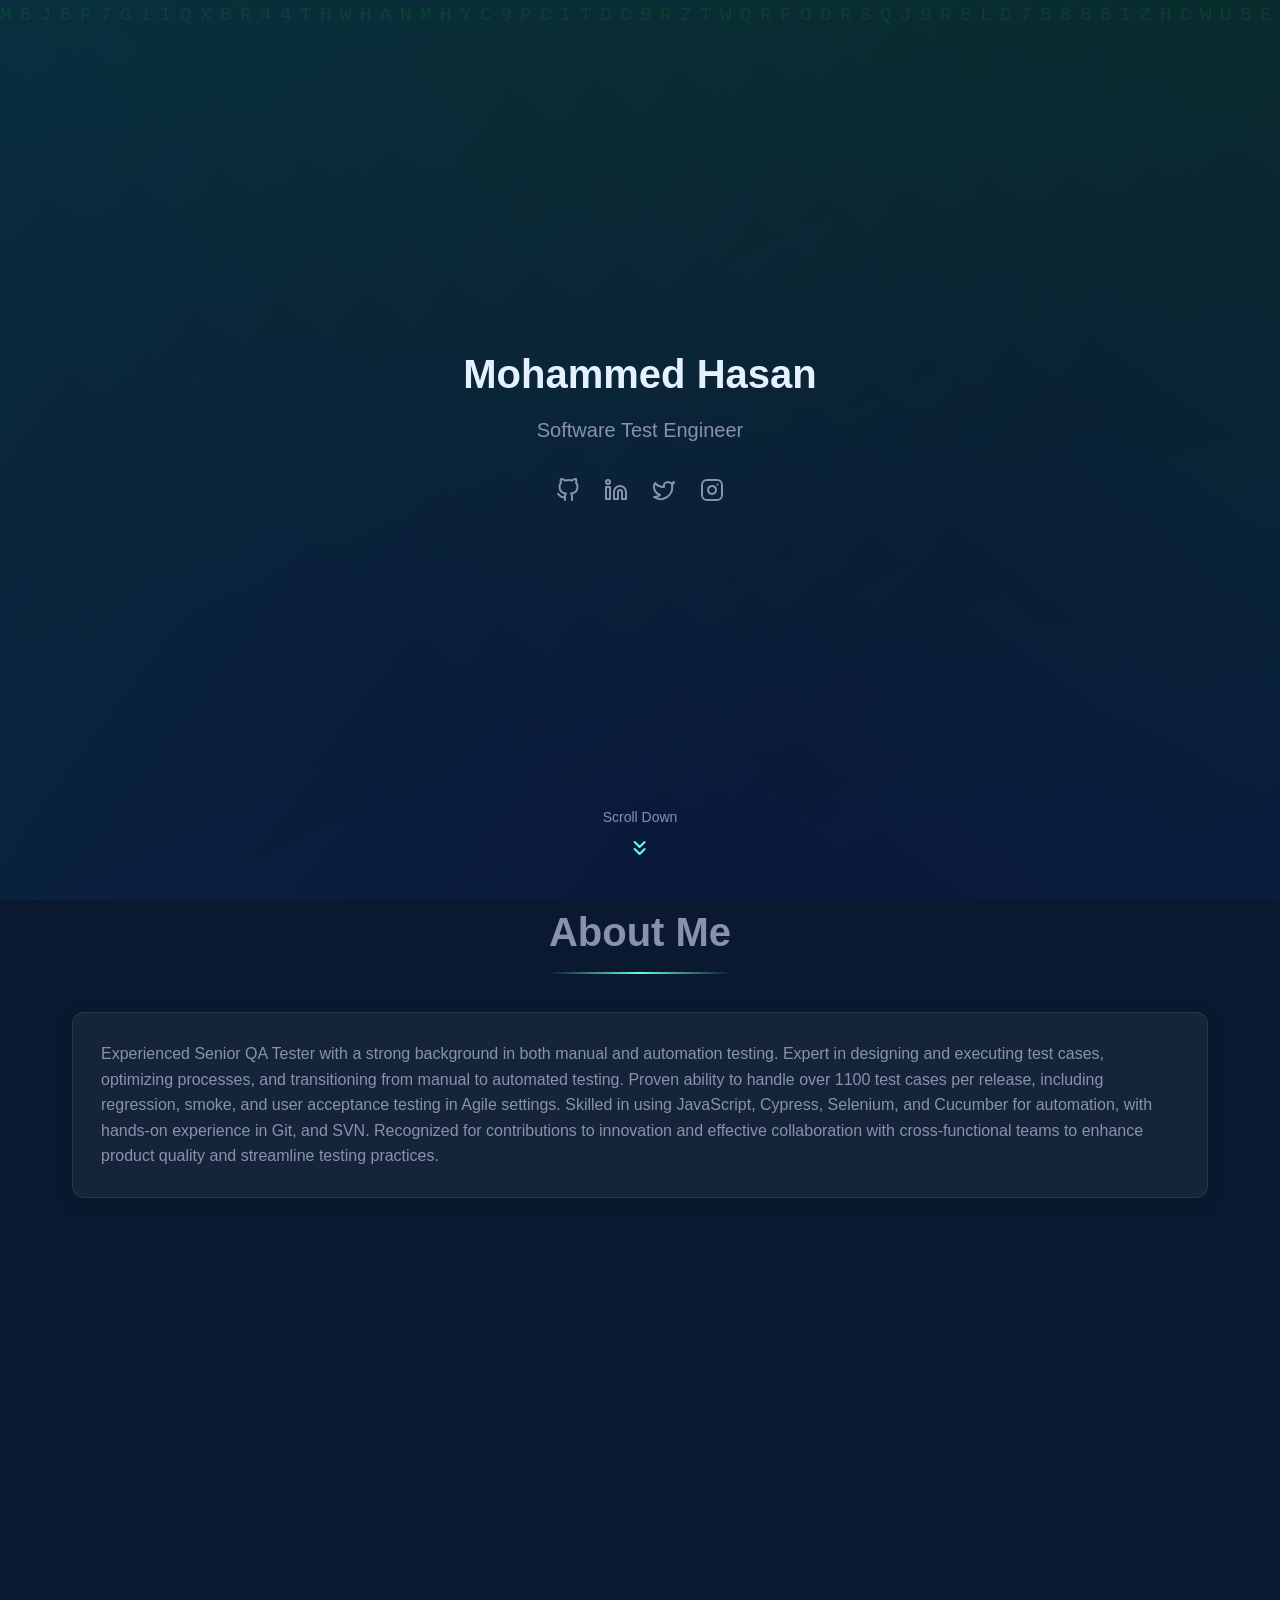
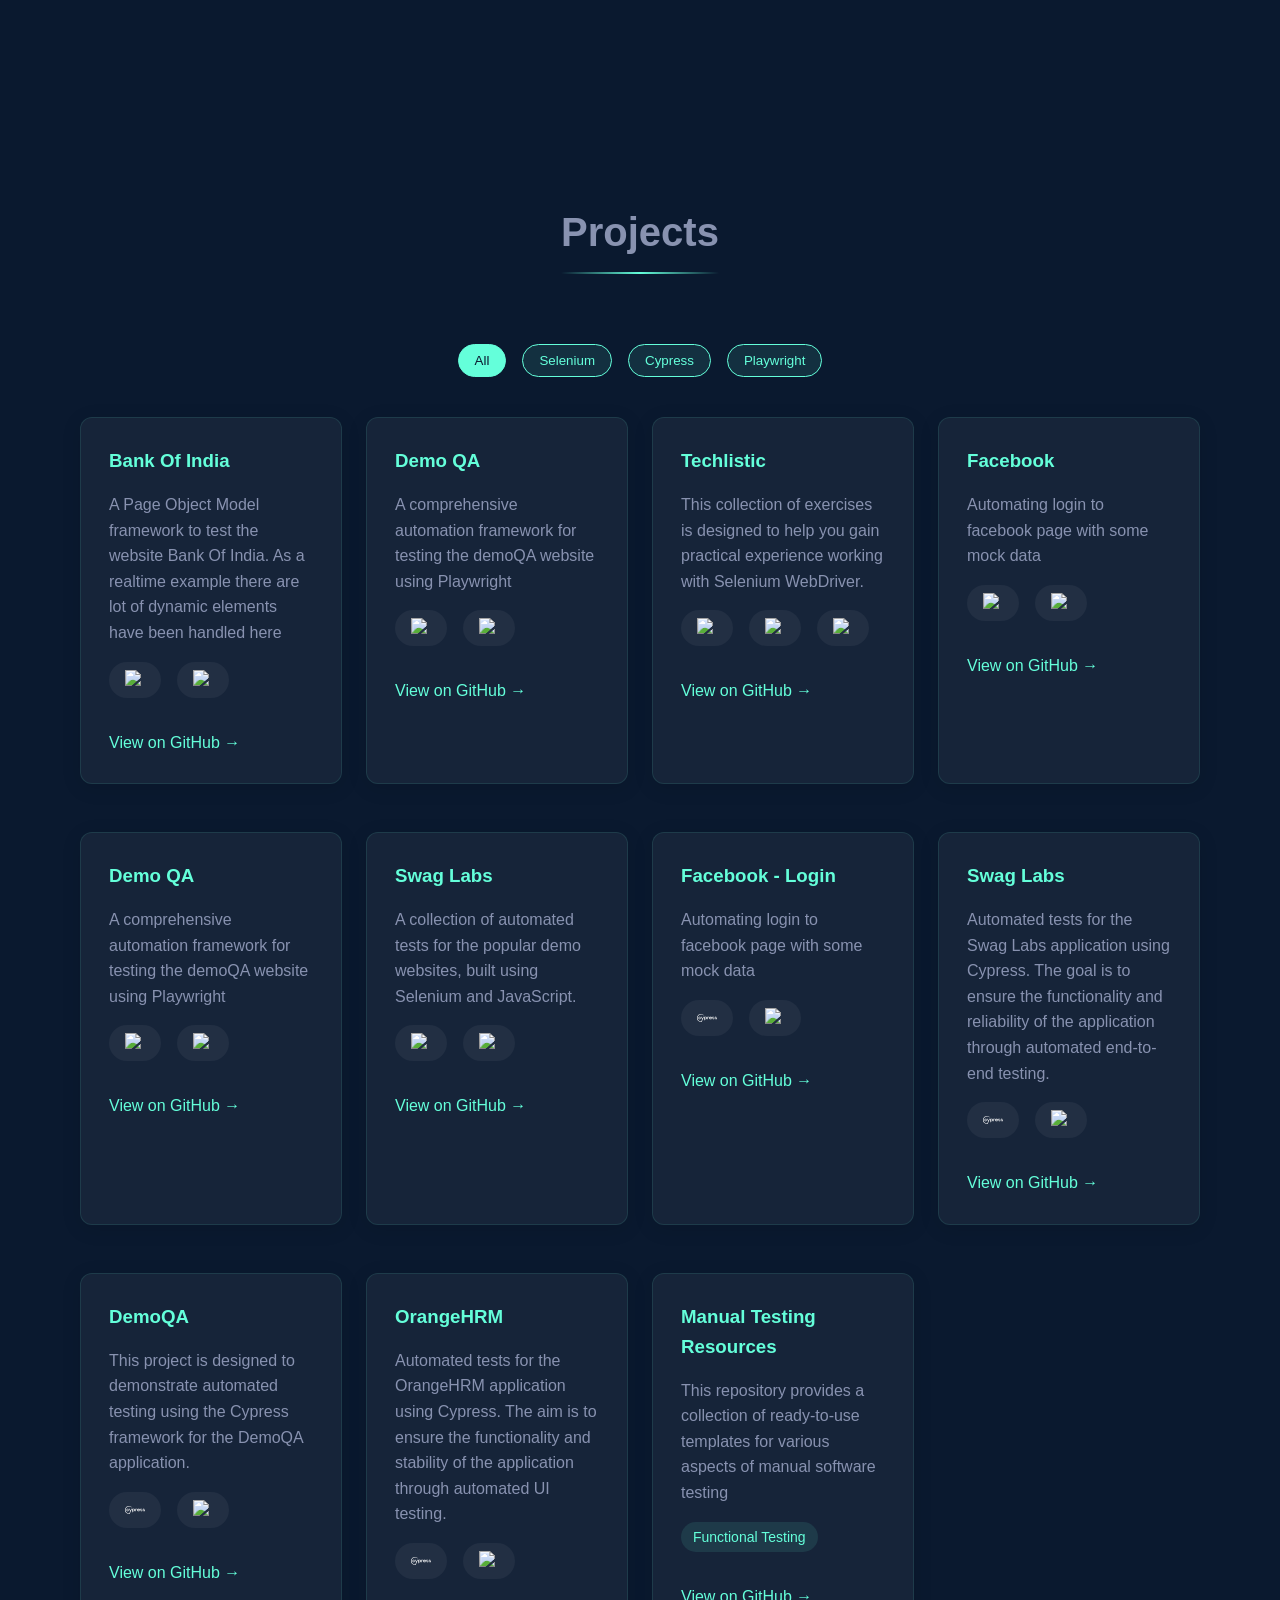
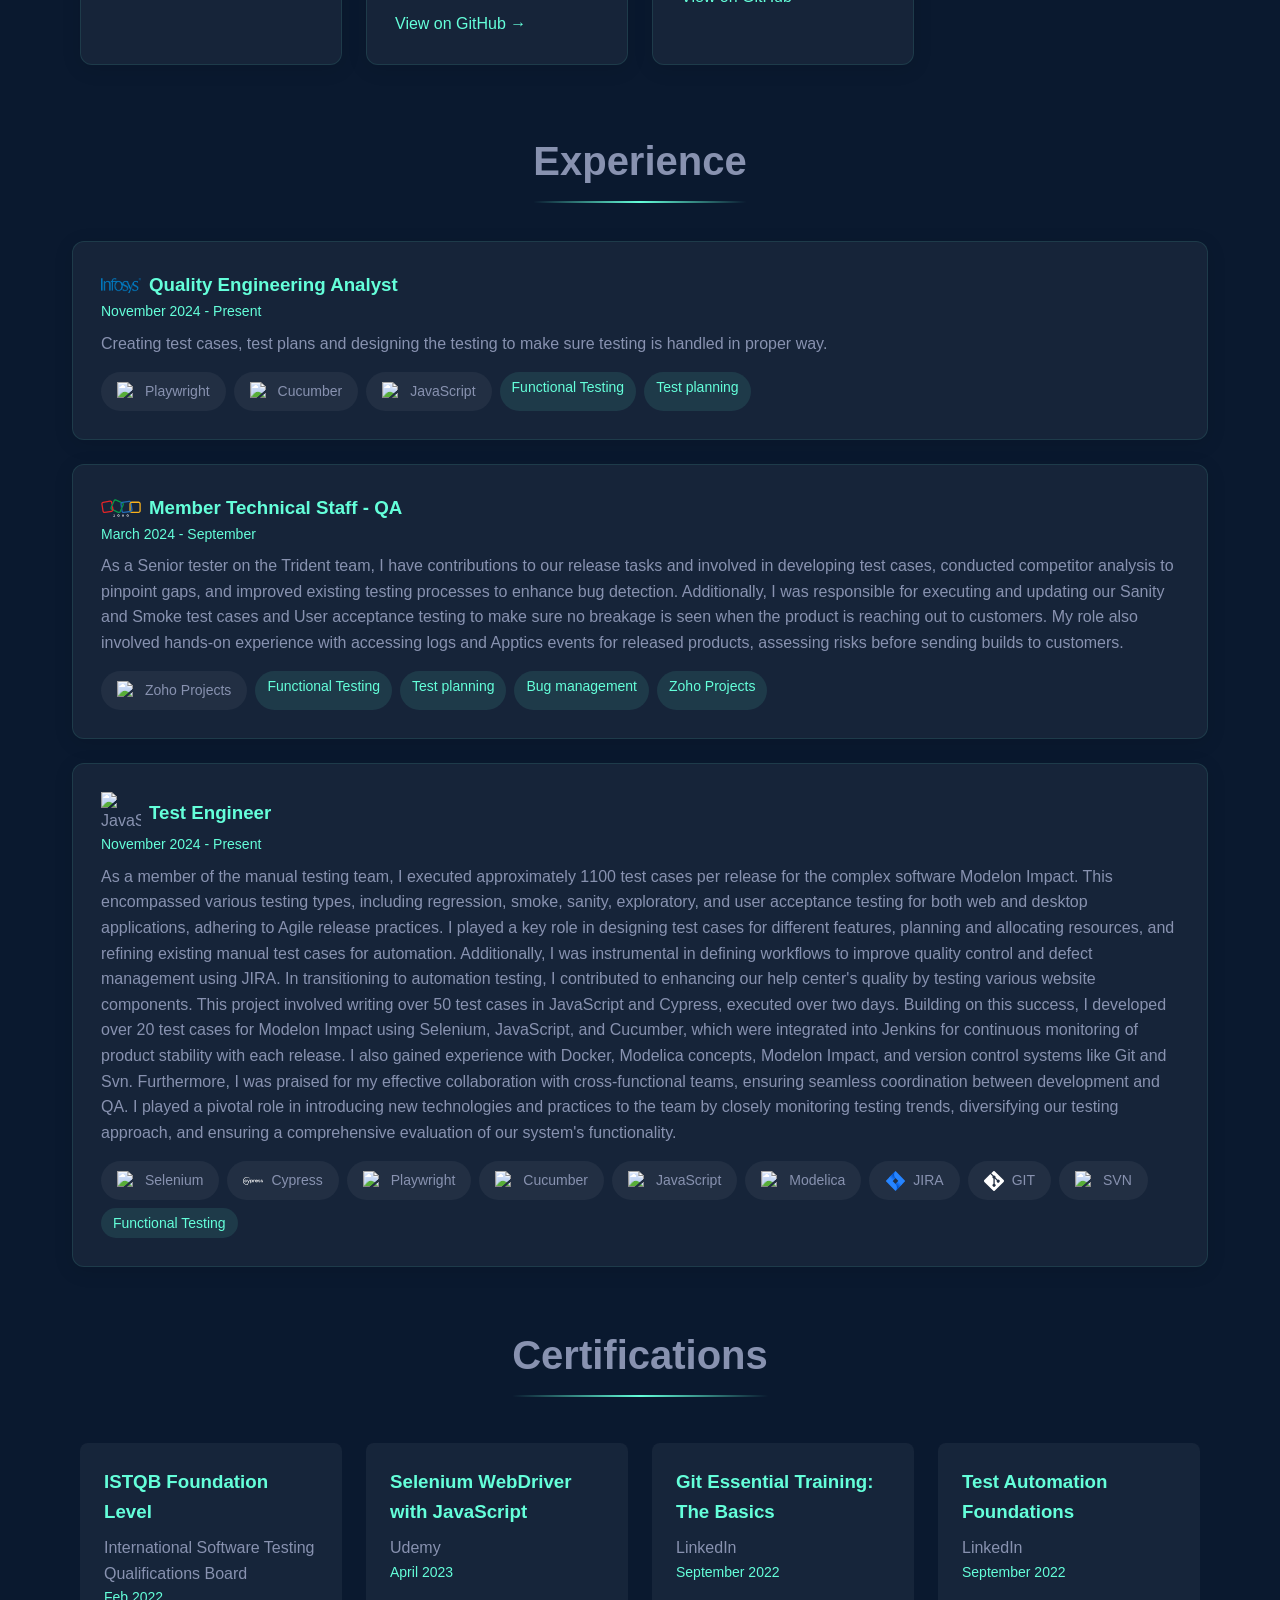
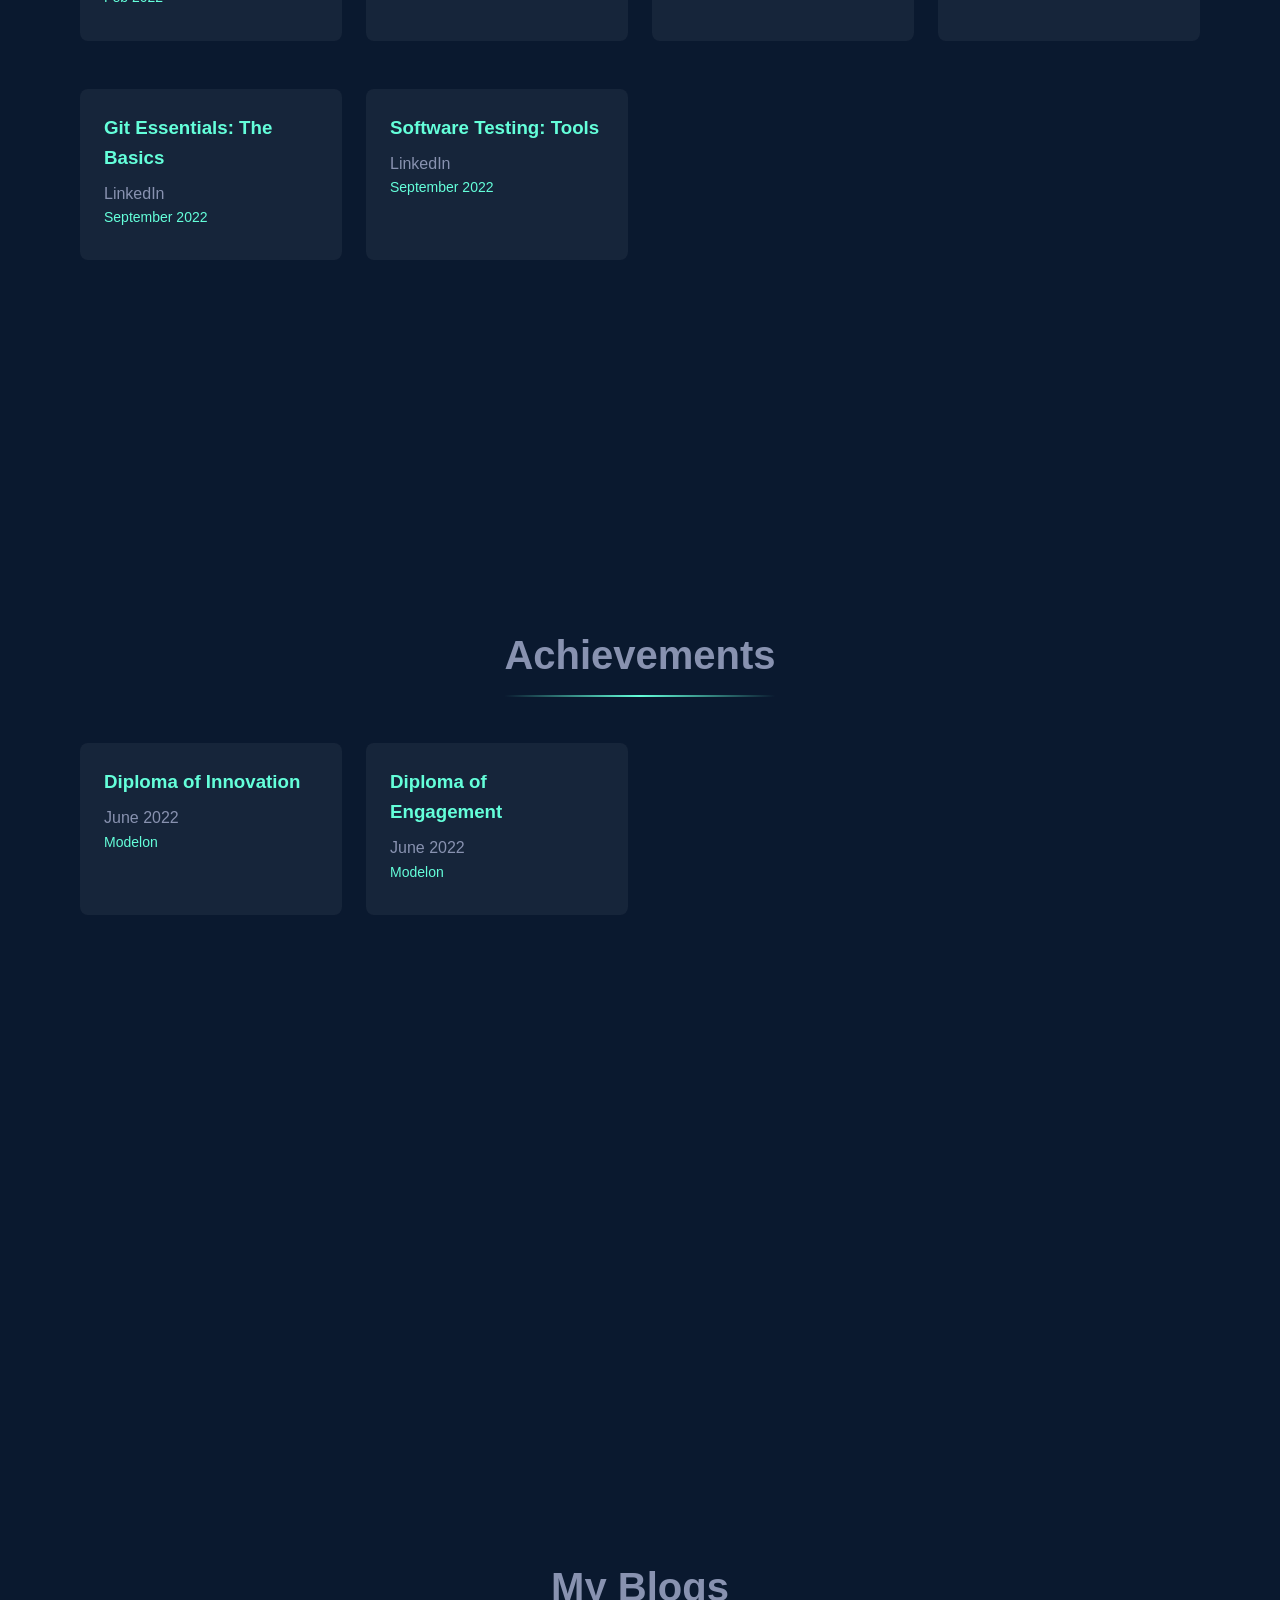
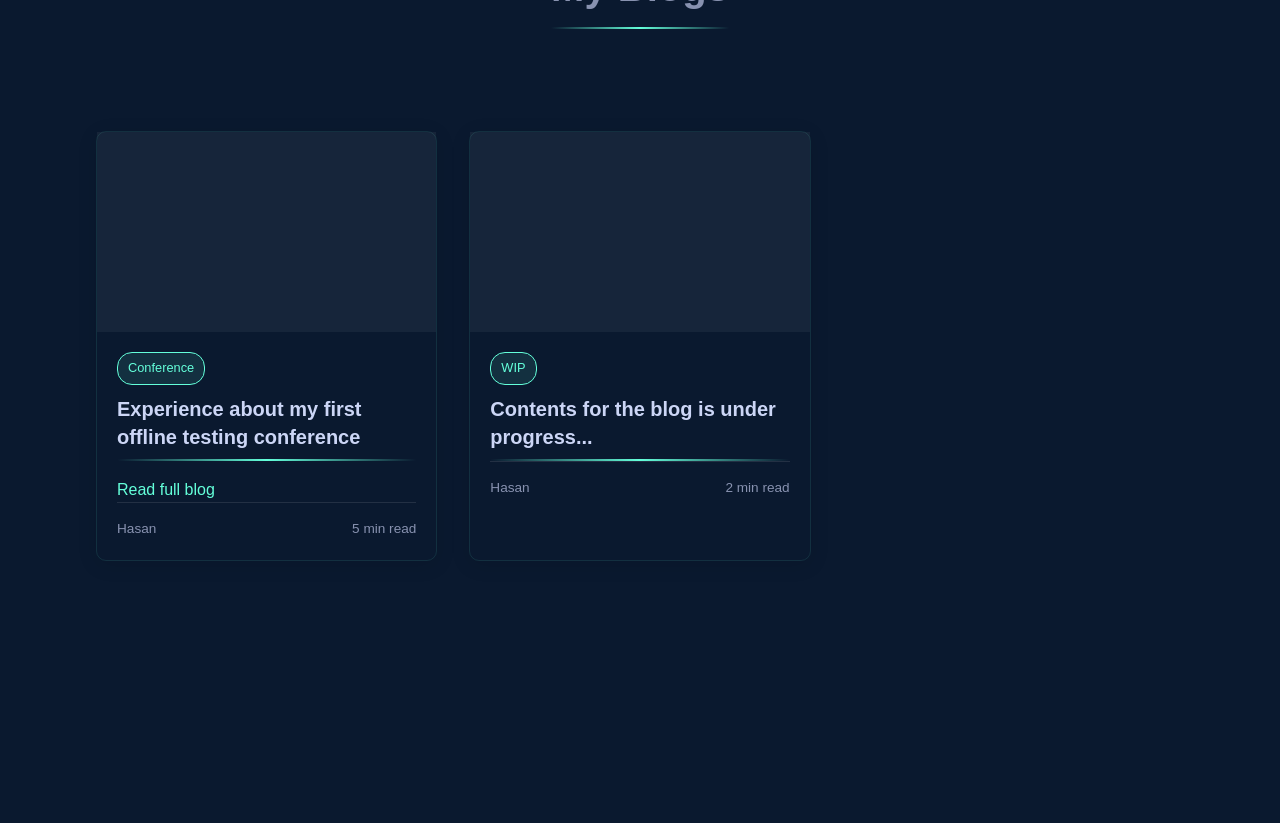
==== index.html @ fe073be9 "fix: reverted index name" ====
<!DOCTYPE html>
<html lang="en">

<head>
    <meta charset="UTF-8">
    <meta name="viewport" content="width=device-width, initial-scale=1.0">
    <title>Hasan</title>
    <link rel="icon" href="img\zoho-logo-darkbg.svg" type="image/x-icon">
    <style>
        * {
            margin: 0;
            padding: 0;
            box-sizing: border-box;
            scroll-behavior: smooth;
            transition: all 0.3s ease;
        }

        body {
            font-family: -apple-system, BlinkMacSystemFont, 'Segoe UI', Roboto, Oxygen, Ubuntu, Cantarell, sans-serif;
            background-color: #0a192f;
            color: #8892b0;
            line-height: 1.6;
        }

        section {
            min-height: 100vh;
            padding: 2rem 2rem;
            max-width: 1200px;
            margin: 0 auto;
        }

        section + section {
            padding-top: 0;
        }

        .hero {
            height: 100vh;
            display: flex;
            flex-direction: column;
            align-items: center;
            justify-content: center;
            position: relative;
            overflow: hidden;
            margin: 0;
            max-width: none;
            padding: 0;
        }

        .hero::before {
            content: '';
            position: absolute;
            top: 0;
            left: 0;
            right: 0;
            bottom: 0;
            background: linear-gradient(217deg, rgba(0, 255, 0, .08), rgba(0, 255, 0, 0) 70.71%), linear-gradient(127deg, rgba(0, 255, 255, .08), rgba(0, 255, 255, 0) 70.71%), linear-gradient(336deg, rgba(0, 0, 255, .08), rgba(0, 0, 255, 0) 70.71%);
            z-index: 0;
        }

        .matrix-bg {
            position: absolute;
            top: 0;
            left: 0;
            right: 0;
            bottom: 0;
            overflow: hidden;
            z-index: 1;
        }

        .matrix-character {
            position: absolute;
            color: rgba(0, 255, 0, 0.1);
            font-family: monospace;
            font-size: 1.2rem;
            animation: fall 8s linear infinite;
        }

        @keyframes fall {
            0% {
                transform: translateY(-100%);
                opacity: 0;
            }

            30% {
                opacity: 0.5;
            }

            70% {
                opacity: 0.2;
            }

            100% {
                transform: translateY(100vh);
                opacity: 0;
            }
        }

        .container {
            text-align: center;
            max-width: 42rem;
            margin: 0 auto;
            position: relative;
            z-index: 2;
            padding: 0 1rem;
        }

        h1 {
            font-size: 2.5rem;
            color: #e6f1ff;
            margin-bottom: 0.5rem;
            font-weight: bold;
            text-align: center;
        }

        h2 {
            font-size: 2.5rem;
            font-weight: 700;
            margin-bottom: 3rem;
            position: relative;
            display: inline-block;
            left: 50%;
            transform: translateX(-50%);
        }

        h2::after {
            content: '';
            position: absolute;
            bottom: -10px;
            left: 0;
            width: 100%;
            height: 2px;
            background: linear-gradient(to right, transparent, #64ffda, transparent);
        }

        .title {
            font-size: 1.25rem;
            color: #8892b0;
            margin-bottom: 2rem;
            text-align: center;
        }

        .social-links {
            display: flex;
            justify-content: center;
            gap: 1.5rem;
            margin-bottom: 3rem;
        }

        .social-links a {
            color: #8892b0;
            transition: color 0.2s ease;
        }

        .social-links a:hover {
            color: #64ffda;
        }

        .scroll-indicator {
            position: absolute;
            bottom: 2rem;
            left: 50%;
            transform: translateX(-50%);
            color: #64ffda;
            text-align: center;
            animation: bounce 2s infinite;
            cursor: pointer;
            z-index: 2;
        }

        .scroll-text {
            font-size: 0.875rem;
            margin-bottom: 0.5rem;
            color: #8892b0;
        }

        @keyframes bounce {

            0%,
            20%,
            50%,
            80%,
            100% {
                transform: translateY(0);
            }

            40% {
                transform: translateY(-10px);
            }

            60% {
                transform: translateY(-5px);
            }
        }

        /* Projects Grid Layout */
        .projects-container, .blog-grid {
            display: grid;
            grid-template-columns: repeat(4, 1fr);
            gap: 1.5rem;
            padding: 0.5rem;
            width: 100%;
        }

        .card {
            background: rgba(255, 255, 255, 0.05);
            padding: 1.75rem;
            border-radius: 12px;
            margin-bottom: 1.5rem;
            transition: all 0.3s ease;
            border: 1px solid rgba(100, 255, 218, 0.1);
            box-shadow: 0 4px 20px rgba(0, 0, 0, 0.1);
        }

        .card:hover {
            transform: translateY(-5px);
            border-color: #64ffda;
            box-shadow: 0 8px 30px rgba(100, 255, 218, 0.1);
        }

        .card h3 {
            color: #64ffda;
            margin-bottom: 1rem;
        }

        .company-header {
            display: flex;
            align-items: center;
            gap: 1rem;
            margin-bottom: 1rem;
        }

        .company-logo {
            width: 40px;
            height: 40px;
            object-fit: contain;
            background: white;
            padding: 4px;
            border-radius: 4px;
        }

        .tech-stack {
            display: flex;
            flex-wrap: wrap;
            gap: 1rem;
            margin: 1rem 0;
        }

        .tech-item {
            display: flex;
            align-items: center;
            gap: 0.5rem;
            background: rgba(255, 255, 255, 0.05);
            padding: 0.5rem 1rem;
            border-radius: 999px;
            font-size: 0.875rem;
        }

        .tech-icon {
            width: 20px;
            height: 20px;
            object-fit: contain;
        }

        .timeline {
            color: #64ffda;
            font-size: 0.875rem;
            margin-bottom: 0.5rem;
        }

        .skills-list {
            display: flex;
            flex-wrap: wrap;
            gap: 0.5rem;
            margin-top: 1rem;
        }

        .skill-tag {
            background: rgba(100, 255, 218, 0.1);
            color: #64ffda;
            padding: 0.25rem 0.75rem;
            border-radius: 999px;
            font-size: 0.875rem;
        }

        .github-link {
            display: inline-block;
            color: #64ffda;
            text-decoration: none;
            margin-top: 1rem;
            transition: color 0.2s ease;
        }

        .github-link:hover {
            color: #fff;
        }

        .achievement-card {
            background: rgba(255, 255, 255, 0.05);
            padding: 1.5rem;
            border-radius: 8px;
            margin-bottom: 1.5rem;
            transition: transform 0.3s ease;
            /* border-left: 4px solid #64ffda; */
        }

        .achievement-card h3 {
            color: #64ffda;
            margin-bottom: 0.5rem;
        }

        .achievement-card:hover {
            transform: translateY(-5px);
            border-color: #64ffda;
            box-shadow: 0 8px 30px rgba(100, 255, 218, 0.1);
        }

        @media (max-width: 768px) {
            .container {
                padding: 10px;
            }

            .blog-grid {
                grid-template-columns: 1fr;
            }
        }

        @media (max-width: 1024px) {
            .projects-container {
                grid-template-columns: repeat(2, 1fr);
            }
        }

        @media (max-width: 768px) {
            section {
                padding: 1.5rem 1rem;
            }

            h1 {
                font-size: 2rem;
            }

            h2 {
                font-size: 2rem;
                margin-bottom: 2rem;
            }

            .projects-container {
                grid-template-columns: 1fr;
            }

            .social-links {
                gap: 1rem;
            }

            .tech-stack {
                gap: 0.5rem;
            }

            .tech-item {
                padding: 0.25rem 0.75rem;
            }
        }

        .subtitle {
            color: #8892b0;
            font-size: 1.2rem;
            margin-bottom: 30px;
        }

        .search-container {
            max-width: 600px;
            margin: 0 auto;
            position: relative;
        }

        .search-input {
            width: 100%;
            padding: 12px 20px;
            padding-left: 45px;
            border: 2px solid rgba(255, 255, 255, 0.05);
            border-radius: 25px;
            font-size: 1rem;
            background: rgba(255, 255, 255, 0.05);
            color: #ccd6f6;
            transition: all 0.3s;
        }

        .search-input:focus {
            outline: none;
            border-color: #64ffda;
            background: rgba(255, 255, 255, 0.1);
        }

        .search-input::placeholder {
            color: #8892b0;
        }

        .search-icon {
            position: absolute;
            left: 15px;
            top: 50%;
            transform: translateY(-50%);
            color: #64ffda;
        }

        .blog-grid {
            display: grid;
            grid-template-columns: repeat(auto-fill, minmax(300px, 1fr));
            gap: 30px;
            margin-top: 40px;
            padding: 1.5rem;
            border-radius: 8px;
            margin-bottom: 1.5rem;
            transition: transform 0.3s ease;
            height: 100%;
        }

        .blog-card {
            border: 1px solid rgba(100, 255, 218, 0.1);
            box-shadow: 0 4px 20px rgba(0, 0, 0, 0.1);
            border-radius: 10px;
        }

        .blog-card:hover {
            transform: translateY(-5px);
            border-color: #64ffda;
            box-shadow: 0 8px 30px rgba(100, 255, 218, 0.1);
        }

        .blog-image {
            width: 100%;
            height: 200px;
            background-color: rgba(255, 255, 255, 0.05);
            background-size: cover;
            background-position: center;
        }

        .blog-content {
            padding: 20px;
        }

        .blog-category {
            background-color: rgba(100, 255, 218, 0.1);
            padding: 5px 10px;
            border-radius: 15px;
            font-size: 0.8rem;
            color: #64ffda;
            display: inline-block;
            margin-bottom: 10px;
            border: 1px solid #64ffda;
        }

        .blog-title {
            text-align: left;
            font-size: 1.25rem;
            color: #ccd6f6;
            margin-bottom: 10px;
            line-height: 1.4;
        }

        .blog-excerpt {
            color: #8892b0;
            margin-bottom: 15px;
            font-size: 0.95rem;
        }

        .blog-meta {
            display: flex;
            justify-content: space-between;
            color: #8892b0;
            font-size: 0.85rem;
            border-top: 1px solid rgba(255, 255, 255, 0.1);
            padding-top: 15px;
        }

        .tag-filter {
            display: flex;
            gap: 1rem;
            margin: 2rem 0;
            justify-content: center;
        }

        .tag-btn {
            background: rgba(100, 255, 218, 0.1);
            color: #64ffda;
            border: 1px solid #64ffda;
            padding: 0.5rem 1rem;
            border-radius: 999px;
            cursor: pointer;
            transition: all 0.3s ease;
        }

        .tag-btn.active {
            background: #64ffda;
            color: #0a192f;
        }

        .tag-btn:hover {
            background: rgba(100, 255, 218, 0.2);
        }

        /* Update blog grid to match projects grid */
        .blog-grid {
            display: grid;
            grid-template-columns: repeat(3, 1fr);
            gap: 2rem;
            margin-top: 40px;
        }

        @media (max-width: 1024px) {
            .blog-grid {
                grid-template-columns: repeat(2, 1fr);
            }
        }

        @media (max-width: 768px) {
            .blog-grid {
                grid-template-columns: 1fr;
            }
        }
    </style>
</head>

<body>
    <section class="hero">
        <div class="matrix-bg" id="matrixBg"></div>
        <div class="container">
            <h1>Mohammed Hasan</h1>
            <p class="title">Software Test Engineer</p>
            <div class="social-links"> <a href="https://github.com/hasanazeerkhan" target="_blank"
                    rel="noopener noreferrer"> <svg xmlns="http://www.w3.org/2000/svg" width="24" height="24"
                        viewBox="0 0 24 24" fill="none" stroke="currentColor" stroke-width="2" stroke-linecap="round"
                        stroke-linejoin="round">
                        <path
                            d="M9 19c-5 1.5-5-2.5-7-3m14 6v-3.87a3.37 3.37 0 0 0-.94-2.61c3.14-.35 6.44-1.54 6.44-7A5.44 5.44 0 0 0 20 4.77 5.07 5.07 0 0 0 19.91 1S18.73.65 16 2.48a13.38 13.38 0 0 0-7 0C6.27.65 5.09 1 5.09 1A5.07 5.07 0 0 0 5 4.77a5.44 5.44 0 0 0-1.5 3.78c0 5.42 3.3 6.61 6.44 7A3.37 3.37 0 0 0 9 18.13V22">
                        </path>
                    </svg> </a> <a href="https://linkedin.com/in/hasanazeerkhan" target="_blank"
                    rel="noopener noreferrer"> <svg xmlns="http://www.w3.org/2000/svg" width="24" height="24"
                        viewBox="0 0 24 24" fill="none" stroke="currentColor" stroke-width="2" stroke-linecap="round"
                        stroke-linejoin="round">
                        <path d="M16 8a6 6 0 0 1 6 6v7h-4v-7a2 2 0 0 0-2-2 2 2 0 0 0-2 2v7h-4v-7a6 6 0 0 1 6-6z"></path>
                        <rect x="2" y="9" width="4" height="12"></rect>
                        <circle cx="4" cy="4" r="2"></circle>
                    </svg> </a> <a href="https://twitter.com/imnot_hasan" target="_blank" rel="noopener noreferrer">
                    <svg xmlns="http://www.w3.org/2000/svg" width="24" height="24" viewBox="0 0 24 24" fill="none"
                        stroke="currentColor" stroke-width="2" stroke-linecap="round" stroke-linejoin="round">
                        <path
                            d="M22 4s-.7 2.1-2 3.4c1.6 10-9.4 17.3-18 11.6 2.2.1 4.4-.6 6-2C3 15.5.5 9.6 3 5c2.2 2.6 5.6 4.1 9 4-.9-4.2 4-6.6 7-3.8 1.1 0 3-1.2 3-1.2z">
                        </path>
                    </svg> </a> <a href="https://instagram.com/imnot_hasan" target="_blank" rel="noopener noreferrer">
                    <svg xmlns="http://www.w3.org/2000/svg" width="24" height="24" viewBox="0 0 24 24" fill="none"
                        stroke="currentColor" stroke-width="2" stroke-linecap="round" stroke-linejoin="round">
                        <rect x="2" y="2" width="20" height="20" rx="5" ry="5"></rect>
                        <path d="M16 11.37A4 4 0 1 1 12.63 8 4 4 0 0 1 16 11.37z"></path>
                        <line x1="17.5" y1="6.5" x2="17.51" y2="6.5"></line>
                    </svg> </a> </div>
        </div>
        <div class="scroll-indicator">
            <div class="scroll-text">Scroll Down</div> <svg xmlns="http://www.w3.org/2000/svg" width="24" height="24"
                viewBox="0 0 24 24" fill="none" stroke="currentColor" stroke-width="2" stroke-linecap="round"
                stroke-linejoin="round">
                <path d="M7 13l5 5 5-5M7 6l5 5 5-5" />
            </svg>
        </div>
    </section>
    <section id="about">
        <h2>About Me</h2>
        <div class="card">
            <p>Experienced Senior QA Tester with a strong background in both manual and automation testing. Expert in
                designing and executing test cases, optimizing processes, and transitioning from manual to automated
                testing. Proven ability to handle over 1100 test cases per release, including regression, smoke, and
                user acceptance testing in Agile settings. Skilled in using JavaScript, Cypress, Selenium, and Cucumber
                for automation, with hands-on experience in Git, and SVN. Recognized for contributions to innovation and
                effective collaboration with cross-functional teams to enhance product quality and streamline testing
                practices.</p>
        </div>
    </section>
    <section id="projects">
        <h2>Projects</h2>
        <div class="tag-filter">
            <button class="tag-btn active" data-tag="all">All</button>
            <button class="tag-btn" data-tag="Selenium">Selenium</button>
            <button class="tag-btn" data-tag="Cypress">Cypress</button>
            <button class="tag-btn" data-tag="Playwright">Playwright</button>
        </div>
        <div class="projects-container">
            <div class="card">
                <h3>Bank Of India</h3>
                <p>A Page Object Model framework to test the website Bank Of India. As a realtime example there are lot
                    of dynamic elements have been handled here</p>
                <div class="tech-stack">
                    <div class="tech-item" data-visible="true"> <img
                            src="https://playwright.dev/img/playwright-logo.svg" alt="Playwright" class="tech-icon" />
                    </div>
                    <div class="tech-item" data-visible="true"> <img
                            src="https://upload.wikimedia.org/wikipedia/commons/6/6a/JavaScript-logo.png"
                            alt="JavaScript" class="tech-icon" /> </div>
                </div> <a href="https://github.com/hasanazeerkhan/playwright-bankOfIndia" class="github-link"
                    target="_blank">View on GitHub →</a>
            </div>
            <div class="card">
                <h3>Demo QA</h3>
                <p>A comprehensive automation framework for testing the demoQA website using Playwright</p>
                <div class="tech-stack">
                    <div class="tech-item" data-visible="true"> <img
                            src="https://playwright.dev/img/playwright-logo.svg" alt="Playwright" class="tech-icon" />
                    </div>
                    <div class="tech-item" data-visible="true"> <img
                            src="https://upload.wikimedia.org/wikipedia/commons/6/6a/JavaScript-logo.png"
                            alt="JavaScript" class="tech-icon" /> </div>
                </div> <a href="https://github.com/hasanazeerkhan/demoQA-automation-playwright" class="github-link"
                    target="_blank">View on GitHub →</a>
            </div>
            <div class="card">
                <h3>Techlistic</h3>
                <p>This collection of exercises is designed to help you gain practical experience working with Selenium
                    WebDriver.</p>
                <div class="tech-stack">
                    <div class="tech-item" data-visible="true"> <img
                            src="https://www.selenium.dev/images/selenium_logo_square_green.png" alt="Selenium"
                            class="tech-icon" /> </div>
                    <div class="tech-item" data-visible="true"> <img
                            src="https://upload.wikimedia.org/wikipedia/commons/6/6a/JavaScript-logo.png"
                            alt="JavaScript" class="tech-icon" /> </div>
                    <div class="tech-item" data-visible="true"> <img src="https://cucumber.io/img/logo.svg"
                            alt="Cucumber" class="tech-icon" /> </div>
                </div> <a href="https://github.com/hasanazeerkhan/selenium-javascript-cucumber" class="github-link"
                    target="_blank">View on GitHub →</a>
            </div>
            <div class="card">
                <h3>Facebook</h3>
                <p>Automating login to facebook page with some mock data</p>
                <div class="tech-stack">
                    <div class="tech-item" data-visible="true"> <img
                            src="https://www.selenium.dev/images/selenium_logo_square_green.png" alt="Selenium"
                            class="tech-icon" /> </div>
                    <div class="tech-item" data-visible="true"> <img
                            src="https://upload.wikimedia.org/wikipedia/commons/6/6a/JavaScript-logo.png"
                            alt="JavaScript" class="tech-icon" /> </div>
                </div> <a href="https://github.com/hasanazeerkhan/facebook-automation-selenium-js" class="github-link"
                    target="_blank">View on GitHub →</a>
            </div>
            <div class="card">
                <h3>Demo QA</h3>
                <p>A comprehensive automation framework for testing the demoQA website using Playwright</p>
                <div class="tech-stack">
                    <div class="tech-item" data-visible="true"> <img
                            src="https://www.selenium.dev/images/selenium_logo_square_green.png" alt="Selenium"
                            class="tech-icon" /> </div>
                    <div class="tech-item" data-visible="true"> <img
                            src="https://upload.wikimedia.org/wikipedia/commons/6/6a/JavaScript-logo.png"
                            alt="JavaScript" class="tech-icon" /> </div>
                </div> <a href="https://github.com/hasanazeerkhan/demoqa-automation-selenium-js" class="github-link"
                    target="_blank">View on GitHub →</a>
            </div>
            <div class="card">
                <h3>Swag Labs</h3>
                <p>A collection of automated tests for the popular demo websites, built using Selenium and JavaScript.
                </p>
                <div class="tech-stack">
                    <div class="tech-item" data-visible="true"> <img
                            src="https://www.selenium.dev/images/selenium_logo_square_green.png" alt="Selenium"
                            class="tech-icon" /> </div>
                    <div class="tech-item" data-visible="true"> <img
                            src="https://upload.wikimedia.org/wikipedia/commons/6/6a/JavaScript-logo.png"
                            alt="JavaScript" class="tech-icon" /> </div>
                </div> <a href="https://github.com/hasanazeerkhan/orangehrm-automation-cypress" class="github-link"
                    target="_blank">View on GitHub →</a>
            </div>
            <div class="card">
                <h3>Facebook - Login</h3>
                <p>Automating login to facebook page with some mock data</p>
                <div class="tech-stack">
                    <div class="tech-item" data-visible="true"> <img src="img\Cypress_Logotype_White.svg" alt="Cypress"
                            class="tech-icon" /> </div>
                    <div class="tech-item" data-visible="true"> <img
                            src="https://upload.wikimedia.org/wikipedia/commons/6/6a/JavaScript-logo.png"
                            alt="JavaScript" class="tech-icon" /> </div>
                </div> <a href="https://github.com/hasanazeerkhan/facebook-automation-cypress" class="github-link"
                    target="_blank">View on GitHub →</a>
            </div>
            <div class="card">
                <h3>Swag Labs</h3>
                <p>Automated tests for the Swag Labs application using Cypress. The goal is to ensure the functionality
                    and reliability of the application through automated end-to-end testing.</p>
                <div class="tech-stack">
                    <div class="tech-item" data-visible="true"> <img src="img\Cypress_Logotype_White.svg" alt="Cypress"
                            class="tech-icon" /> </div>
                    <div class="tech-item" data-visible="true"> <img
                            src="https://upload.wikimedia.org/wikipedia/commons/6/6a/JavaScript-logo.png"
                            alt="JavaScript" class="tech-icon" /> </div>
                </div> <a href="https://github.com/hasanazeerkhan/swaglabs-automation-cypress" class="github-link"
                    target="_blank">View on GitHub →</a>
            </div>
            <div class="card">
                <h3>DemoQA</h3>
                <p>This project is designed to demonstrate automated testing using the Cypress framework for the DemoQA
                    application.</p>
                <div class="tech-stack">
                    <div class="tech-item" data-visible="true"> <img src="img\Cypress_Logotype_White.svg" alt="Cypress"
                            class="tech-icon" /> </div>
                    <div class="tech-item" data-visible="true"> <img
                            src="https://upload.wikimedia.org/wikipedia/commons/6/6a/JavaScript-logo.png"
                            alt="JavaScript" class="tech-icon" /> </div>
                </div> <a href="https://github.com/hasanazeerkhan/demoqa-automation-cypress" class="github-link"
                    target="_blank">View on GitHub →</a>
            </div>
            <div class="card">
                <h3>OrangeHRM</h3>
                <p>Automated tests for the OrangeHRM application using Cypress. The aim is to ensure the functionality
                    and stability of the application through automated UI testing.</p>
                <div class="tech-stack">
                    <div class="tech-item" data-visible="true"> <img src="img\Cypress_Logotype_White.svg" alt="Cypress"
                            class="tech-icon" /> </div>
                    <div class="tech-item" data-visible="true"> <img
                            src="https://upload.wikimedia.org/wikipedia/commons/6/6a/JavaScript-logo.png"
                            alt="JavaScript" class="tech-icon" /> </div>
                </div> <a href="https://github.com/hasanazeerkhan/orangehrm-automation-cypress" class="github-link"
                    target="_blank">View on GitHub →</a>
            </div>
            <div class="card">
                <h3>Manual Testing Resources</h3>
                <p>This repository provides a collection of ready-to-use templates for various aspects of manual
                    software testing</p>
                <div class="tech-stack"> <span class="skill-tag">Functional Testing</span> </div> <a
                    href="https://github.com/hasanazeerkhan/manual-testing" class="github-link" target="_blank">View on
                    GitHub →</a>
            </div>
        </div>
    </section>
    <section id="experience">
        <h2>Experience</h2>
        <div class="card">
            <div style="display: flex; align-items: center;"> <img src="img\infosys-nyn-tagline-reverse-png.png"
                    alt="JavaScript" style="width: 40px; height: auto; margin-right: 0.5rem;">
                <h3 style="margin: 0;">Quality Engineering Analyst</h3>
            </div>
            <p class="timeline">November 2024 - Present</p>
            <p>Creating test cases, test plans and designing the testing to make sure testing is handled in proper way.
            </p>
            <div class="skills-list">
                <div class="tech-item" data-visible="true"> <img src="https://playwright.dev/img/playwright-logo.svg"
                        alt="Playwright" class="tech-icon" /> Playwright </div>
                <div class="tech-item" data-visible="true"> <img src="https://cucumber.io/img/logo.svg" alt="Cucumber"
                        class="tech-icon" /> Cucumber </div>
                <div class="tech-item" data-visible="true"> <img
                        src="https://upload.wikimedia.org/wikipedia/commons/6/6a/JavaScript-logo.png" alt="JavaScript"
                        class="tech-icon" /> JavaScript </div> <span class="skill-tag">Functional Testing</span> <span
                    class="skill-tag">Test planning</span>
            </div>
        </div>
        <div class="card">
            <div style="display: flex; align-items: center;"> <img src="img\zoho-logo-darkbg.svg" alt="JavaScript"
                    style="width: 40px; height: auto; margin-right: 0.5rem;">
                <h3 style="margin: 0;">Member Technical Staff - QA</h3>
            </div>
            <p class="timeline">March 2024 - September</p>
            <p>As a Senior tester on the Trident team, I have contributions to our release tasks and involved in
                developing test cases, conducted competitor analysis to pinpoint gaps, and improved existing testing
                processes to enhance bug detection. Additionally, I was responsible for executing and updating our
                Sanity and Smoke test cases and User acceptance testing to make sure no breakage is seen when the
                product is reaching out to customers. My role also involved hands-on experience with accessing logs and
                Apptics events for released products, assessing risks before sending builds to customers.</p>
            <div class="skills-list">
                <div class="tech-item" data-visible="true"> <img
                        src="https://www.zohowebstatic.com/sites/zweb/images/productlogos/projects.svg" alt="JavaScript"
                        class="tech-icon" /> Zoho Projects </div> <span class="skill-tag">Functional Testing</span>
                <span class="skill-tag">Test planning</span> <span class="skill-tag">Bug management</span> <span
                    class="skill-tag">Zoho Projects</span>
            </div>
        </div>
        <div class="card">
            <div style="display: flex; align-items: center;"> <img
                    src="https://modelon.com/wp-content/uploads/2022/06/modelon-logo.svg" alt="JavaScript"
                    style="width: 40px; height: auto; margin-right: 0.5rem;">
                <h3 style="margin: 0;">Test Engineer</h3>
            </div>
            <p class="timeline">November 2024 - Present</p>
            <p>As a member of the manual testing team, I executed approximately 1100 test cases per release for the
                complex software Modelon Impact. This encompassed various testing types, including regression, smoke,
                sanity, exploratory, and user acceptance testing for both web and desktop applications, adhering to
                Agile release practices. I played a key role in designing test cases for different features, planning
                and allocating resources, and refining existing manual test cases for automation. Additionally, I was
                instrumental in defining workflows to improve quality control and defect management using JIRA. In
                transitioning to automation testing, I contributed to enhancing our help center's quality by testing
                various website components. This project involved writing over 50 test cases in JavaScript and Cypress,
                executed over two days. Building on this success, I developed over 20 test cases for Modelon Impact
                using Selenium, JavaScript, and Cucumber, which were integrated into Jenkins for continuous monitoring
                of product stability with each release. I also gained experience with Docker, Modelica concepts, Modelon
                Impact, and version control systems like Git and Svn. Furthermore, I was praised for my effective
                collaboration with cross-functional teams, ensuring seamless coordination between development and QA. I
                played a pivotal role in introducing new technologies and practices to the team by closely monitoring
                testing trends, diversifying our testing approach, and ensuring a comprehensive evaluation of our
                system's functionality.</p>
            <div class="skills-list">
                <div class="tech-item" data-visible="true"> <img
                        src="https://www.selenium.dev/images/selenium_logo_square_green.png" alt="Selenium"
                        class="tech-icon" /> Selenium </div>
                <div class="tech-item" data-visible="true"> <img src="img\Cypress_Logotype_White.svg" alt="Cypress"
                        class="tech-icon" /> Cypress </div>
                <div class="tech-item" data-visible="true"> <img src="https://playwright.dev/img/playwright-logo.svg"
                        alt="Playwright" class="tech-icon" /> Playwright </div>
                <div class="tech-item" data-visible="true"> <img src="https://cucumber.io/img/logo.svg" alt="Cucumber"
                        class="tech-icon" /> Cucumber </div>
                <div class="tech-item" data-visible="true"> <img
                        src="https://upload.wikimedia.org/wikipedia/commons/6/6a/JavaScript-logo.png" alt="JavaScript"
                        class="tech-icon" /> JavaScript </div>
                <div class="tech-item" data-visible="true"> <img
                        src="https://modelica.org/images/ma-logos/dark/m-ball.svg" alt="JavaScript" class="tech-icon" />
                    Modelica </div>
                <div class="tech-item" data-visible="true"> <img src="img\Jira Software-icon-blue.svg" alt="JIRA"
                        class="tech-icon" /> JIRA </div>
                <div class="tech-item" data-visible="true"> <img src="img\Git-Icon-White.svg" alt="GIT"
                        class="tech-icon" /> GIT </div>
                <div class="tech-item" data-visible="true"> <img
                        src="https://upload.wikimedia.org/wikipedia/commons/thumb/2/22/Apache_Subversion_logo.svg/330px-Apache_Subversion_logo.svg.png"
                        alt="SVN" class="tech-icon" /> SVN </div> <span class="skill-tag">Functional Testing</span>
            </div>
        </div>
    </section>
    <section id="certifications">
        <h2>Certifications</h2>
        <div class="projects-container">
            <div class="achievement-card">
                <h3>ISTQB Foundation Level</h3>
                <p>International Software Testing Qualifications Board</p>
                <p class="timeline">Feb 2022</p>
            </div>
            <div class="achievement-card">
                <h3>Selenium WebDriver with JavaScript</h3>
                <p>Udemy</p>
                <p class="timeline">April 2023</p>
            </div>
            <div class="achievement-card">
                <h3>Git Essential Training: The Basics</h3>
                <p>LinkedIn</p>
                <p class="timeline">September 2022</p>
            </div>
            <div class="achievement-card">
                <h3>Test Automation Foundations</h3>
                <p>LinkedIn</p>
                <p class="timeline">September 2022</p>
            </div>
            <div class="achievement-card">
                <h3>Git Essentials: The Basics</h3>
                <p>LinkedIn</p>
                <p class="timeline">September 2022</p>
            </div>
            <div class="achievement-card">
                <h3>Software Testing: Tools</h3>
                <p>LinkedIn</p>
                <p class="timeline">September 2022</p>
            </div>
        </div>
    </section>
    <section id="achievements">
        <h2>Achievements</h2>
        <div class="projects-container">
            <div class="achievement-card">
                <h3>Diploma of Innovation</h3>
                <p>June 2022</p>
                <p class="timeline">Modelon</p>
            </div>
            <div class="achievement-card">
                <h3>Diploma of Engagement</h3>
                <p>June 2022</p>
                <p class="timeline">Modelon</p>
            </div>
        </div>
    </section>
    </section>
    <script>         function createMatrixBackground() { const matrixBg = document.getElementById('matrixBg'); const characters = '0123456789QCABCDEFGHIJKLMNOPQRSTUVWXYZ'; const columns = Math.floor(window.innerWidth / 20); for (let i = 0; i < columns; i++) { const character = document.createElement('div'); character.className = 'matrix-character'; character.style.left = `${i * 20}px`; character.style.animationDelay = `${Math.random() * 8}s`; character.textContent = characters[Math.floor(Math.random() * characters.length)]; matrixBg.appendChild(character); } } createMatrixBackground(); document.querySelector('.scroll-indicator').addEventListener('click', () => { document.getElementById('about').scrollIntoView({ behavior: 'smooth' }); });          // Initialize tech stack visibility         document.addEventListener('DOMContentLoaded', () => {             const techItems = document.querySelectorAll('.tech-item');             techItems.forEach(item => {                 const isVisible = item.getAttribute('data-visible') === 'true';                 item.style.display = isVisible ? 'flex' : 'none';             });         });     </script>
</body>
<section id="blogs">
    <h2>My Blogs</h2>
    <div class="blog-grid">
        <!-- Blog cards remain the same -->
        <article class="blog-card">
            <div class="blog-image" style="background-image: url('/api/placeholder/400/200')"></div>
            <div class="blog-content">
                <span class="blog-category">Conference</span>
                <h2 class="blog-title">Experience about my first offline testing conference</h2>
                <a href="/blogs/tribeconf.html" class="github-link"
                    target="_blank">Read full blog</a>                
                <div class="blog-meta">
                    <span>Hasan</span>
                    <span>5 min read</span>
                </div>
            </div>
        </article>

        <article class="blog-card">
            <div class="blog-image" style="background-image: url('/api/placeholder/400/200')"></div>
            <div class="blog-content">
                <span class="blog-category">WIP</span>
                <h2 class="blog-title">Contents for the blog is under progress...</h2>
                <!-- <a href="/blog.html" class="github-link"
                    target="_blank">Read full blog</a>                 -->
                <div class="blog-meta">
                    <span>Hasan</span>
                    <span>2 min read</span>
                </div>
            </div>
        </article>
    </div>
</section>
<script>     
// Project filtering
const tagButtons = document.querySelectorAll('.tag-btn');
        const projectCards = document.querySelectorAll('.projects-container .card');

        tagButtons.forEach(button => {
            button.addEventListener('click', () => {
                // Remove active class from all buttons
                tagButtons.forEach(btn => btn.classList.remove('active'));
                // Add active class to clicked button
                button.classList.add('active');

                const selectedTag = button.getAttribute('data-tag');
                
                projectCards.forEach(card => {
                    if (selectedTag === 'all') {
                        card.style.display = 'block';
                    } else {
                        const techStack = card.querySelector('.tech-stack');
                        const hasTag = techStack.innerHTML.includes(selectedTag);
                        card.style.display = hasTag ? 'block' : 'none';
                    }
                });
            });
        });
</script>
    
</html>
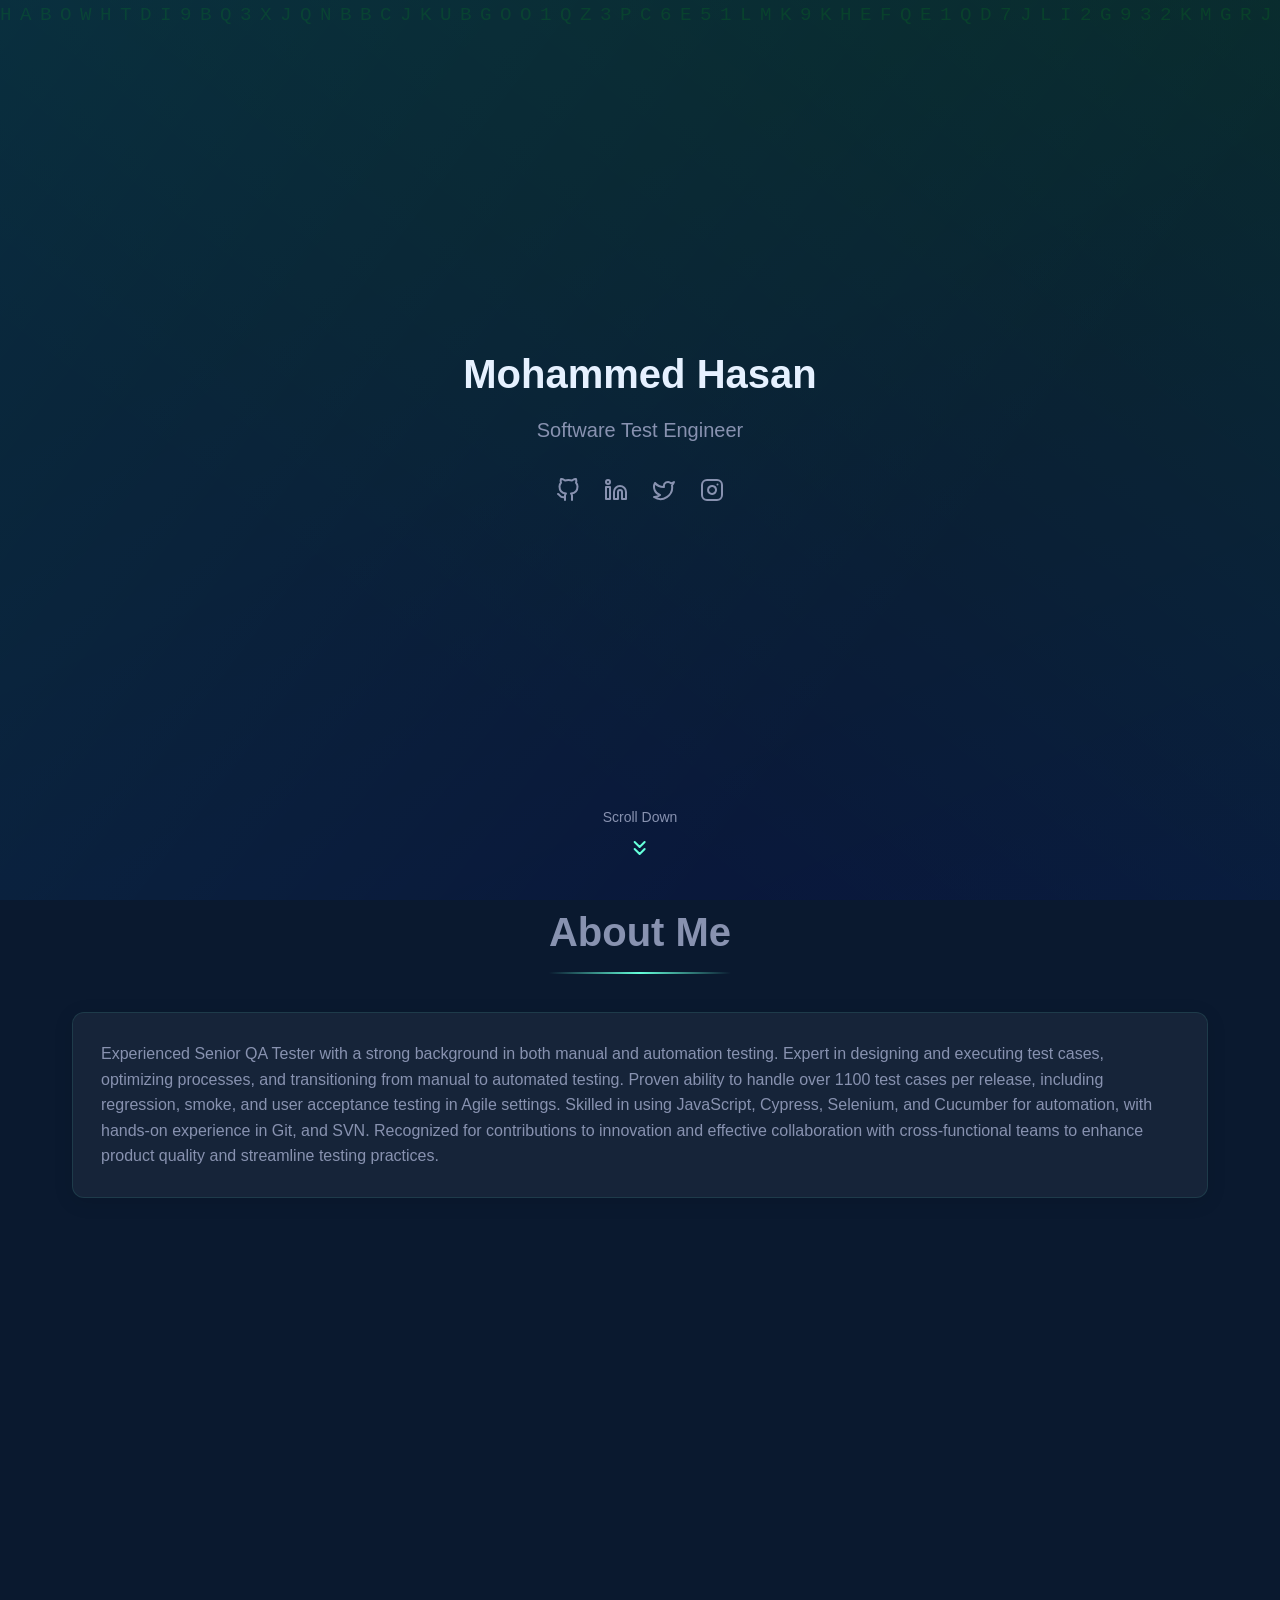
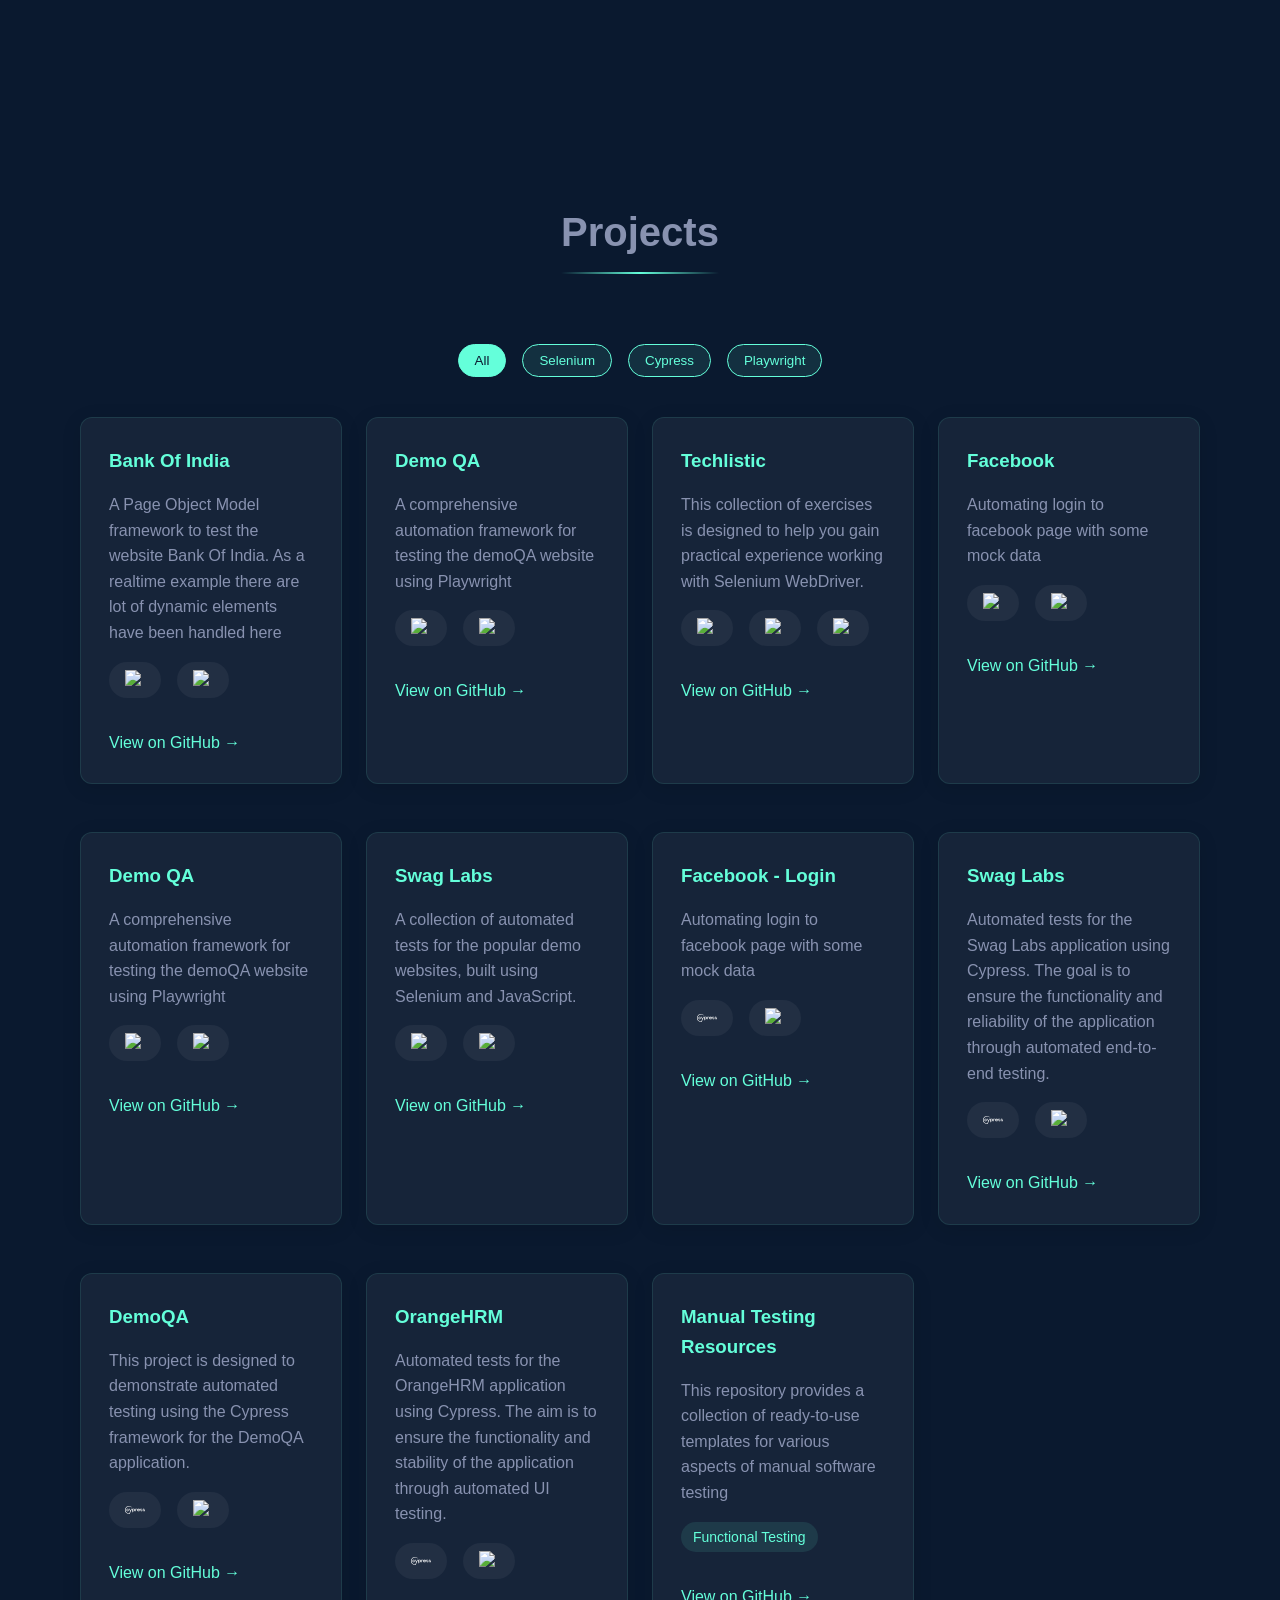
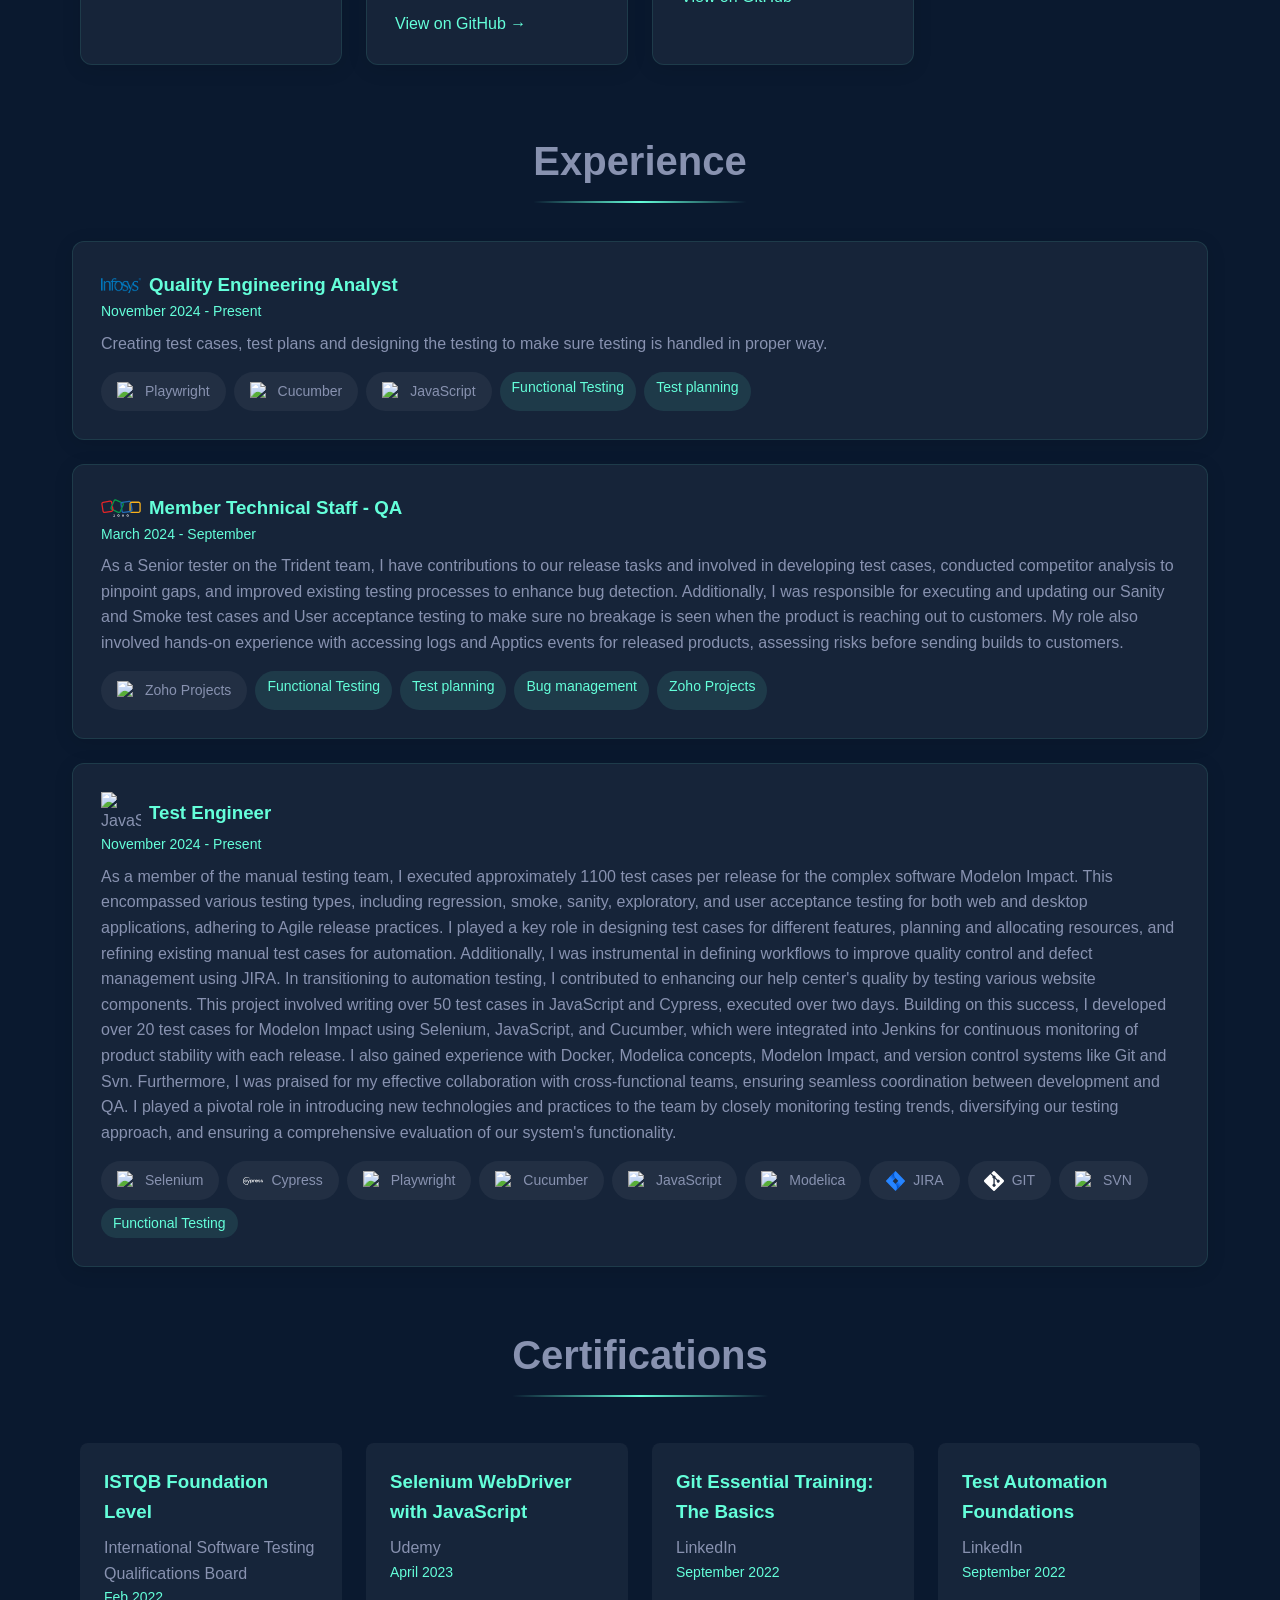
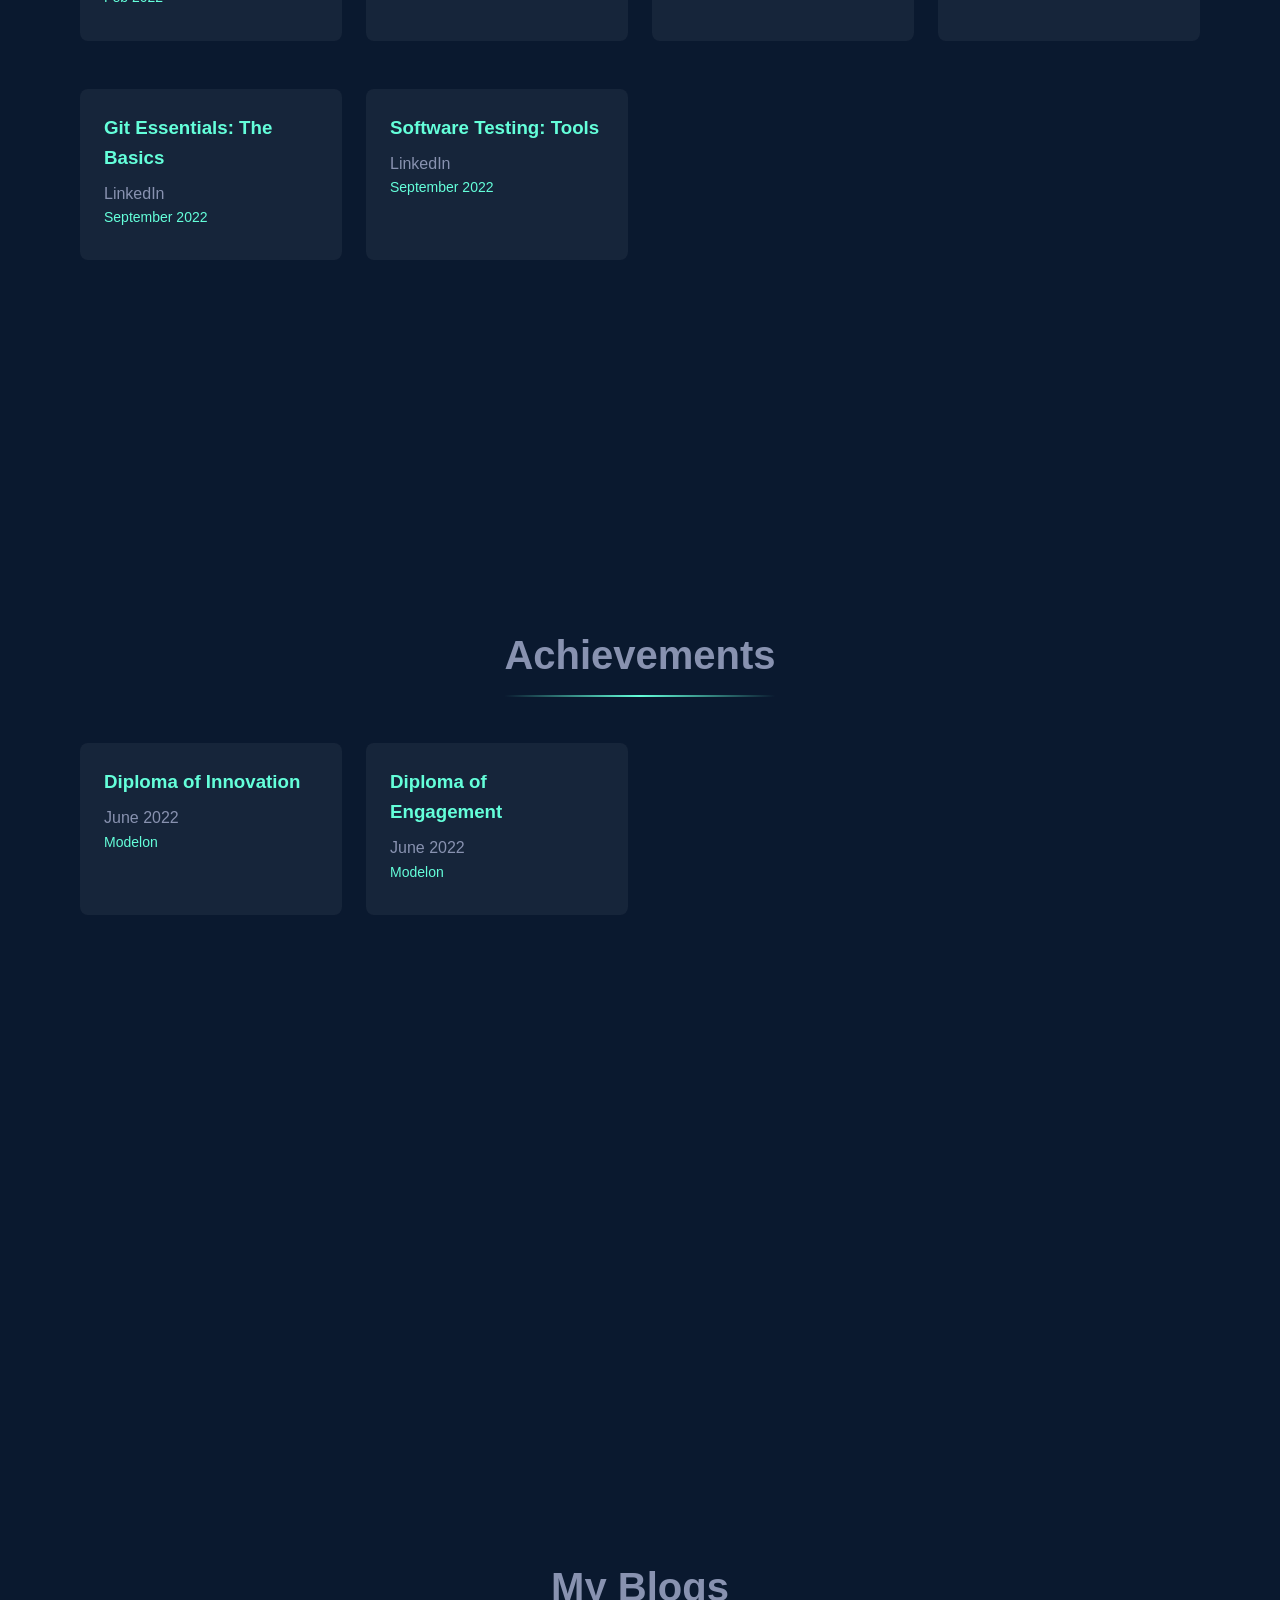
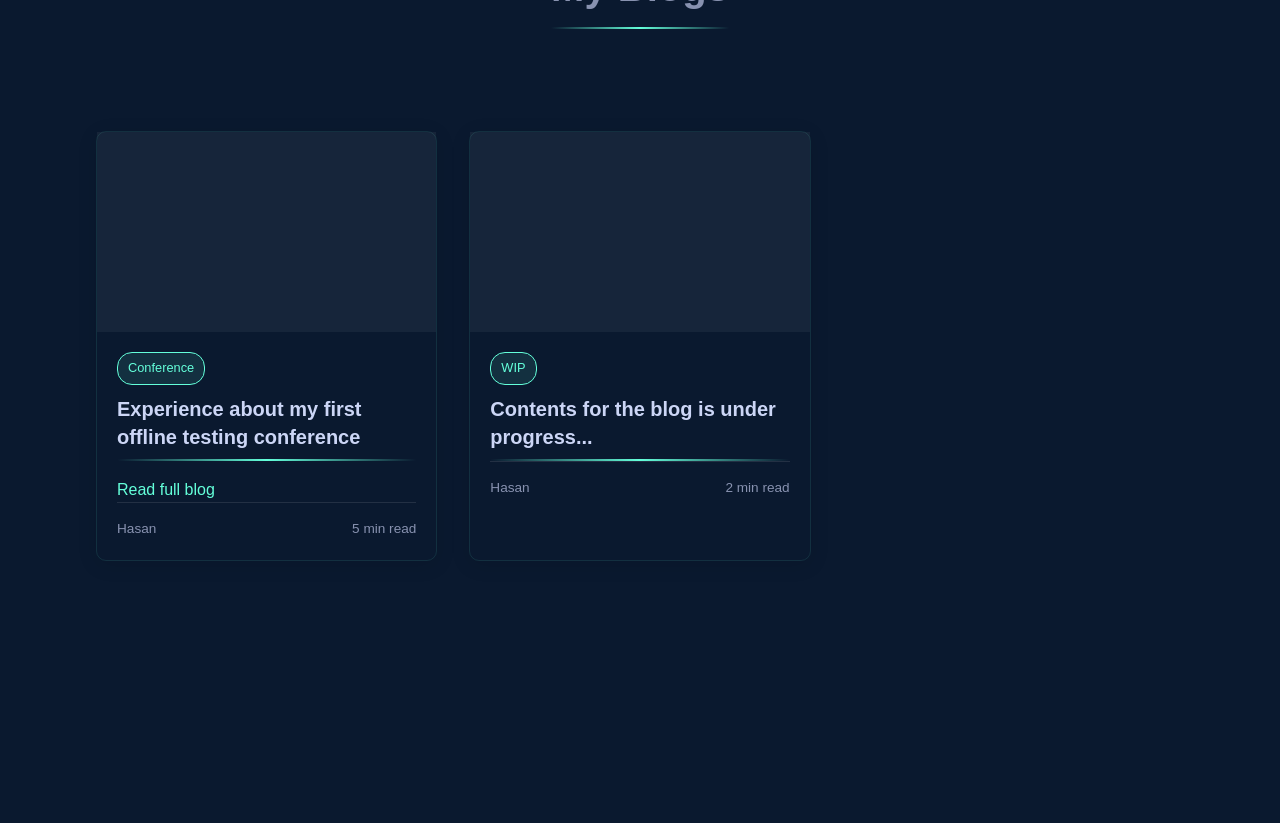
==== commit 4cb850d8: "feat: updated logos" ====
--- a/index.html
+++ b/index.html
@@ -5,7 +5,7 @@
     <meta charset="UTF-8">
     <meta name="viewport" content="width=device-width, initial-scale=1.0">
     <title>Hasan</title>
-    <link rel="icon" href="img\zoho-logo-darkbg.svg" type="image/x-icon">
+    <link rel="icon" href="\img\logo.png" type="image/x-icon">
     <style>
         * {
             margin: 0;
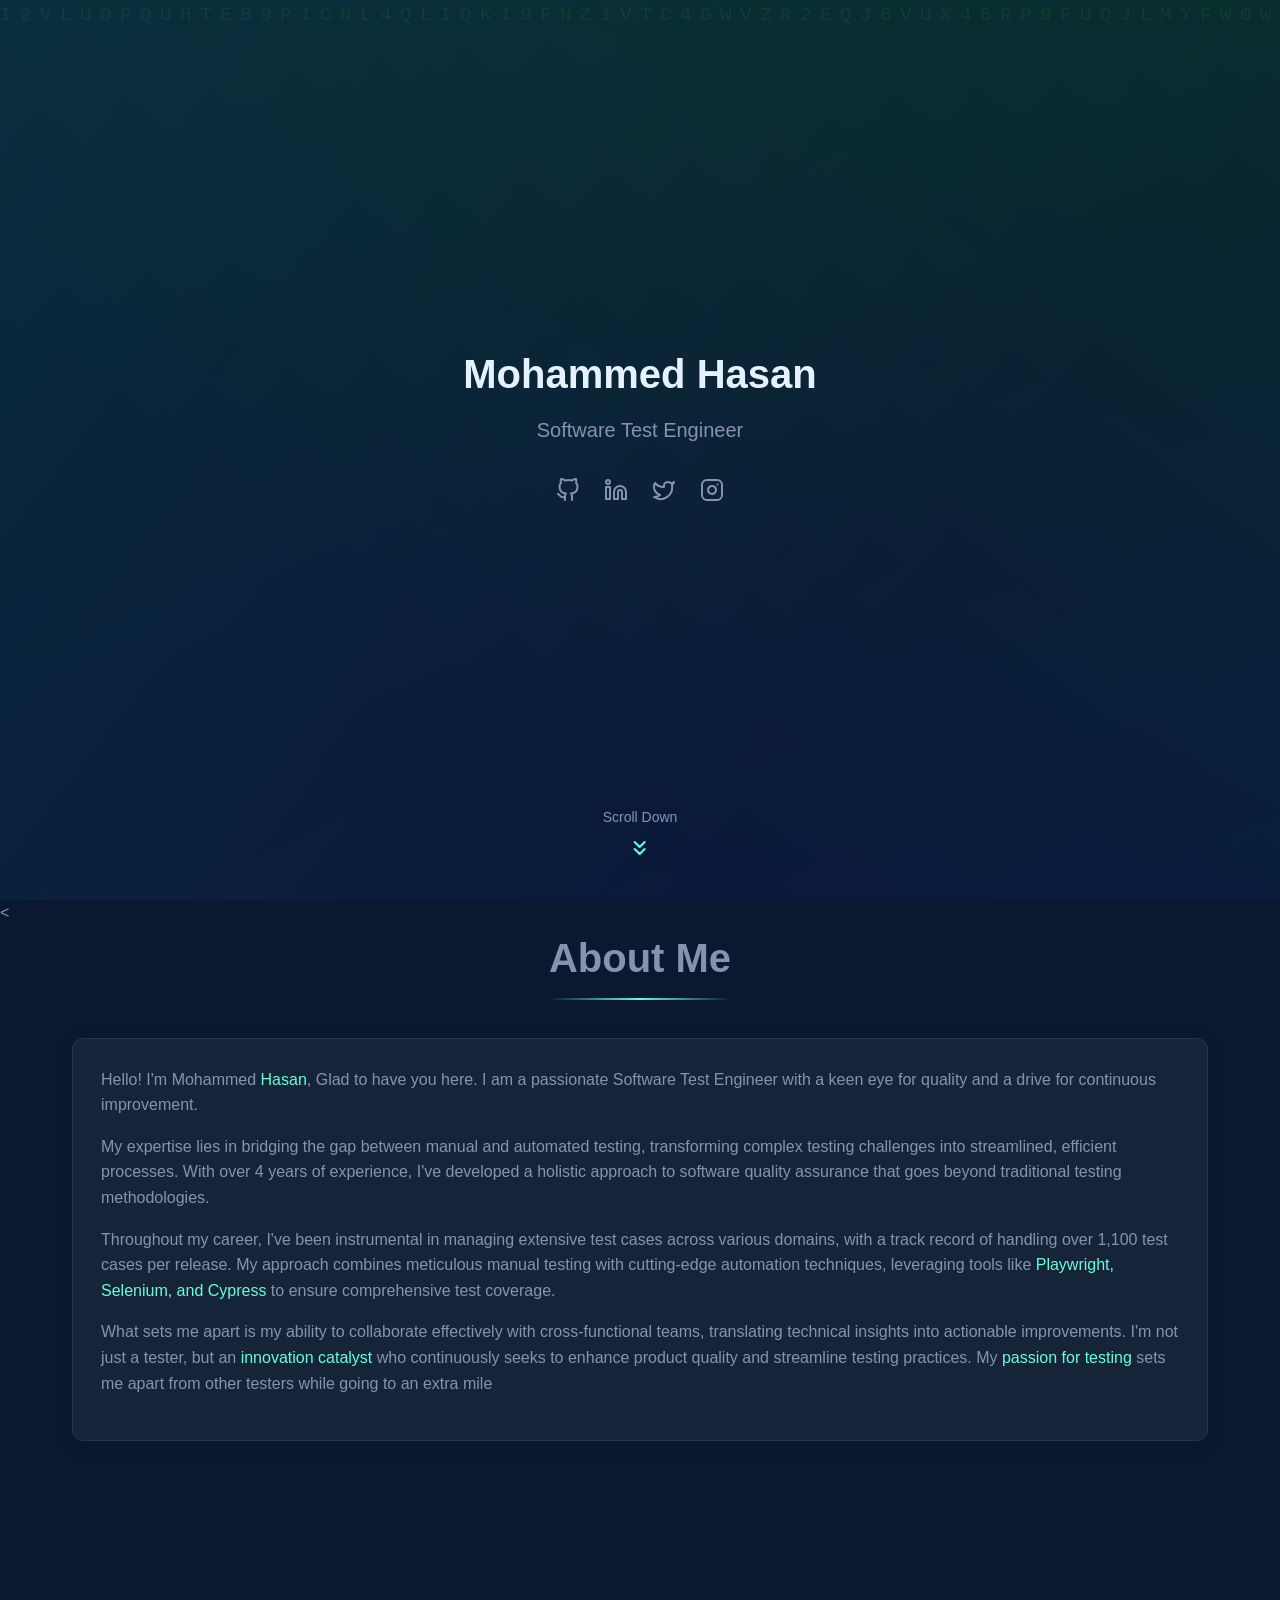
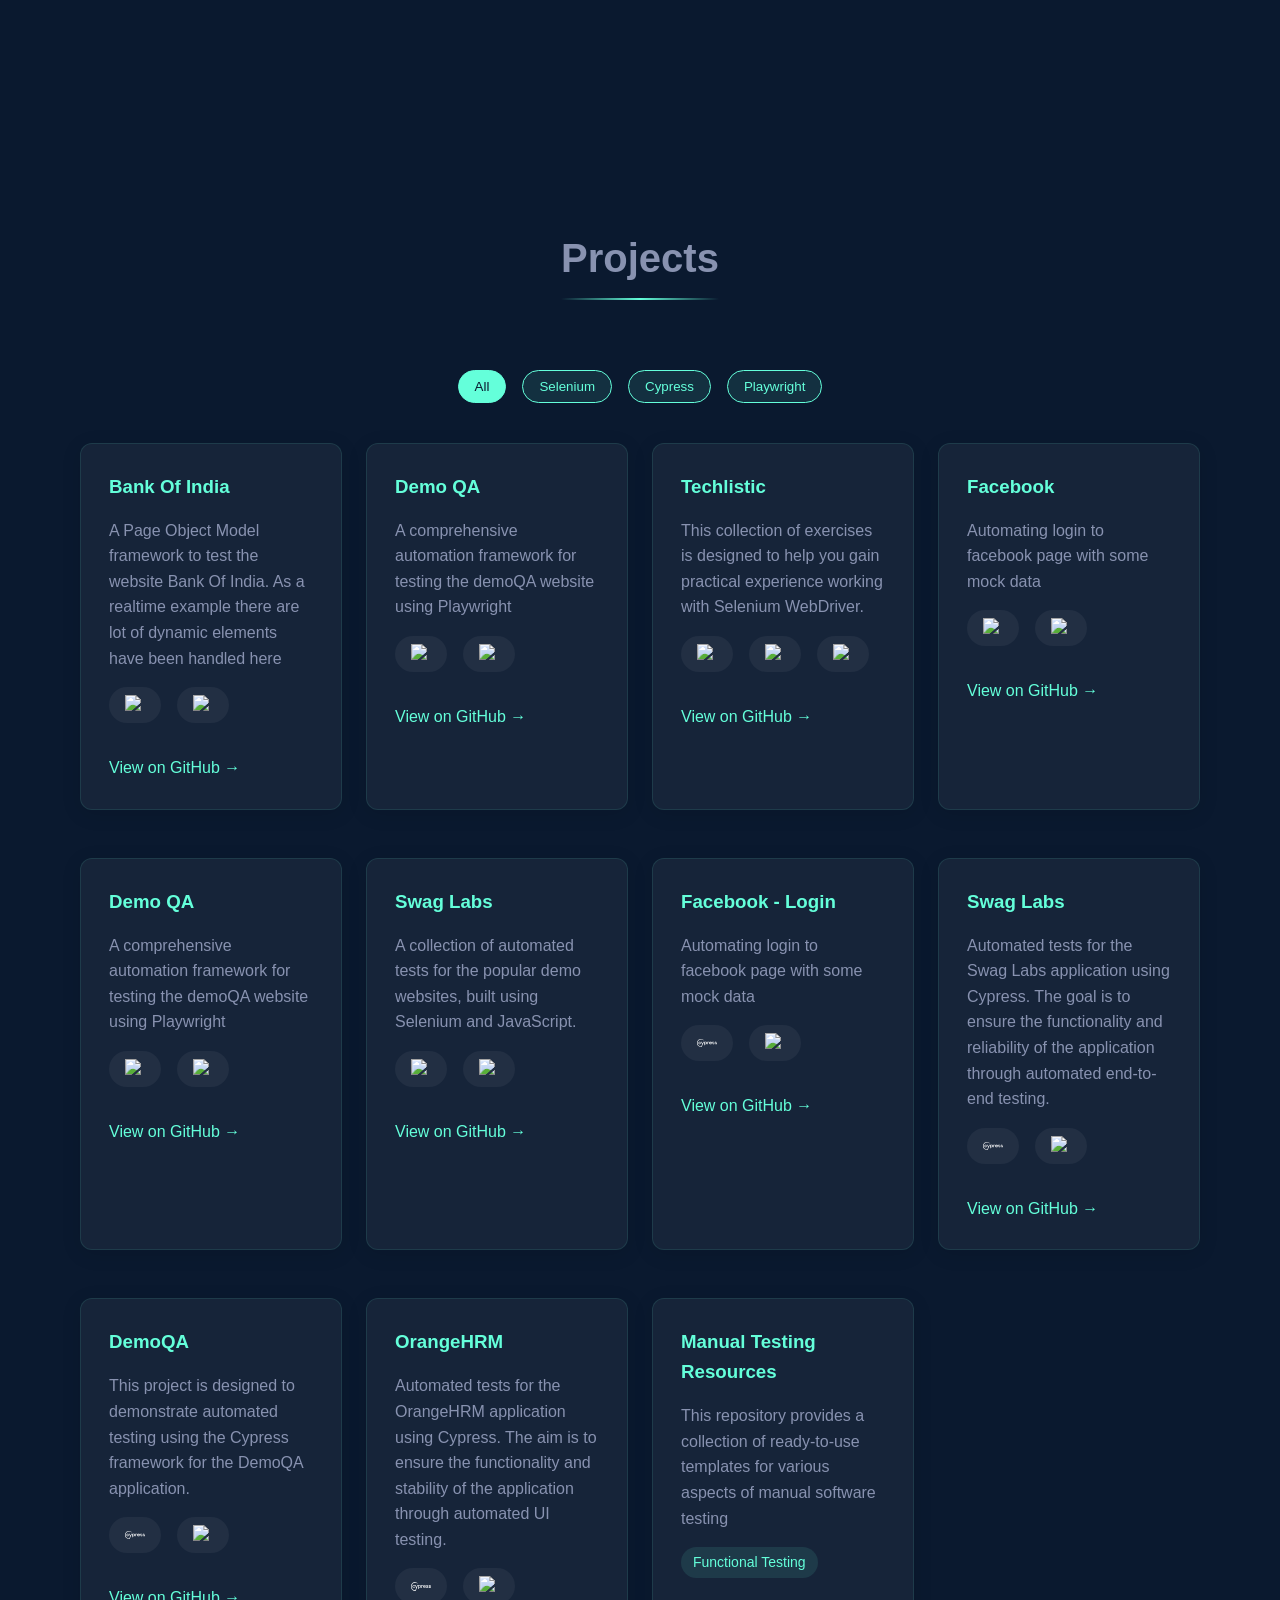
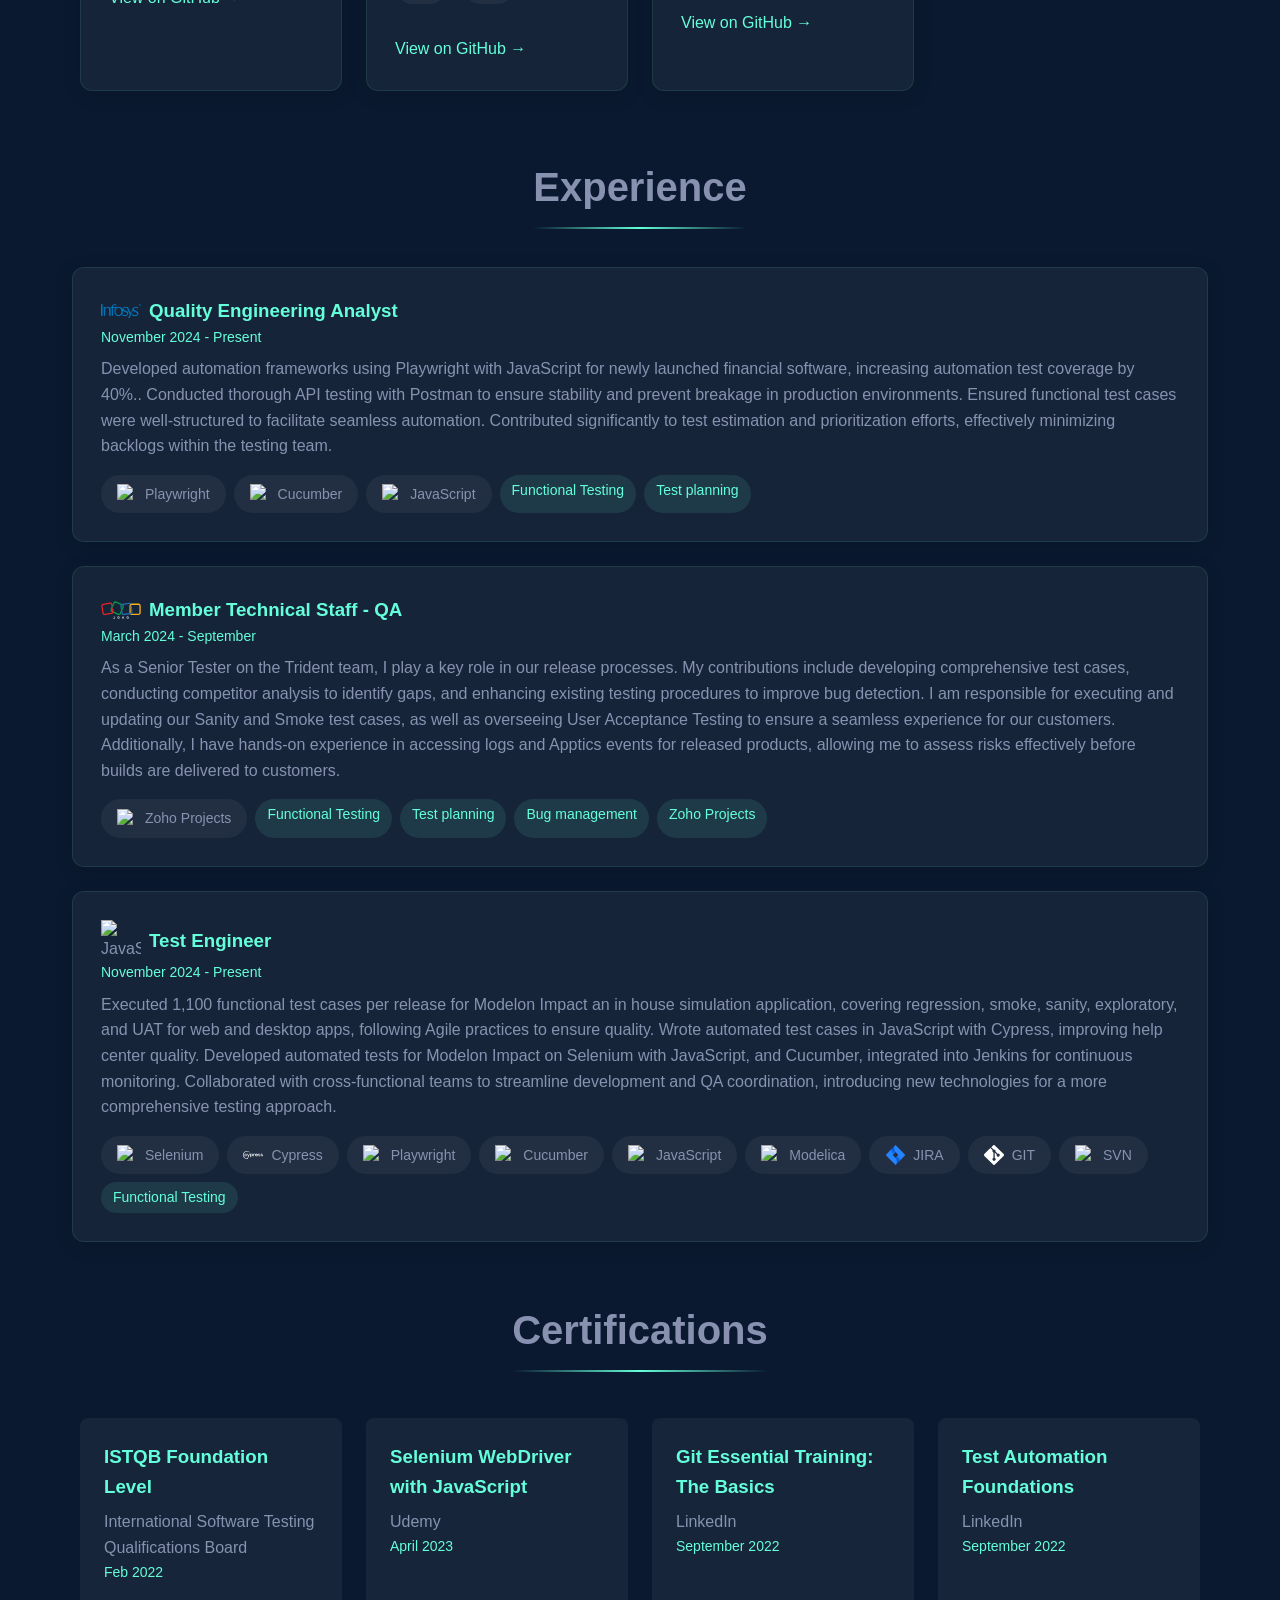
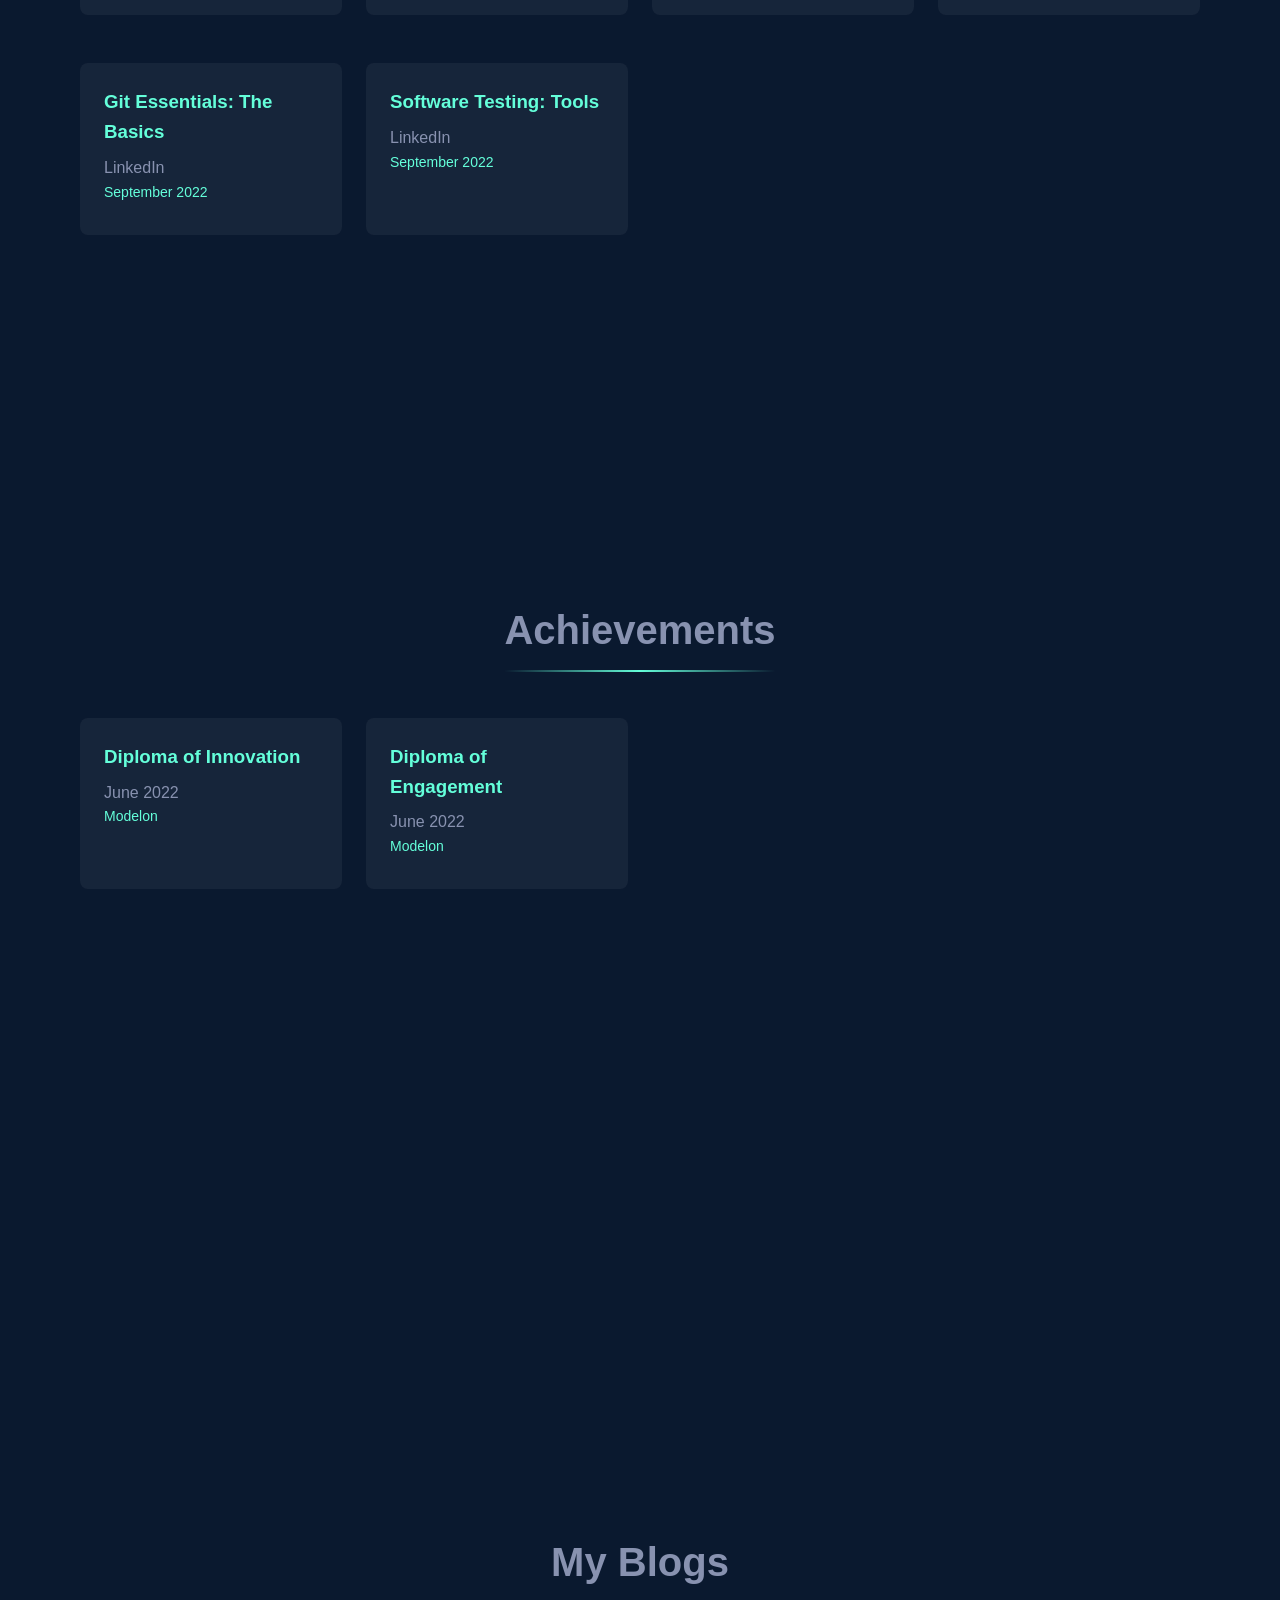
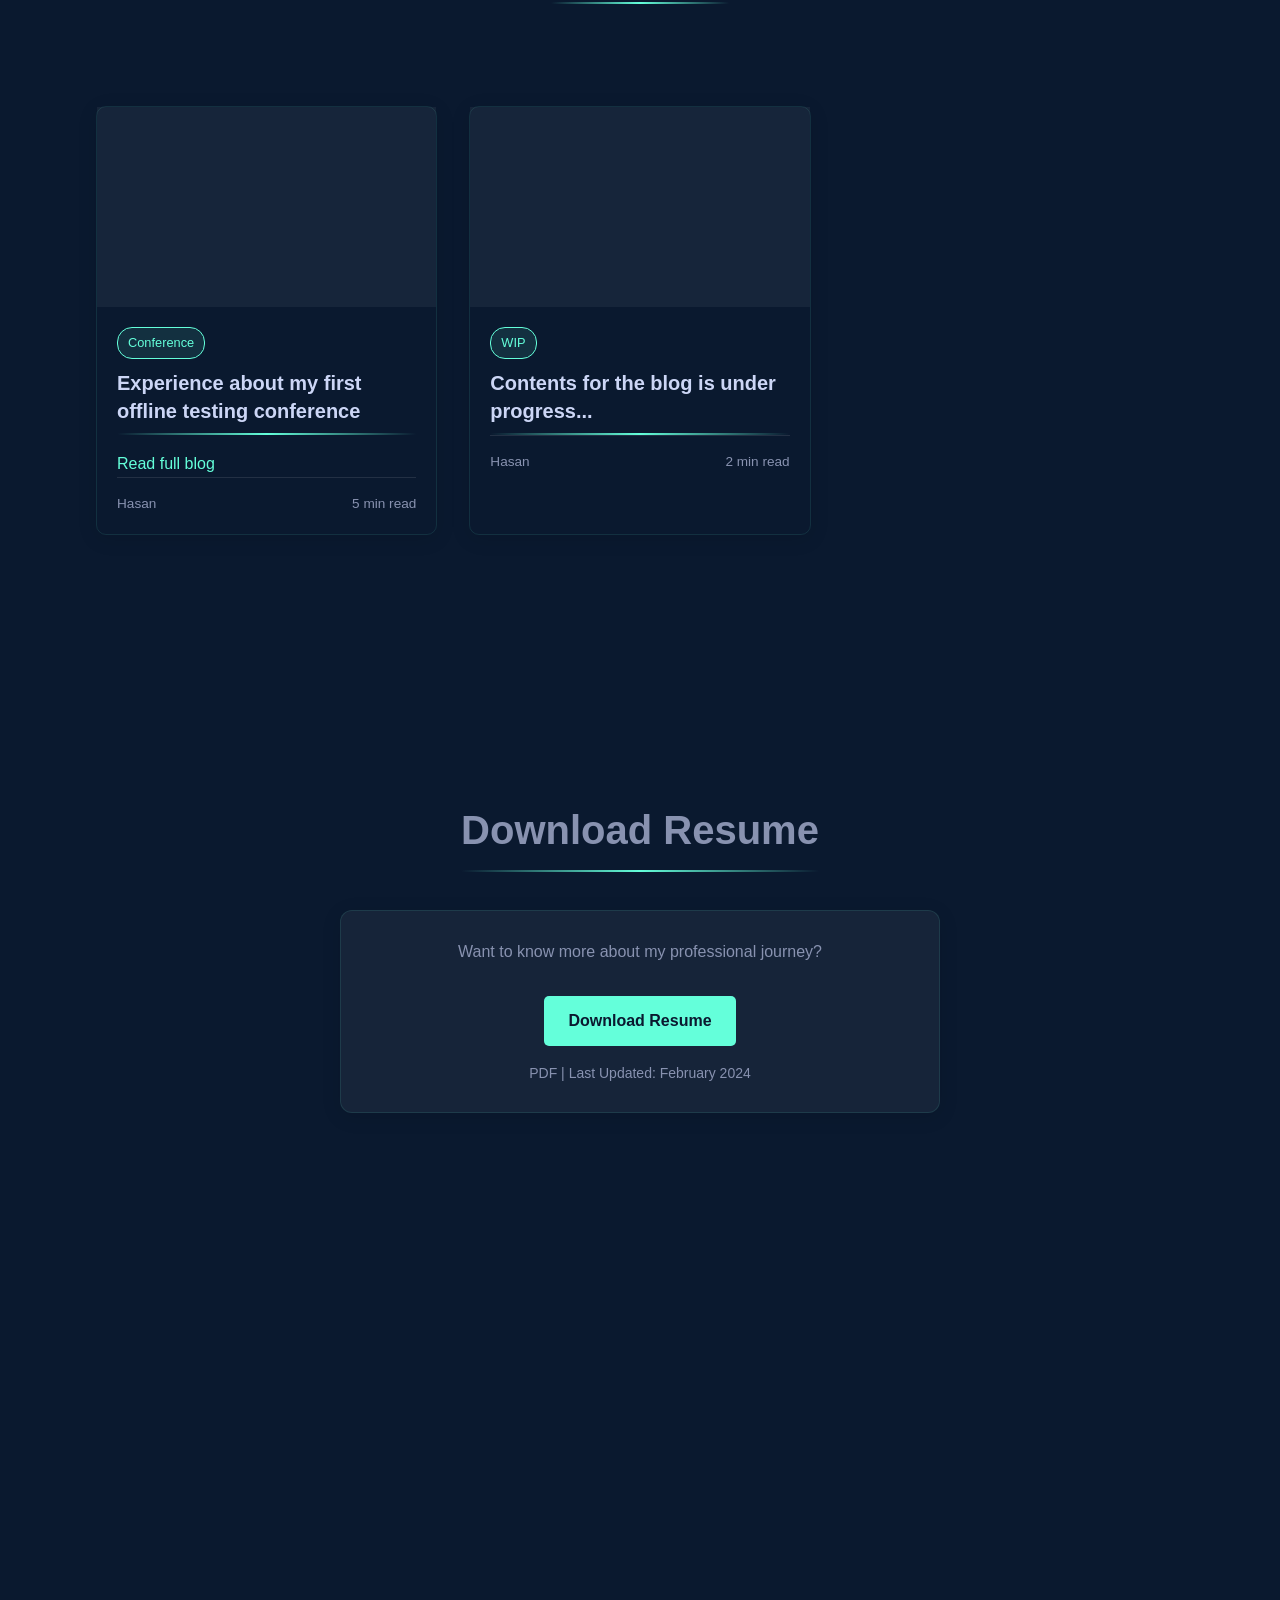
==== commit c2af7a4a: "refinement: updated code for latest changes" ====
--- a/index.html
+++ b/index.html
@@ -29,7 +29,7 @@
             margin: 0 auto;
         }
 
-        section + section {
+        section+section {
             padding-top: 0;
         }
 
@@ -193,7 +193,8 @@
         }
 
         /* Projects Grid Layout */
-        .projects-container, .blog-grid {
+        .projects-container,
+        .blog-grid {
             display: grid;
             grid-template-columns: repeat(4, 1fr);
             gap: 1.5rem;
@@ -516,6 +517,69 @@
         @media (max-width: 768px) {
             .blog-grid {
                 grid-template-columns: 1fr;
+            }
+        }
+
+        .about-content {
+            display: flex;
+            align-items: flex-start;
+            gap: 2rem;
+        }
+
+        .about-images {
+            display: flex;
+            flex-direction: column;
+            gap: 1rem;
+            min-width: 150px;
+        }
+
+        .about-image {
+            width: 150px;
+            height: 150px;
+            object-fit: cover;
+            border-radius: 12px;
+            border: 2px solid #64ffda;
+            transition: all 0.3s ease;
+            opacity: 0.7;
+        }
+
+        .about-image:hover {
+            transform: scale(1.05);
+            opacity: 1;
+        }
+
+        .about-text {
+            flex: 1;
+        }
+
+        .about-paragraph {
+            color: #8892b0;
+            margin-bottom: 1rem;
+            line-height: 1.6;
+            font-size: 1rem;
+        }
+
+        .highlight {
+            color: #64ffda;
+            font-weight: 500;
+        }
+
+        @media (max-width: 768px) {
+            .about-content {
+                flex-direction: column;
+                align-items: center;
+            }
+
+            .about-images {
+                flex-direction: row;
+                max-width: 100%;
+                justify-content: center;
+                margin-bottom: 1rem;
+            }
+
+            .about-image {
+                width: 100px;
+                height: 100px;
             }
         }
     </style>
@@ -563,313 +627,350 @@
             </svg>
         </div>
     </section>
-    <section id="about">
+    <<section id="about">
         <h2>About Me</h2>
         <div class="card">
-            <p>Experienced Senior QA Tester with a strong background in both manual and automation testing. Expert in
-                designing and executing test cases, optimizing processes, and transitioning from manual to automated
-                testing. Proven ability to handle over 1100 test cases per release, including regression, smoke, and
-                user acceptance testing in Agile settings. Skilled in using JavaScript, Cypress, Selenium, and Cucumber
-                for automation, with hands-on experience in Git, and SVN. Recognized for contributions to innovation and
-                effective collaboration with cross-functional teams to enhance product quality and streamline testing
-                practices.</p>
+            <div class="about-content">
+                <!-- <div class="about-images">
+                    <img src="/img/imgOne.jpg" alt="Hasan at work" class="about-image">
+                    <img src="/api/placeholder/150/150" alt="Testing conference" class="about-image">
+                    <img src="/api/placeholder/150/150" alt="Team collaboration" class="about-image">
+                </div> -->
+                <div class="about-text">
+                    <p class="about-paragraph">Hello! I'm Mohammed <span class="highlight">Hasan</span>, Glad to have you here. I am a passionate Software Test Engineer with a
+                        keen eye for quality and a drive for continuous improvement.</p>
+
+                    <p class="about-paragraph">My expertise lies in bridging the gap between manual and automated
+                        testing, transforming complex testing challenges into streamlined, efficient processes. With
+                        over 4 years of experience, I've developed a holistic approach to software quality assurance
+                        that goes beyond traditional testing methodologies.</p>
+
+                    <p class="about-paragraph">Throughout my career, I've been instrumental in managing extensive test
+                        cases across various domains, with a track record of handling over 1,100 test cases per release.
+                        My approach combines meticulous manual testing with cutting-edge automation techniques,
+                        leveraging tools like <span class="highlight">Playwright, Selenium, and Cypress</span> to ensure
+                        comprehensive test coverage.</p>
+
+                    <p class="about-paragraph">What sets me apart is my ability to collaborate effectively with
+                        cross-functional teams, translating technical insights into actionable improvements. I'm not
+                        just a tester, but an <span class="highlight">innovation catalyst</span> who continuously seeks
+                        to enhance product quality and streamline testing practices. My <span class="highlight">passion for testing</span> sets me apart from other testers while going to an extra mile</p>
+                </div>
+            </div>
         </div>
-    </section>
-    <section id="projects">
-        <h2>Projects</h2>
-        <div class="tag-filter">
-            <button class="tag-btn active" data-tag="all">All</button>
-            <button class="tag-btn" data-tag="Selenium">Selenium</button>
-            <button class="tag-btn" data-tag="Cypress">Cypress</button>
-            <button class="tag-btn" data-tag="Playwright">Playwright</button>
-        </div>
-        <div class="projects-container">
+        </section>
+        <section id="projects">
+            <h2>Projects</h2>
+            <div class="tag-filter">
+                <button class="tag-btn active" data-tag="all">All</button>
+                <button class="tag-btn" data-tag="Selenium">Selenium</button>
+                <button class="tag-btn" data-tag="Cypress">Cypress</button>
+                <button class="tag-btn" data-tag="Playwright">Playwright</button>
+            </div>
+            <div class="projects-container">
+                <div class="card">
+                    <h3>Bank Of India</h3>
+                    <p>A Page Object Model framework to test the website Bank Of India. As a realtime example there are
+                        lot
+                        of dynamic elements have been handled here</p>
+                    <div class="tech-stack">
+                        <div class="tech-item" data-visible="true"> <img
+                                src="https://playwright.dev/img/playwright-logo.svg" alt="Playwright"
+                                class="tech-icon" />
+                        </div>
+                        <div class="tech-item" data-visible="true"> <img
+                                src="https://upload.wikimedia.org/wikipedia/commons/6/6a/JavaScript-logo.png"
+                                alt="JavaScript" class="tech-icon" /> </div>
+                    </div> <a href="https://github.com/hasanazeerkhan/playwright-bankOfIndia" class="github-link"
+                        target="_blank">View on GitHub →</a>
+                </div>
+                <div class="card">
+                    <h3>Demo QA</h3>
+                    <p>A comprehensive automation framework for testing the demoQA website using Playwright</p>
+                    <div class="tech-stack">
+                        <div class="tech-item" data-visible="true"> <img
+                                src="https://playwright.dev/img/playwright-logo.svg" alt="Playwright"
+                                class="tech-icon" />
+                        </div>
+                        <div class="tech-item" data-visible="true"> <img
+                                src="https://upload.wikimedia.org/wikipedia/commons/6/6a/JavaScript-logo.png"
+                                alt="JavaScript" class="tech-icon" /> </div>
+                    </div> <a href="https://github.com/hasanazeerkhan/demoQA-automation-playwright" class="github-link"
+                        target="_blank">View on GitHub →</a>
+                </div>
+                <div class="card">
+                    <h3>Techlistic</h3>
+                    <p>This collection of exercises is designed to help you gain practical experience working with
+                        Selenium
+                        WebDriver.</p>
+                    <div class="tech-stack">
+                        <div class="tech-item" data-visible="true"> <img
+                                src="https://www.selenium.dev/images/selenium_logo_square_green.png" alt="Selenium"
+                                class="tech-icon" /> </div>
+                        <div class="tech-item" data-visible="true"> <img
+                                src="https://upload.wikimedia.org/wikipedia/commons/6/6a/JavaScript-logo.png"
+                                alt="JavaScript" class="tech-icon" /> </div>
+                        <div class="tech-item" data-visible="true"> <img src="https://cucumber.io/img/logo.svg"
+                                alt="Cucumber" class="tech-icon" /> </div>
+                    </div> <a href="https://github.com/hasanazeerkhan/selenium-javascript-cucumber" class="github-link"
+                        target="_blank">View on GitHub →</a>
+                </div>
+                <div class="card">
+                    <h3>Facebook</h3>
+                    <p>Automating login to facebook page with some mock data</p>
+                    <div class="tech-stack">
+                        <div class="tech-item" data-visible="true"> <img
+                                src="https://www.selenium.dev/images/selenium_logo_square_green.png" alt="Selenium"
+                                class="tech-icon" /> </div>
+                        <div class="tech-item" data-visible="true"> <img
+                                src="https://upload.wikimedia.org/wikipedia/commons/6/6a/JavaScript-logo.png"
+                                alt="JavaScript" class="tech-icon" /> </div>
+                    </div> <a href="https://github.com/hasanazeerkhan/facebook-automation-selenium-js"
+                        class="github-link" target="_blank">View on GitHub →</a>
+                </div>
+                <div class="card">
+                    <h3>Demo QA</h3>
+                    <p>A comprehensive automation framework for testing the demoQA website using Playwright</p>
+                    <div class="tech-stack">
+                        <div class="tech-item" data-visible="true"> <img
+                                src="https://www.selenium.dev/images/selenium_logo_square_green.png" alt="Selenium"
+                                class="tech-icon" /> </div>
+                        <div class="tech-item" data-visible="true"> <img
+                                src="https://upload.wikimedia.org/wikipedia/commons/6/6a/JavaScript-logo.png"
+                                alt="JavaScript" class="tech-icon" /> </div>
+                    </div> <a href="https://github.com/hasanazeerkhan/demoqa-automation-selenium-js" class="github-link"
+                        target="_blank">View on GitHub →</a>
+                </div>
+                <div class="card">
+                    <h3>Swag Labs</h3>
+                    <p>A collection of automated tests for the popular demo websites, built using Selenium and
+                        JavaScript.
+                    </p>
+                    <div class="tech-stack">
+                        <div class="tech-item" data-visible="true"> <img
+                                src="https://www.selenium.dev/images/selenium_logo_square_green.png" alt="Selenium"
+                                class="tech-icon" /> </div>
+                        <div class="tech-item" data-visible="true"> <img
+                                src="https://upload.wikimedia.org/wikipedia/commons/6/6a/JavaScript-logo.png"
+                                alt="JavaScript" class="tech-icon" /> </div>
+                    </div> <a href="https://github.com/hasanazeerkhan/orangehrm-automation-cypress" class="github-link"
+                        target="_blank">View on GitHub →</a>
+                </div>
+                <div class="card">
+                    <h3>Facebook - Login</h3>
+                    <p>Automating login to facebook page with some mock data</p>
+                    <div class="tech-stack">
+                        <div class="tech-item" data-visible="true"> <img src="img\Cypress_Logotype_White.svg"
+                                alt="Cypress" class="tech-icon" /> </div>
+                        <div class="tech-item" data-visible="true"> <img
+                                src="https://upload.wikimedia.org/wikipedia/commons/6/6a/JavaScript-logo.png"
+                                alt="JavaScript" class="tech-icon" /> </div>
+                    </div> <a href="https://github.com/hasanazeerkhan/facebook-automation-cypress" class="github-link"
+                        target="_blank">View on GitHub →</a>
+                </div>
+                <div class="card">
+                    <h3>Swag Labs</h3>
+                    <p>Automated tests for the Swag Labs application using Cypress. The goal is to ensure the
+                        functionality
+                        and reliability of the application through automated end-to-end testing.</p>
+                    <div class="tech-stack">
+                        <div class="tech-item" data-visible="true"> <img src="img\Cypress_Logotype_White.svg"
+                                alt="Cypress" class="tech-icon" /> </div>
+                        <div class="tech-item" data-visible="true"> <img
+                                src="https://upload.wikimedia.org/wikipedia/commons/6/6a/JavaScript-logo.png"
+                                alt="JavaScript" class="tech-icon" /> </div>
+                    </div> <a href="https://github.com/hasanazeerkhan/swaglabs-automation-cypress" class="github-link"
+                        target="_blank">View on GitHub →</a>
+                </div>
+                <div class="card">
+                    <h3>DemoQA</h3>
+                    <p>This project is designed to demonstrate automated testing using the Cypress framework for the
+                        DemoQA
+                        application.</p>
+                    <div class="tech-stack">
+                        <div class="tech-item" data-visible="true"> <img src="img\Cypress_Logotype_White.svg"
+                                alt="Cypress" class="tech-icon" /> </div>
+                        <div class="tech-item" data-visible="true"> <img
+                                src="https://upload.wikimedia.org/wikipedia/commons/6/6a/JavaScript-logo.png"
+                                alt="JavaScript" class="tech-icon" /> </div>
+                    </div> <a href="https://github.com/hasanazeerkhan/demoqa-automation-cypress" class="github-link"
+                        target="_blank">View on GitHub →</a>
+                </div>
+                <div class="card">
+                    <h3>OrangeHRM</h3>
+                    <p>Automated tests for the OrangeHRM application using Cypress. The aim is to ensure the
+                        functionality
+                        and stability of the application through automated UI testing.</p>
+                    <div class="tech-stack">
+                        <div class="tech-item" data-visible="true"> <img src="img\Cypress_Logotype_White.svg"
+                                alt="Cypress" class="tech-icon" /> </div>
+                        <div class="tech-item" data-visible="true"> <img
+                                src="https://upload.wikimedia.org/wikipedia/commons/6/6a/JavaScript-logo.png"
+                                alt="JavaScript" class="tech-icon" /> </div>
+                    </div> <a href="https://github.com/hasanazeerkhan/orangehrm-automation-cypress" class="github-link"
+                        target="_blank">View on GitHub →</a>
+                </div>
+                <div class="card">
+                    <h3>Manual Testing Resources</h3>
+                    <p>This repository provides a collection of ready-to-use templates for various aspects of manual
+                        software testing</p>
+                    <div class="tech-stack"> <span class="skill-tag">Functional Testing</span> </div> <a
+                        href="https://github.com/hasanazeerkhan/manual-testing" class="github-link" target="_blank">View
+                        on
+                        GitHub →</a>
+                </div>
+            </div>
+        </section>
+        <section id="experience">
+            <h2>Experience</h2>
             <div class="card">
-                <h3>Bank Of India</h3>
-                <p>A Page Object Model framework to test the website Bank Of India. As a realtime example there are lot
-                    of dynamic elements have been handled here</p>
-                <div class="tech-stack">
+                <div style="display: flex; align-items: center;"> <img src="img\infosys-nyn-tagline-reverse-png.png"
+                        alt="JavaScript" style="width: 40px; height: auto; margin-right: 0.5rem;">
+                    <h3 style="margin: 0;">Quality Engineering Analyst</h3>
+                </div>
+                <p class="timeline">November 2024 - Present</p>
+                <p>Developed automation frameworks using Playwright with JavaScript for newly launched financial
+                    software,
+                    increasing automation test coverage by 40%.. Conducted thorough API testing with Postman to ensure
+                    stability and prevent breakage in production environments.
+                    Ensured functional test cases were well-structured to facilitate seamless automation. Contributed
+                    significantly to test estimation and prioritization efforts, effectively minimizing backlogs within
+                    the
+                    testing team.
+                </p>
+                <div class="skills-list">
                     <div class="tech-item" data-visible="true"> <img
                             src="https://playwright.dev/img/playwright-logo.svg" alt="Playwright" class="tech-icon" />
-                    </div>
+                        Playwright </div>
+                    <div class="tech-item" data-visible="true"> <img src="https://cucumber.io/img/logo.svg"
+                            alt="Cucumber" class="tech-icon" /> Cucumber </div>
                     <div class="tech-item" data-visible="true"> <img
                             src="https://upload.wikimedia.org/wikipedia/commons/6/6a/JavaScript-logo.png"
-                            alt="JavaScript" class="tech-icon" /> </div>
-                </div> <a href="https://github.com/hasanazeerkhan/playwright-bankOfIndia" class="github-link"
-                    target="_blank">View on GitHub →</a>
+                            alt="JavaScript" class="tech-icon" /> JavaScript </div> <span class="skill-tag">Functional
+                        Testing</span> <span class="skill-tag">Test planning</span>
+                </div>
             </div>
             <div class="card">
-                <h3>Demo QA</h3>
-                <p>A comprehensive automation framework for testing the demoQA website using Playwright</p>
-                <div class="tech-stack">
+                <div style="display: flex; align-items: center;"> <img src="img\zoho-logo-darkbg.svg" alt="JavaScript"
+                        style="width: 40px; height: auto; margin-right: 0.5rem;">
+                    <h3 style="margin: 0;">Member Technical Staff - QA</h3>
+                </div>
+                <p class="timeline">March 2024 - September</p>
+                <p>As a Senior Tester on the Trident team, I play a key role in our release processes. My contributions
+                    include developing comprehensive test cases, conducting competitor analysis to identify gaps, and
+                    enhancing existing testing procedures to improve bug detection. I am responsible for executing and
+                    updating our Sanity and Smoke test cases, as well as overseeing User Acceptance Testing to ensure a
+                    seamless experience for our customers. Additionally, I have hands-on experience in accessing logs
+                    and
+                    Apptics events for released products, allowing me to assess risks effectively before builds are
+                    delivered to customers.</p>
+                <div class="skills-list">
+                    <div class="tech-item" data-visible="true"> <img
+                            src="https://www.zohowebstatic.com/sites/zweb/images/productlogos/projects.svg"
+                            alt="JavaScript" class="tech-icon" /> Zoho Projects </div> <span
+                        class="skill-tag">Functional Testing</span>
+                    <span class="skill-tag">Test planning</span> <span class="skill-tag">Bug management</span> <span
+                        class="skill-tag">Zoho Projects</span>
+                </div>
+            </div>
+            <div class="card">
+                <div style="display: flex; align-items: center;"> <img
+                        src="https://modelon.com/wp-content/uploads/2022/06/modelon-logo.svg" alt="JavaScript"
+                        style="width: 40px; height: auto; margin-right: 0.5rem;">
+                    <h3 style="margin: 0;">Test Engineer</h3>
+                </div>
+                <p class="timeline">November 2024 - Present</p>
+                <p>Executed 1,100 functional test cases per release for Modelon Impact an in house simulation
+                    application,
+                    covering regression, smoke, sanity, exploratory, and UAT for web and desktop apps, following Agile
+                    practices to ensure quality.
+                    Wrote automated test cases in JavaScript with Cypress, improving help center quality. Developed
+                    automated tests for Modelon Impact on Selenium with JavaScript, and Cucumber, integrated into
+                    Jenkins
+                    for continuous monitoring.
+                    Collaborated with cross-functional teams to streamline development and QA coordination, introducing
+                    new
+                    technologies for a more comprehensive testing approach.</p>
+                <div class="skills-list">
+                    <div class="tech-item" data-visible="true"> <img
+                            src="https://www.selenium.dev/images/selenium_logo_square_green.png" alt="Selenium"
+                            class="tech-icon" /> Selenium </div>
+                    <div class="tech-item" data-visible="true"> <img src="img\Cypress_Logotype_White.svg" alt="Cypress"
+                            class="tech-icon" /> Cypress </div>
                     <div class="tech-item" data-visible="true"> <img
                             src="https://playwright.dev/img/playwright-logo.svg" alt="Playwright" class="tech-icon" />
-                    </div>
+                        Playwright </div>
+                    <div class="tech-item" data-visible="true"> <img src="https://cucumber.io/img/logo.svg"
+                            alt="Cucumber" class="tech-icon" /> Cucumber </div>
                     <div class="tech-item" data-visible="true"> <img
                             src="https://upload.wikimedia.org/wikipedia/commons/6/6a/JavaScript-logo.png"
-                            alt="JavaScript" class="tech-icon" /> </div>
-                </div> <a href="https://github.com/hasanazeerkhan/demoQA-automation-playwright" class="github-link"
-                    target="_blank">View on GitHub →</a>
+                            alt="JavaScript" class="tech-icon" /> JavaScript </div>
+                    <div class="tech-item" data-visible="true"> <img
+                            src="https://modelica.org/images/ma-logos/dark/m-ball.svg" alt="JavaScript"
+                            class="tech-icon" />
+                        Modelica </div>
+                    <div class="tech-item" data-visible="true"> <img src="img\Jira Software-icon-blue.svg" alt="JIRA"
+                            class="tech-icon" /> JIRA </div>
+                    <div class="tech-item" data-visible="true"> <img src="img\Git-Icon-White.svg" alt="GIT"
+                            class="tech-icon" /> GIT </div>
+                    <div class="tech-item" data-visible="true"> <img
+                            src="https://upload.wikimedia.org/wikipedia/commons/thumb/2/22/Apache_Subversion_logo.svg/330px-Apache_Subversion_logo.svg.png"
+                            alt="SVN" class="tech-icon" /> SVN </div> <span class="skill-tag">Functional Testing</span>
+                </div>
             </div>
-            <div class="card">
-                <h3>Techlistic</h3>
-                <p>This collection of exercises is designed to help you gain practical experience working with Selenium
-                    WebDriver.</p>
-                <div class="tech-stack">
-                    <div class="tech-item" data-visible="true"> <img
-                            src="https://www.selenium.dev/images/selenium_logo_square_green.png" alt="Selenium"
-                            class="tech-icon" /> </div>
-                    <div class="tech-item" data-visible="true"> <img
-                            src="https://upload.wikimedia.org/wikipedia/commons/6/6a/JavaScript-logo.png"
-                            alt="JavaScript" class="tech-icon" /> </div>
-                    <div class="tech-item" data-visible="true"> <img src="https://cucumber.io/img/logo.svg"
-                            alt="Cucumber" class="tech-icon" /> </div>
-                </div> <a href="https://github.com/hasanazeerkhan/selenium-javascript-cucumber" class="github-link"
-                    target="_blank">View on GitHub →</a>
+        </section>
+        <section id="certifications">
+            <h2>Certifications</h2>
+            <div class="projects-container">
+                <div class="achievement-card">
+                    <h3>ISTQB Foundation Level</h3>
+                    <p>International Software Testing Qualifications Board</p>
+                    <p class="timeline">Feb 2022</p>
+                </div>
+                <div class="achievement-card">
+                    <h3>Selenium WebDriver with JavaScript</h3>
+                    <p>Udemy</p>
+                    <p class="timeline">April 2023</p>
+                </div>
+                <div class="achievement-card">
+                    <h3>Git Essential Training: The Basics</h3>
+                    <p>LinkedIn</p>
+                    <p class="timeline">September 2022</p>
+                </div>
+                <div class="achievement-card">
+                    <h3>Test Automation Foundations</h3>
+                    <p>LinkedIn</p>
+                    <p class="timeline">September 2022</p>
+                </div>
+                <div class="achievement-card">
+                    <h3>Git Essentials: The Basics</h3>
+                    <p>LinkedIn</p>
+                    <p class="timeline">September 2022</p>
+                </div>
+                <div class="achievement-card">
+                    <h3>Software Testing: Tools</h3>
+                    <p>LinkedIn</p>
+                    <p class="timeline">September 2022</p>
+                </div>
             </div>
-            <div class="card">
-                <h3>Facebook</h3>
-                <p>Automating login to facebook page with some mock data</p>
-                <div class="tech-stack">
-                    <div class="tech-item" data-visible="true"> <img
-                            src="https://www.selenium.dev/images/selenium_logo_square_green.png" alt="Selenium"
-                            class="tech-icon" /> </div>
-                    <div class="tech-item" data-visible="true"> <img
-                            src="https://upload.wikimedia.org/wikipedia/commons/6/6a/JavaScript-logo.png"
-                            alt="JavaScript" class="tech-icon" /> </div>
-                </div> <a href="https://github.com/hasanazeerkhan/facebook-automation-selenium-js" class="github-link"
-                    target="_blank">View on GitHub →</a>
+        </section>
+        <section id="achievements">
+            <h2>Achievements</h2>
+            <div class="projects-container">
+                <div class="achievement-card">
+                    <h3>Diploma of Innovation</h3>
+                    <p>June 2022</p>
+                    <p class="timeline">Modelon</p>
+                </div>
+                <div class="achievement-card">
+                    <h3>Diploma of Engagement</h3>
+                    <p>June 2022</p>
+                    <p class="timeline">Modelon</p>
+                </div>
             </div>
-            <div class="card">
-                <h3>Demo QA</h3>
-                <p>A comprehensive automation framework for testing the demoQA website using Playwright</p>
-                <div class="tech-stack">
-                    <div class="tech-item" data-visible="true"> <img
-                            src="https://www.selenium.dev/images/selenium_logo_square_green.png" alt="Selenium"
-                            class="tech-icon" /> </div>
-                    <div class="tech-item" data-visible="true"> <img
-                            src="https://upload.wikimedia.org/wikipedia/commons/6/6a/JavaScript-logo.png"
-                            alt="JavaScript" class="tech-icon" /> </div>
-                </div> <a href="https://github.com/hasanazeerkhan/demoqa-automation-selenium-js" class="github-link"
-                    target="_blank">View on GitHub →</a>
-            </div>
-            <div class="card">
-                <h3>Swag Labs</h3>
-                <p>A collection of automated tests for the popular demo websites, built using Selenium and JavaScript.
-                </p>
-                <div class="tech-stack">
-                    <div class="tech-item" data-visible="true"> <img
-                            src="https://www.selenium.dev/images/selenium_logo_square_green.png" alt="Selenium"
-                            class="tech-icon" /> </div>
-                    <div class="tech-item" data-visible="true"> <img
-                            src="https://upload.wikimedia.org/wikipedia/commons/6/6a/JavaScript-logo.png"
-                            alt="JavaScript" class="tech-icon" /> </div>
-                </div> <a href="https://github.com/hasanazeerkhan/orangehrm-automation-cypress" class="github-link"
-                    target="_blank">View on GitHub →</a>
-            </div>
-            <div class="card">
-                <h3>Facebook - Login</h3>
-                <p>Automating login to facebook page with some mock data</p>
-                <div class="tech-stack">
-                    <div class="tech-item" data-visible="true"> <img src="img\Cypress_Logotype_White.svg" alt="Cypress"
-                            class="tech-icon" /> </div>
-                    <div class="tech-item" data-visible="true"> <img
-                            src="https://upload.wikimedia.org/wikipedia/commons/6/6a/JavaScript-logo.png"
-                            alt="JavaScript" class="tech-icon" /> </div>
-                </div> <a href="https://github.com/hasanazeerkhan/facebook-automation-cypress" class="github-link"
-                    target="_blank">View on GitHub →</a>
-            </div>
-            <div class="card">
-                <h3>Swag Labs</h3>
-                <p>Automated tests for the Swag Labs application using Cypress. The goal is to ensure the functionality
-                    and reliability of the application through automated end-to-end testing.</p>
-                <div class="tech-stack">
-                    <div class="tech-item" data-visible="true"> <img src="img\Cypress_Logotype_White.svg" alt="Cypress"
-                            class="tech-icon" /> </div>
-                    <div class="tech-item" data-visible="true"> <img
-                            src="https://upload.wikimedia.org/wikipedia/commons/6/6a/JavaScript-logo.png"
-                            alt="JavaScript" class="tech-icon" /> </div>
-                </div> <a href="https://github.com/hasanazeerkhan/swaglabs-automation-cypress" class="github-link"
-                    target="_blank">View on GitHub →</a>
-            </div>
-            <div class="card">
-                <h3>DemoQA</h3>
-                <p>This project is designed to demonstrate automated testing using the Cypress framework for the DemoQA
-                    application.</p>
-                <div class="tech-stack">
-                    <div class="tech-item" data-visible="true"> <img src="img\Cypress_Logotype_White.svg" alt="Cypress"
-                            class="tech-icon" /> </div>
-                    <div class="tech-item" data-visible="true"> <img
-                            src="https://upload.wikimedia.org/wikipedia/commons/6/6a/JavaScript-logo.png"
-                            alt="JavaScript" class="tech-icon" /> </div>
-                </div> <a href="https://github.com/hasanazeerkhan/demoqa-automation-cypress" class="github-link"
-                    target="_blank">View on GitHub →</a>
-            </div>
-            <div class="card">
-                <h3>OrangeHRM</h3>
-                <p>Automated tests for the OrangeHRM application using Cypress. The aim is to ensure the functionality
-                    and stability of the application through automated UI testing.</p>
-                <div class="tech-stack">
-                    <div class="tech-item" data-visible="true"> <img src="img\Cypress_Logotype_White.svg" alt="Cypress"
-                            class="tech-icon" /> </div>
-                    <div class="tech-item" data-visible="true"> <img
-                            src="https://upload.wikimedia.org/wikipedia/commons/6/6a/JavaScript-logo.png"
-                            alt="JavaScript" class="tech-icon" /> </div>
-                </div> <a href="https://github.com/hasanazeerkhan/orangehrm-automation-cypress" class="github-link"
-                    target="_blank">View on GitHub →</a>
-            </div>
-            <div class="card">
-                <h3>Manual Testing Resources</h3>
-                <p>This repository provides a collection of ready-to-use templates for various aspects of manual
-                    software testing</p>
-                <div class="tech-stack"> <span class="skill-tag">Functional Testing</span> </div> <a
-                    href="https://github.com/hasanazeerkhan/manual-testing" class="github-link" target="_blank">View on
-                    GitHub →</a>
-            </div>
-        </div>
-    </section>
-    <section id="experience">
-        <h2>Experience</h2>
-        <div class="card">
-            <div style="display: flex; align-items: center;"> <img src="img\infosys-nyn-tagline-reverse-png.png"
-                    alt="JavaScript" style="width: 40px; height: auto; margin-right: 0.5rem;">
-                <h3 style="margin: 0;">Quality Engineering Analyst</h3>
-            </div>
-            <p class="timeline">November 2024 - Present</p>
-            <p>Creating test cases, test plans and designing the testing to make sure testing is handled in proper way.
-            </p>
-            <div class="skills-list">
-                <div class="tech-item" data-visible="true"> <img src="https://playwright.dev/img/playwright-logo.svg"
-                        alt="Playwright" class="tech-icon" /> Playwright </div>
-                <div class="tech-item" data-visible="true"> <img src="https://cucumber.io/img/logo.svg" alt="Cucumber"
-                        class="tech-icon" /> Cucumber </div>
-                <div class="tech-item" data-visible="true"> <img
-                        src="https://upload.wikimedia.org/wikipedia/commons/6/6a/JavaScript-logo.png" alt="JavaScript"
-                        class="tech-icon" /> JavaScript </div> <span class="skill-tag">Functional Testing</span> <span
-                    class="skill-tag">Test planning</span>
-            </div>
-        </div>
-        <div class="card">
-            <div style="display: flex; align-items: center;"> <img src="img\zoho-logo-darkbg.svg" alt="JavaScript"
-                    style="width: 40px; height: auto; margin-right: 0.5rem;">
-                <h3 style="margin: 0;">Member Technical Staff - QA</h3>
-            </div>
-            <p class="timeline">March 2024 - September</p>
-            <p>As a Senior tester on the Trident team, I have contributions to our release tasks and involved in
-                developing test cases, conducted competitor analysis to pinpoint gaps, and improved existing testing
-                processes to enhance bug detection. Additionally, I was responsible for executing and updating our
-                Sanity and Smoke test cases and User acceptance testing to make sure no breakage is seen when the
-                product is reaching out to customers. My role also involved hands-on experience with accessing logs and
-                Apptics events for released products, assessing risks before sending builds to customers.</p>
-            <div class="skills-list">
-                <div class="tech-item" data-visible="true"> <img
-                        src="https://www.zohowebstatic.com/sites/zweb/images/productlogos/projects.svg" alt="JavaScript"
-                        class="tech-icon" /> Zoho Projects </div> <span class="skill-tag">Functional Testing</span>
-                <span class="skill-tag">Test planning</span> <span class="skill-tag">Bug management</span> <span
-                    class="skill-tag">Zoho Projects</span>
-            </div>
-        </div>
-        <div class="card">
-            <div style="display: flex; align-items: center;"> <img
-                    src="https://modelon.com/wp-content/uploads/2022/06/modelon-logo.svg" alt="JavaScript"
-                    style="width: 40px; height: auto; margin-right: 0.5rem;">
-                <h3 style="margin: 0;">Test Engineer</h3>
-            </div>
-            <p class="timeline">November 2024 - Present</p>
-            <p>As a member of the manual testing team, I executed approximately 1100 test cases per release for the
-                complex software Modelon Impact. This encompassed various testing types, including regression, smoke,
-                sanity, exploratory, and user acceptance testing for both web and desktop applications, adhering to
-                Agile release practices. I played a key role in designing test cases for different features, planning
-                and allocating resources, and refining existing manual test cases for automation. Additionally, I was
-                instrumental in defining workflows to improve quality control and defect management using JIRA. In
-                transitioning to automation testing, I contributed to enhancing our help center's quality by testing
-                various website components. This project involved writing over 50 test cases in JavaScript and Cypress,
-                executed over two days. Building on this success, I developed over 20 test cases for Modelon Impact
-                using Selenium, JavaScript, and Cucumber, which were integrated into Jenkins for continuous monitoring
-                of product stability with each release. I also gained experience with Docker, Modelica concepts, Modelon
-                Impact, and version control systems like Git and Svn. Furthermore, I was praised for my effective
-                collaboration with cross-functional teams, ensuring seamless coordination between development and QA. I
-                played a pivotal role in introducing new technologies and practices to the team by closely monitoring
-                testing trends, diversifying our testing approach, and ensuring a comprehensive evaluation of our
-                system's functionality.</p>
-            <div class="skills-list">
-                <div class="tech-item" data-visible="true"> <img
-                        src="https://www.selenium.dev/images/selenium_logo_square_green.png" alt="Selenium"
-                        class="tech-icon" /> Selenium </div>
-                <div class="tech-item" data-visible="true"> <img src="img\Cypress_Logotype_White.svg" alt="Cypress"
-                        class="tech-icon" /> Cypress </div>
-                <div class="tech-item" data-visible="true"> <img src="https://playwright.dev/img/playwright-logo.svg"
-                        alt="Playwright" class="tech-icon" /> Playwright </div>
-                <div class="tech-item" data-visible="true"> <img src="https://cucumber.io/img/logo.svg" alt="Cucumber"
-                        class="tech-icon" /> Cucumber </div>
-                <div class="tech-item" data-visible="true"> <img
-                        src="https://upload.wikimedia.org/wikipedia/commons/6/6a/JavaScript-logo.png" alt="JavaScript"
-                        class="tech-icon" /> JavaScript </div>
-                <div class="tech-item" data-visible="true"> <img
-                        src="https://modelica.org/images/ma-logos/dark/m-ball.svg" alt="JavaScript" class="tech-icon" />
-                    Modelica </div>
-                <div class="tech-item" data-visible="true"> <img src="img\Jira Software-icon-blue.svg" alt="JIRA"
-                        class="tech-icon" /> JIRA </div>
-                <div class="tech-item" data-visible="true"> <img src="img\Git-Icon-White.svg" alt="GIT"
-                        class="tech-icon" /> GIT </div>
-                <div class="tech-item" data-visible="true"> <img
-                        src="https://upload.wikimedia.org/wikipedia/commons/thumb/2/22/Apache_Subversion_logo.svg/330px-Apache_Subversion_logo.svg.png"
-                        alt="SVN" class="tech-icon" /> SVN </div> <span class="skill-tag">Functional Testing</span>
-            </div>
-        </div>
-    </section>
-    <section id="certifications">
-        <h2>Certifications</h2>
-        <div class="projects-container">
-            <div class="achievement-card">
-                <h3>ISTQB Foundation Level</h3>
-                <p>International Software Testing Qualifications Board</p>
-                <p class="timeline">Feb 2022</p>
-            </div>
-            <div class="achievement-card">
-                <h3>Selenium WebDriver with JavaScript</h3>
-                <p>Udemy</p>
-                <p class="timeline">April 2023</p>
-            </div>
-            <div class="achievement-card">
-                <h3>Git Essential Training: The Basics</h3>
-                <p>LinkedIn</p>
-                <p class="timeline">September 2022</p>
-            </div>
-            <div class="achievement-card">
-                <h3>Test Automation Foundations</h3>
-                <p>LinkedIn</p>
-                <p class="timeline">September 2022</p>
-            </div>
-            <div class="achievement-card">
-                <h3>Git Essentials: The Basics</h3>
-                <p>LinkedIn</p>
-                <p class="timeline">September 2022</p>
-            </div>
-            <div class="achievement-card">
-                <h3>Software Testing: Tools</h3>
-                <p>LinkedIn</p>
-                <p class="timeline">September 2022</p>
-            </div>
-        </div>
-    </section>
-    <section id="achievements">
-        <h2>Achievements</h2>
-        <div class="projects-container">
-            <div class="achievement-card">
-                <h3>Diploma of Innovation</h3>
-                <p>June 2022</p>
-                <p class="timeline">Modelon</p>
-            </div>
-            <div class="achievement-card">
-                <h3>Diploma of Engagement</h3>
-                <p>June 2022</p>
-                <p class="timeline">Modelon</p>
-            </div>
-        </div>
-    </section>
-    </section>
-    <script>         function createMatrixBackground() { const matrixBg = document.getElementById('matrixBg'); const characters = '0123456789QCABCDEFGHIJKLMNOPQRSTUVWXYZ'; const columns = Math.floor(window.innerWidth / 20); for (let i = 0; i < columns; i++) { const character = document.createElement('div'); character.className = 'matrix-character'; character.style.left = `${i * 20}px`; character.style.animationDelay = `${Math.random() * 8}s`; character.textContent = characters[Math.floor(Math.random() * characters.length)]; matrixBg.appendChild(character); } } createMatrixBackground(); document.querySelector('.scroll-indicator').addEventListener('click', () => { document.getElementById('about').scrollIntoView({ behavior: 'smooth' }); });          // Initialize tech stack visibility         document.addEventListener('DOMContentLoaded', () => {             const techItems = document.querySelectorAll('.tech-item');             techItems.forEach(item => {                 const isVisible = item.getAttribute('data-visible') === 'true';                 item.style.display = isVisible ? 'flex' : 'none';             });         });     </script>
+        </section>
+        </section>
+        <script>         function createMatrixBackground() { const matrixBg = document.getElementById('matrixBg'); const characters = '0123456789QCABCDEFGHIJKLMNOPQRSTUVWXYZ'; const columns = Math.floor(window.innerWidth / 20); for (let i = 0; i < columns; i++) { const character = document.createElement('div'); character.className = 'matrix-character'; character.style.left = `${i * 20}px`; character.style.animationDelay = `${Math.random() * 8}s`; character.textContent = characters[Math.floor(Math.random() * characters.length)]; matrixBg.appendChild(character); } } createMatrixBackground(); document.querySelector('.scroll-indicator').addEventListener('click', () => { document.getElementById('about').scrollIntoView({ behavior: 'smooth' }); });          // Initialize tech stack visibility         document.addEventListener('DOMContentLoaded', () => {             const techItems = document.querySelectorAll('.tech-item');             techItems.forEach(item => {                 const isVisible = item.getAttribute('data-visible') === 'true';                 item.style.display = isVisible ? 'flex' : 'none';             });         });     </script>
 </body>
 <section id="blogs">
     <h2>My Blogs</h2>
@@ -880,8 +981,7 @@
             <div class="blog-content">
                 <span class="blog-category">Conference</span>
                 <h2 class="blog-title">Experience about my first offline testing conference</h2>
-                <a href="/blogs/tribeconf.html" class="github-link"
-                    target="_blank">Read full blog</a>                
+                <a href="/blogs/tribeconf.html" class="github-link" target="_blank">Read full blog</a>
                 <div class="blog-meta">
                     <span>Hasan</span>
                     <span>5 min read</span>
@@ -904,31 +1004,52 @@
         </article>
     </div>
 </section>
-<script>     
-// Project filtering
-const tagButtons = document.querySelectorAll('.tag-btn');
-        const projectCards = document.querySelectorAll('.projects-container .card');
-
-        tagButtons.forEach(button => {
-            button.addEventListener('click', () => {
-                // Remove active class from all buttons
-                tagButtons.forEach(btn => btn.classList.remove('active'));
-                // Add active class to clicked button
-                button.classList.add('active');
-
-                const selectedTag = button.getAttribute('data-tag');
-                
-                projectCards.forEach(card => {
-                    if (selectedTag === 'all') {
-                        card.style.display = 'block';
-                    } else {
-                        const techStack = card.querySelector('.tech-stack');
-                        const hasTag = techStack.innerHTML.includes(selectedTag);
-                        card.style.display = hasTag ? 'block' : 'none';
-                    }
-                });
+<section id="resume">
+    <h2>Download Resume</h2>
+    <div class="card"
+        style="max-width: 600px; margin: 0 auto; display: flex; flex-direction: column; align-items: center;">
+        <p style="margin-bottom: 1rem; color: #8892b0;">Want to know more about my professional journey?</p>
+        <a href="/resume/MohammedHasan.pdf" download class="github-link" style="
+            background-color: #64ffda;
+            color: #0a192f;
+            padding: 12px 24px;
+            border-radius: 5px;
+            text-decoration: none;
+            font-weight: bold;
+            transition: all 0.3s ease;
+            display: inline-block;
+            margin-bottom: 1rem;
+        " onmouseover="this.style.transform='scale(1.05)'" onmouseout="this.style.transform='scale(1)'">
+            Download Resume
+        </a>
+        <p style="font-size: 0.875rem; color: #8892b0;">PDF | Last Updated: February 2024</p>
+    </div>
+</section>
+<script>
+    // Project filtering
+    const tagButtons = document.querySelectorAll('.tag-btn');
+    const projectCards = document.querySelectorAll('.projects-container .card');
+
+    tagButtons.forEach(button => {
+        button.addEventListener('click', () => {
+            // Remove active class from all buttons
+            tagButtons.forEach(btn => btn.classList.remove('active'));
+            // Add active class to clicked button
+            button.classList.add('active');
+
+            const selectedTag = button.getAttribute('data-tag');
+
+            projectCards.forEach(card => {
+                if (selectedTag === 'all') {
+                    card.style.display = 'block';
+                } else {
+                    const techStack = card.querySelector('.tech-stack');
+                    const hasTag = techStack.innerHTML.includes(selectedTag);
+                    card.style.display = hasTag ? 'block' : 'none';
+                }
             });
         });
+    });
 </script>
-    
+
 </html>
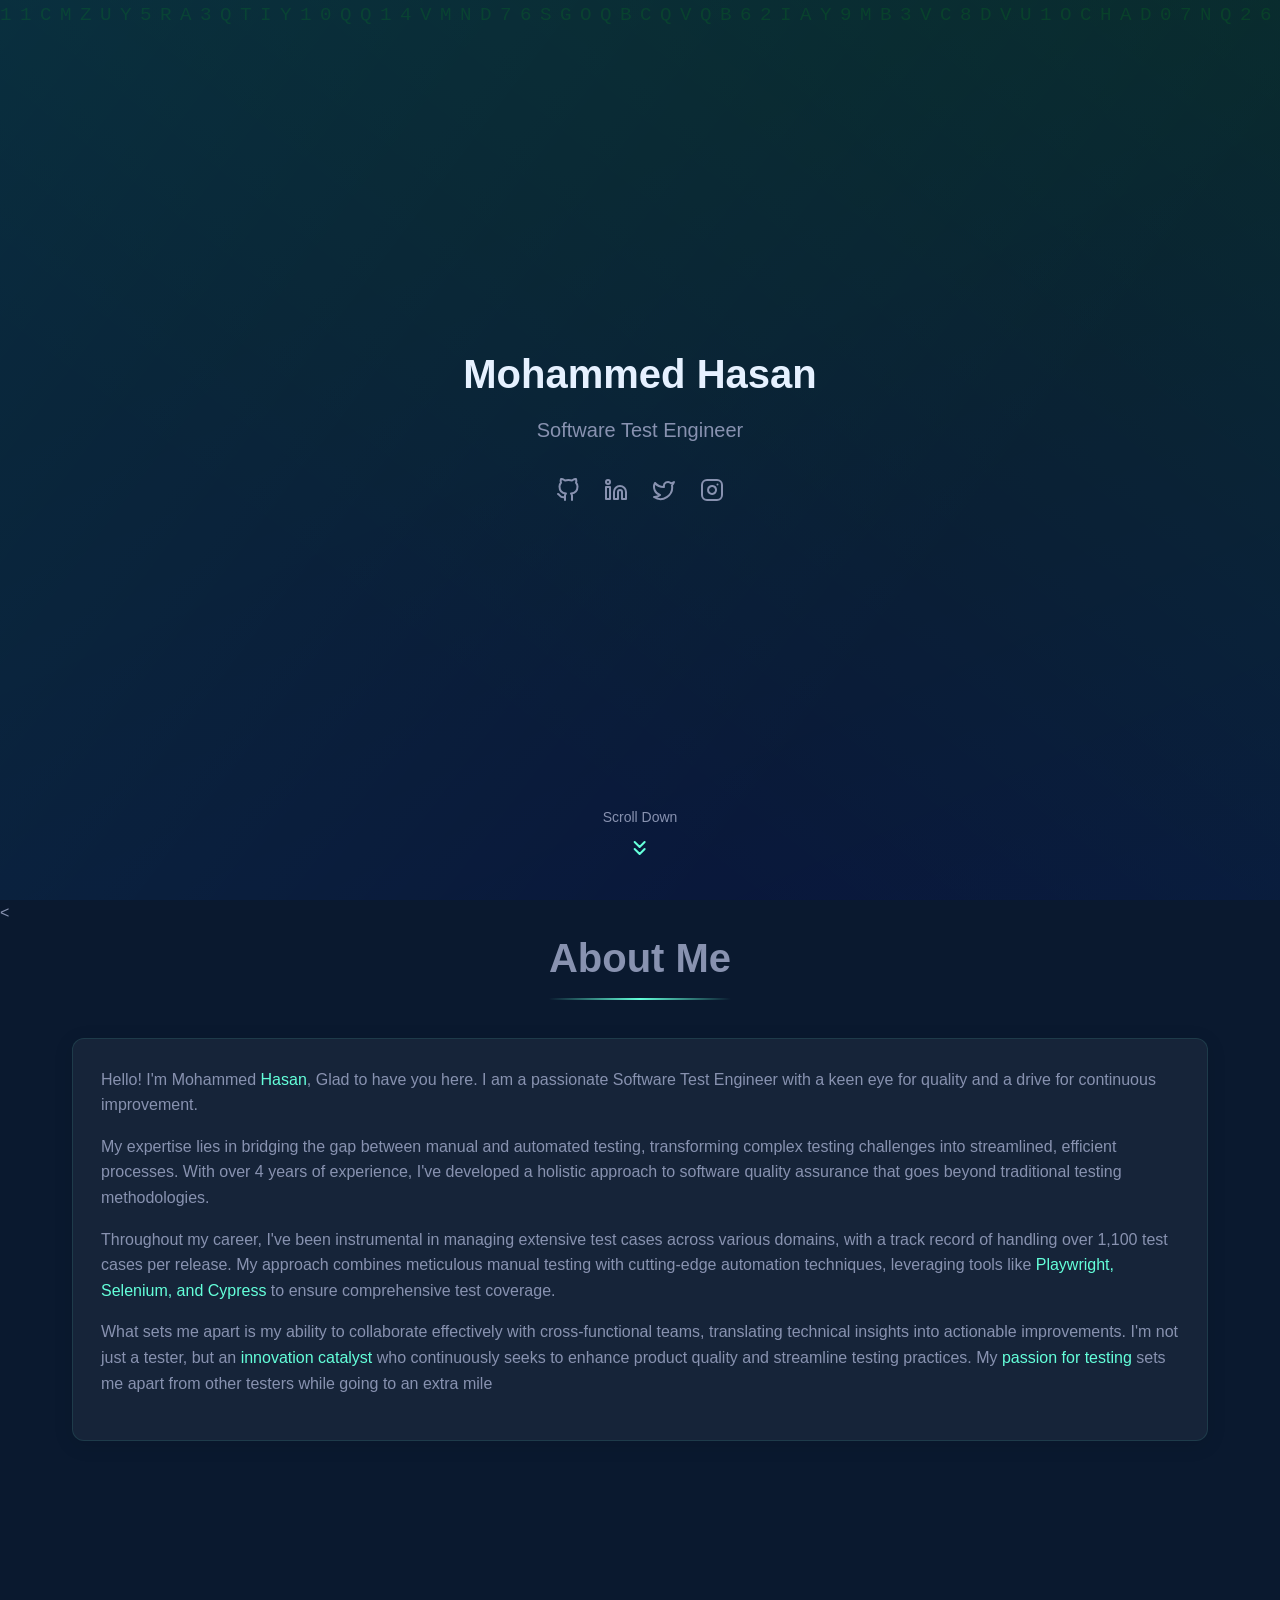
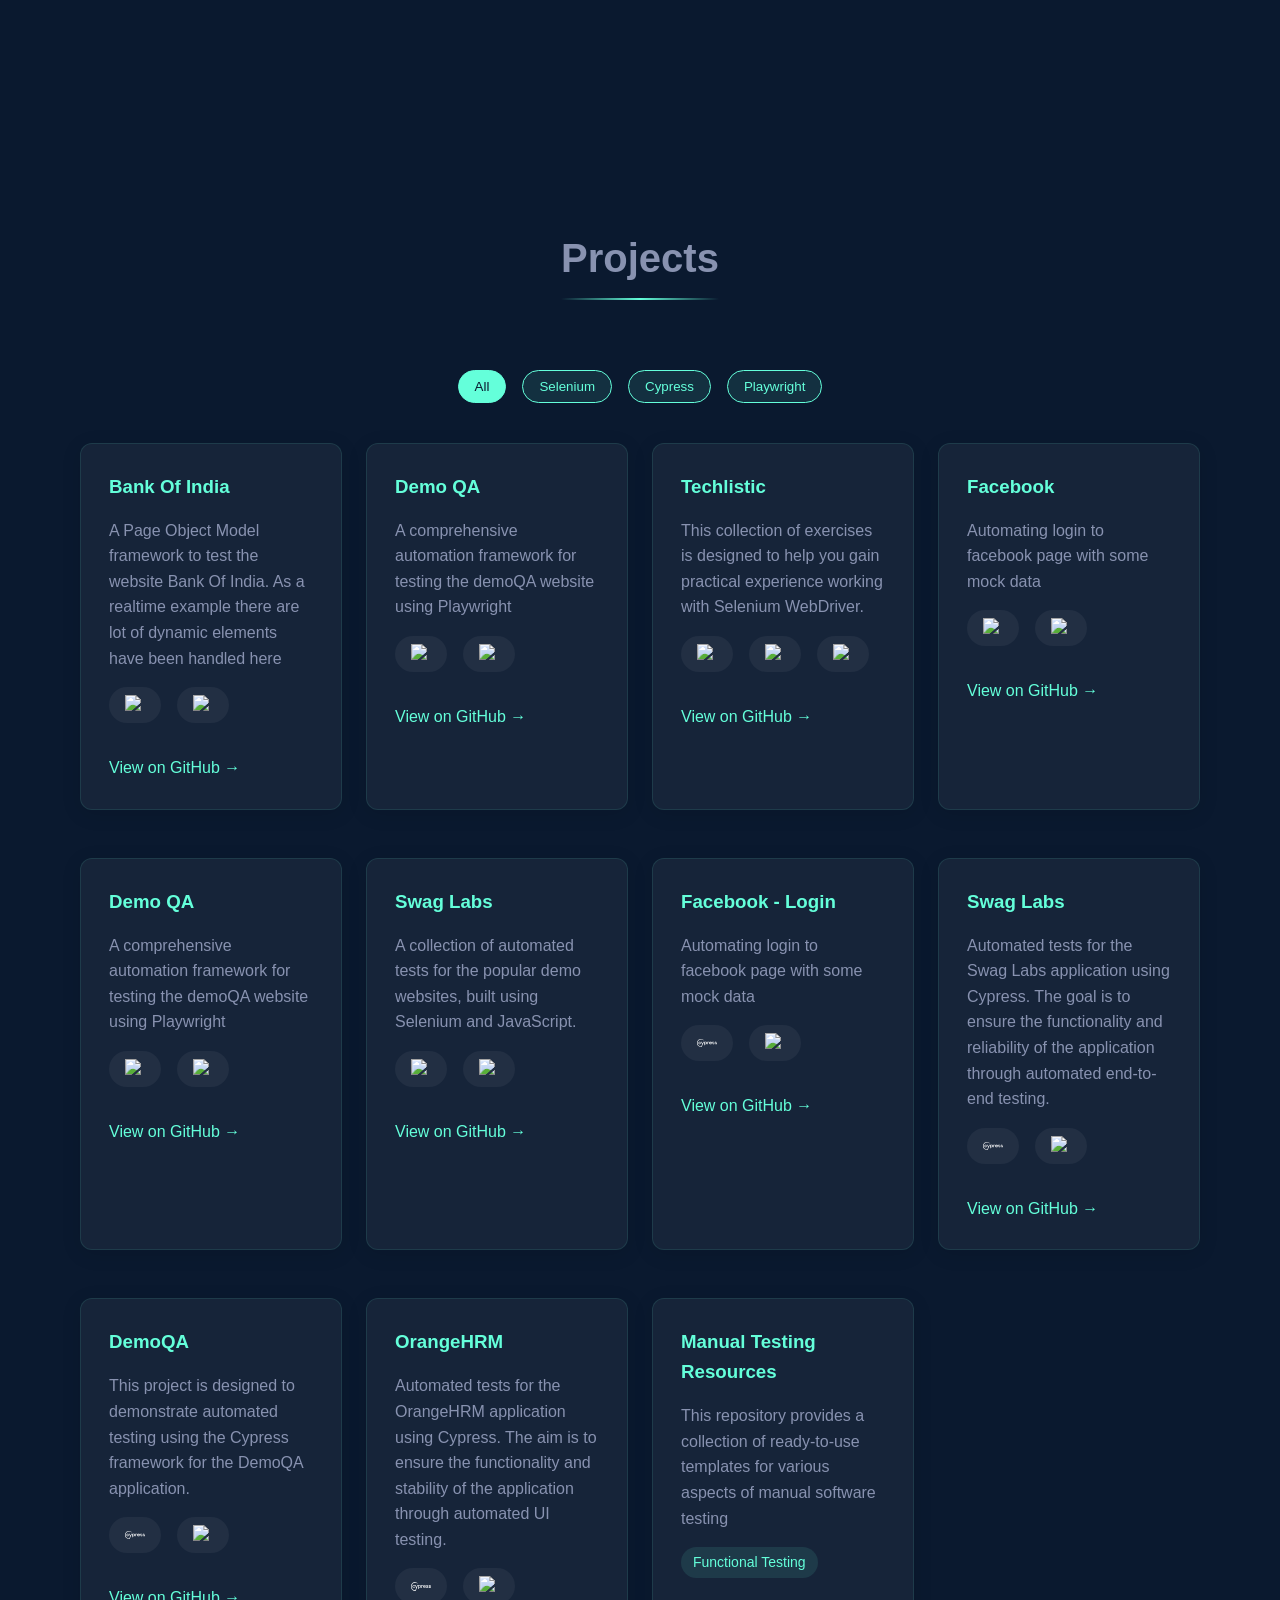
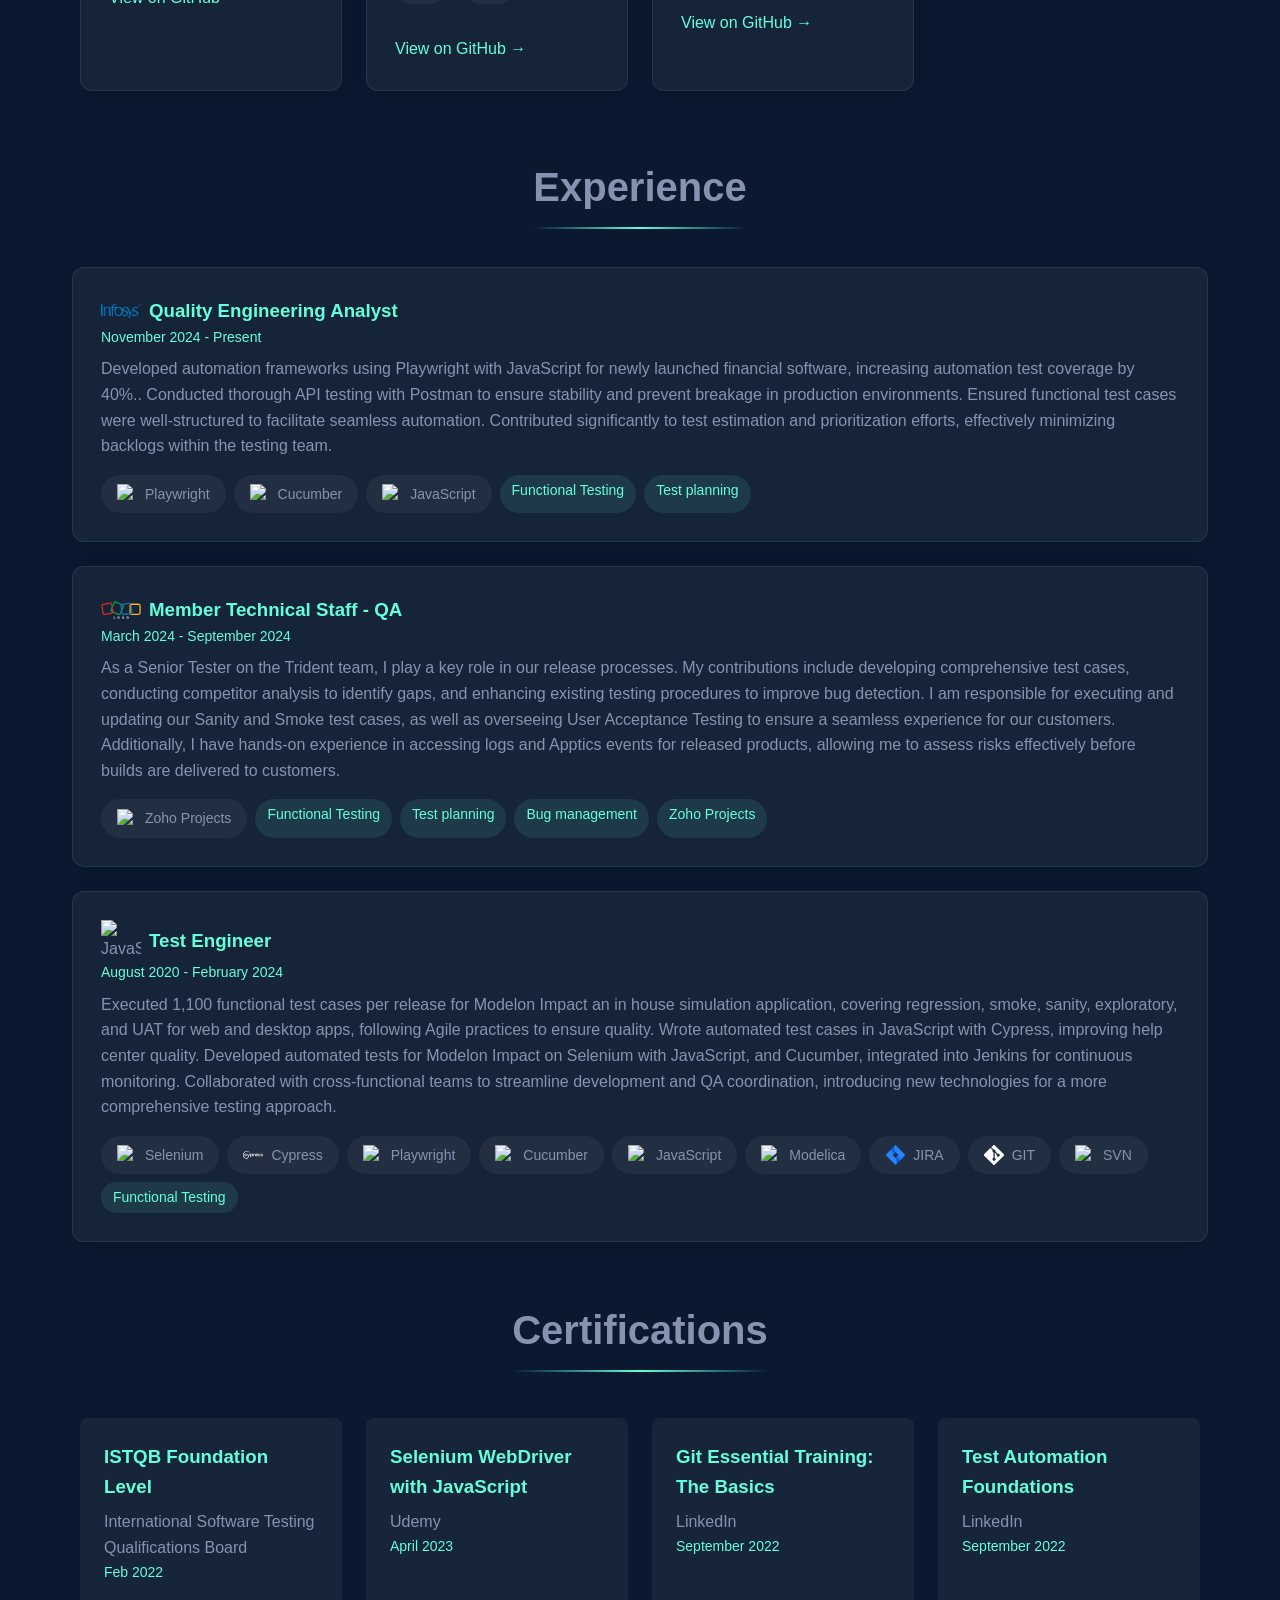
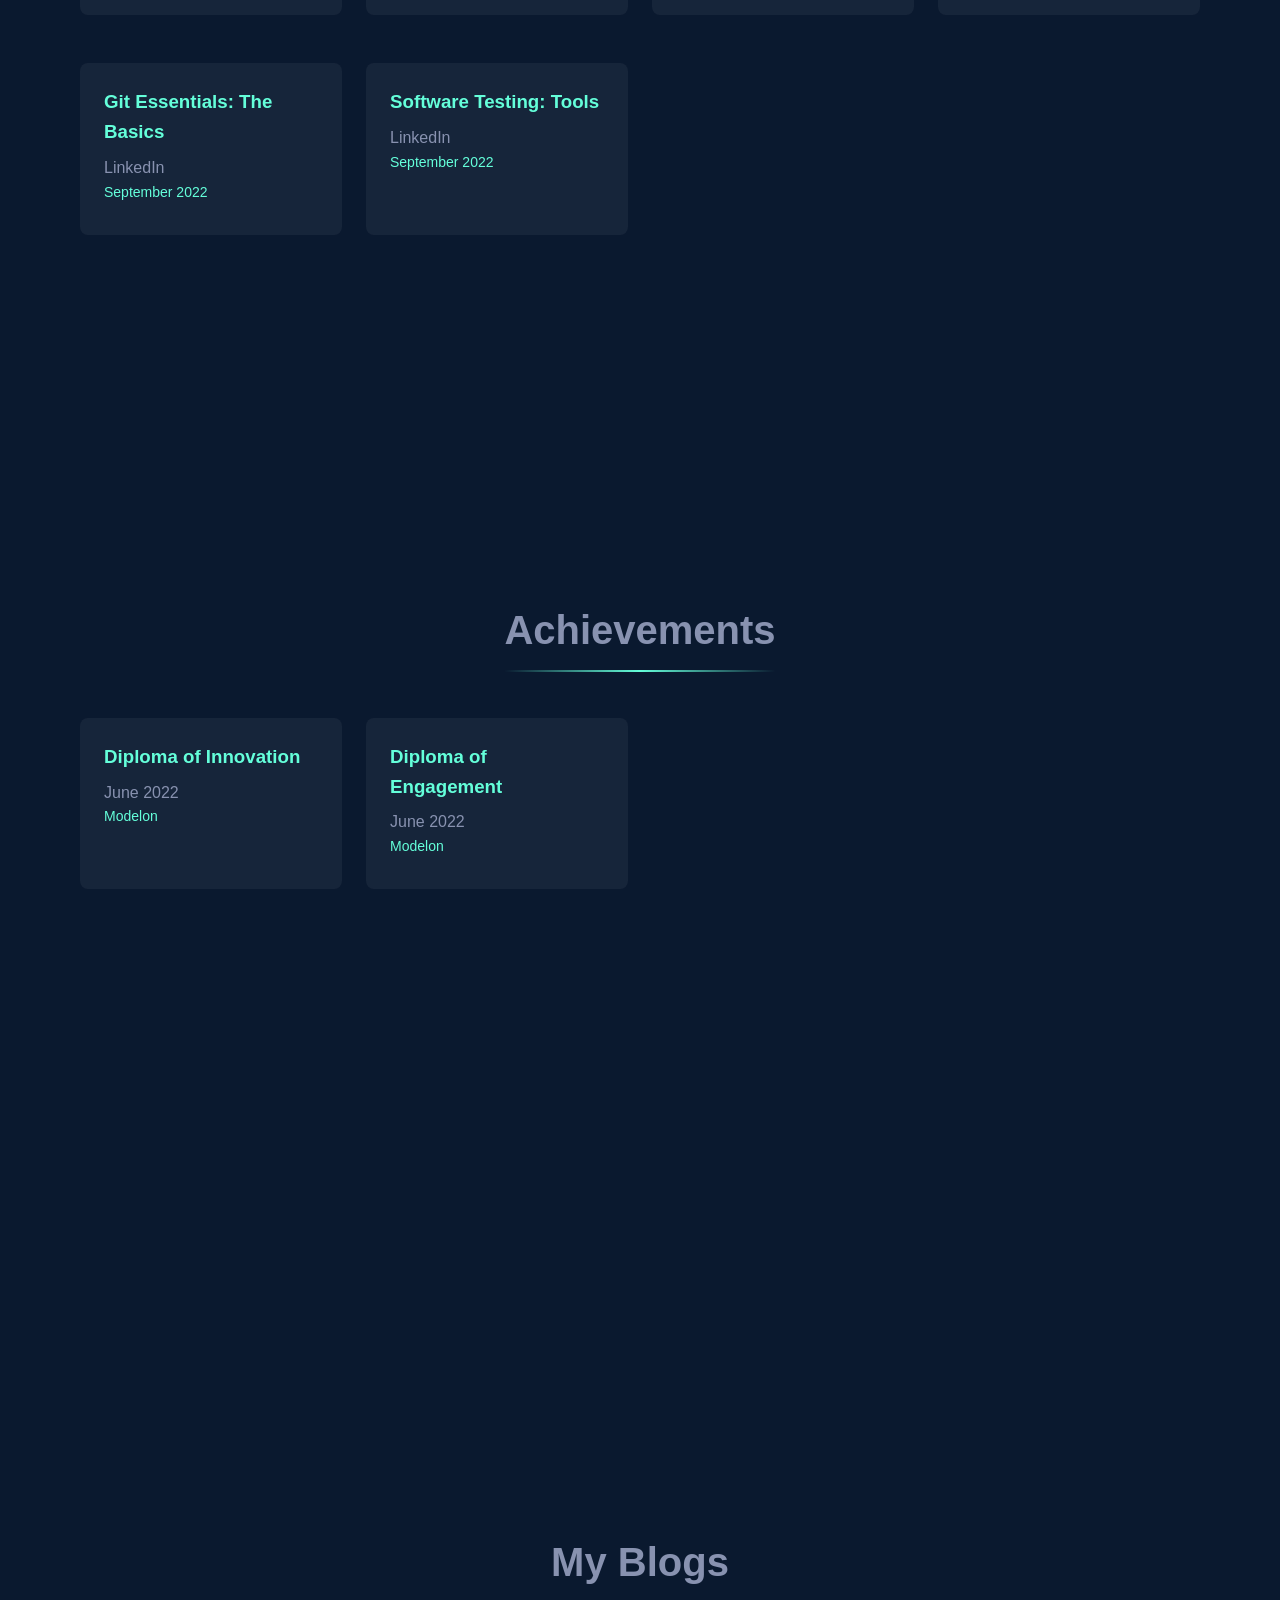
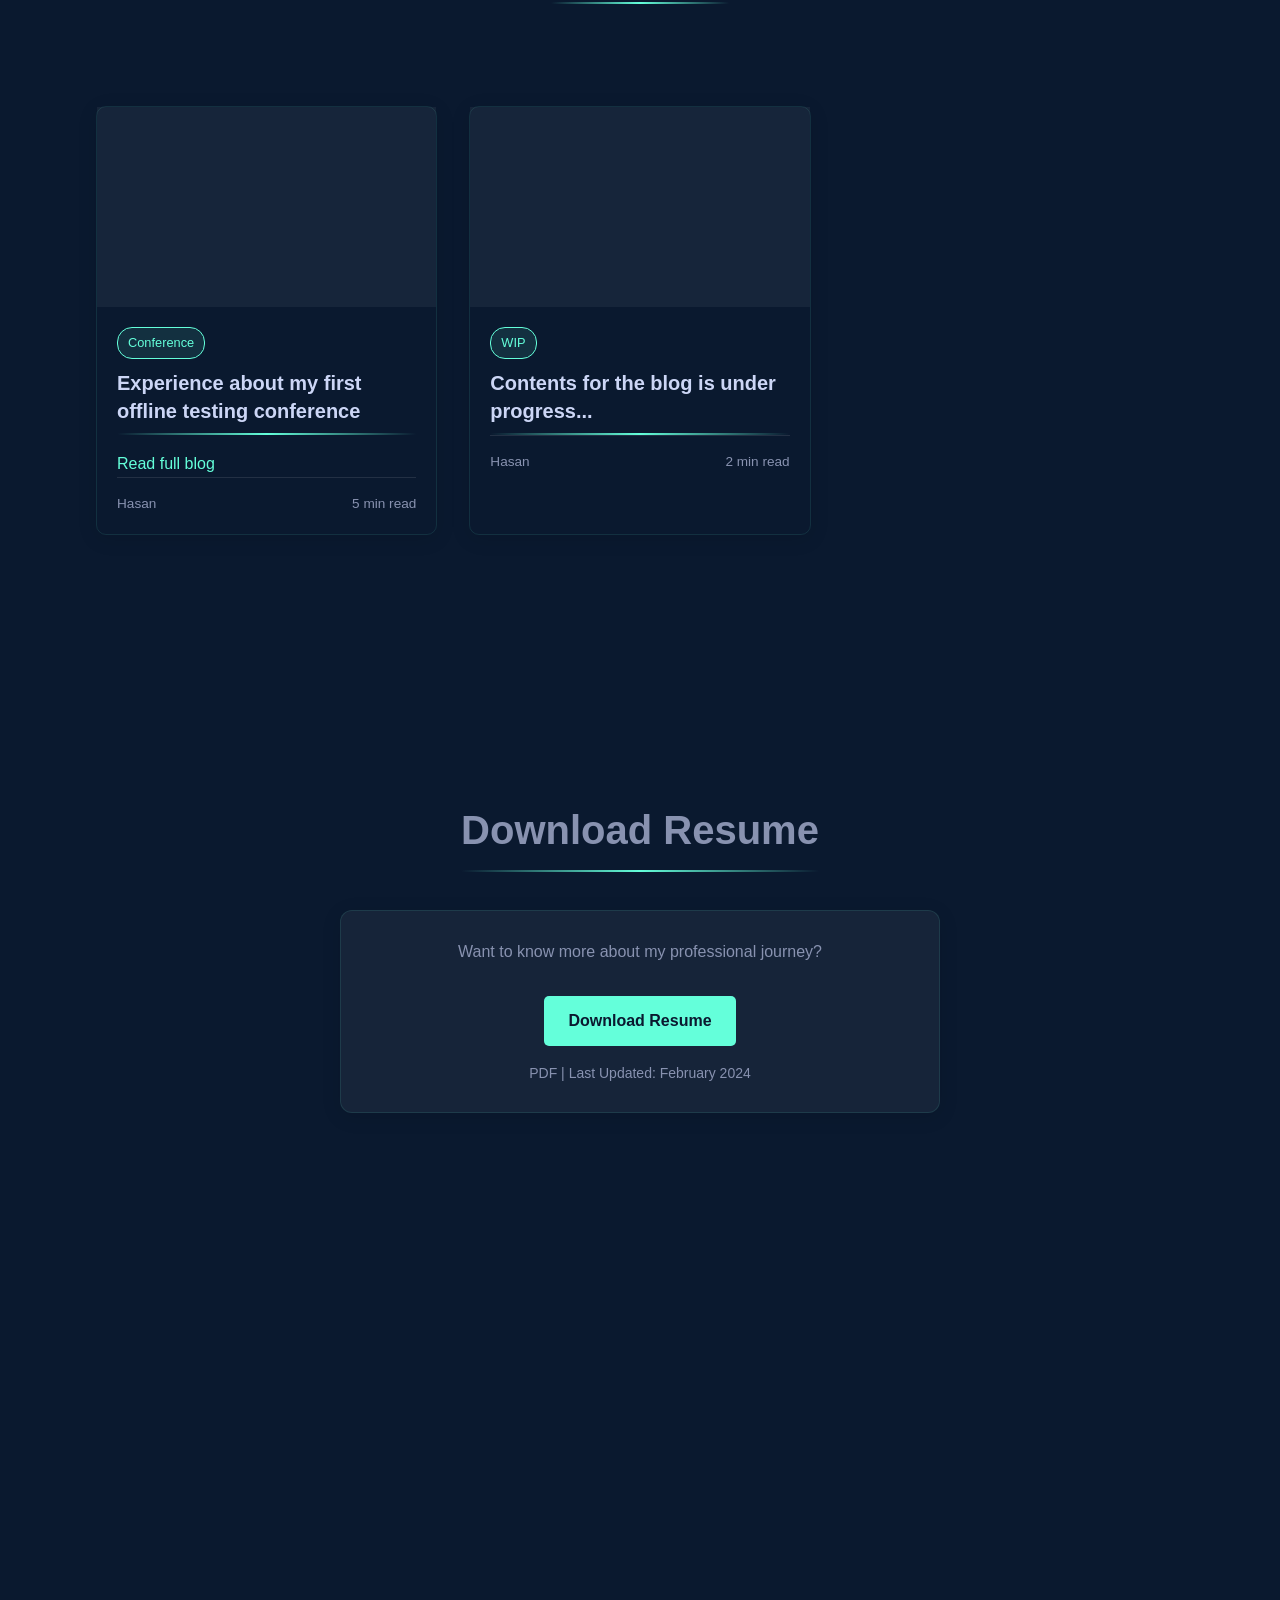
==== commit 979374e2: "fix: updated timeline bugs" ====
--- a/index.html
+++ b/index.html
@@ -855,7 +855,7 @@
                         style="width: 40px; height: auto; margin-right: 0.5rem;">
                     <h3 style="margin: 0;">Member Technical Staff - QA</h3>
                 </div>
-                <p class="timeline">March 2024 - September</p>
+                <p class="timeline">March 2024 - September 2024</p>
                 <p>As a Senior Tester on the Trident team, I play a key role in our release processes. My contributions
                     include developing comprehensive test cases, conducting competitor analysis to identify gaps, and
                     enhancing existing testing procedures to improve bug detection. I am responsible for executing and
@@ -879,7 +879,7 @@
                         style="width: 40px; height: auto; margin-right: 0.5rem;">
                     <h3 style="margin: 0;">Test Engineer</h3>
                 </div>
-                <p class="timeline">November 2024 - Present</p>
+                <p class="timeline">August 2020 - February 2024</p>
                 <p>Executed 1,100 functional test cases per release for Modelon Impact an in house simulation
                     application,
                     covering regression, smoke, sanity, exploratory, and UAT for web and desktop apps, following Agile
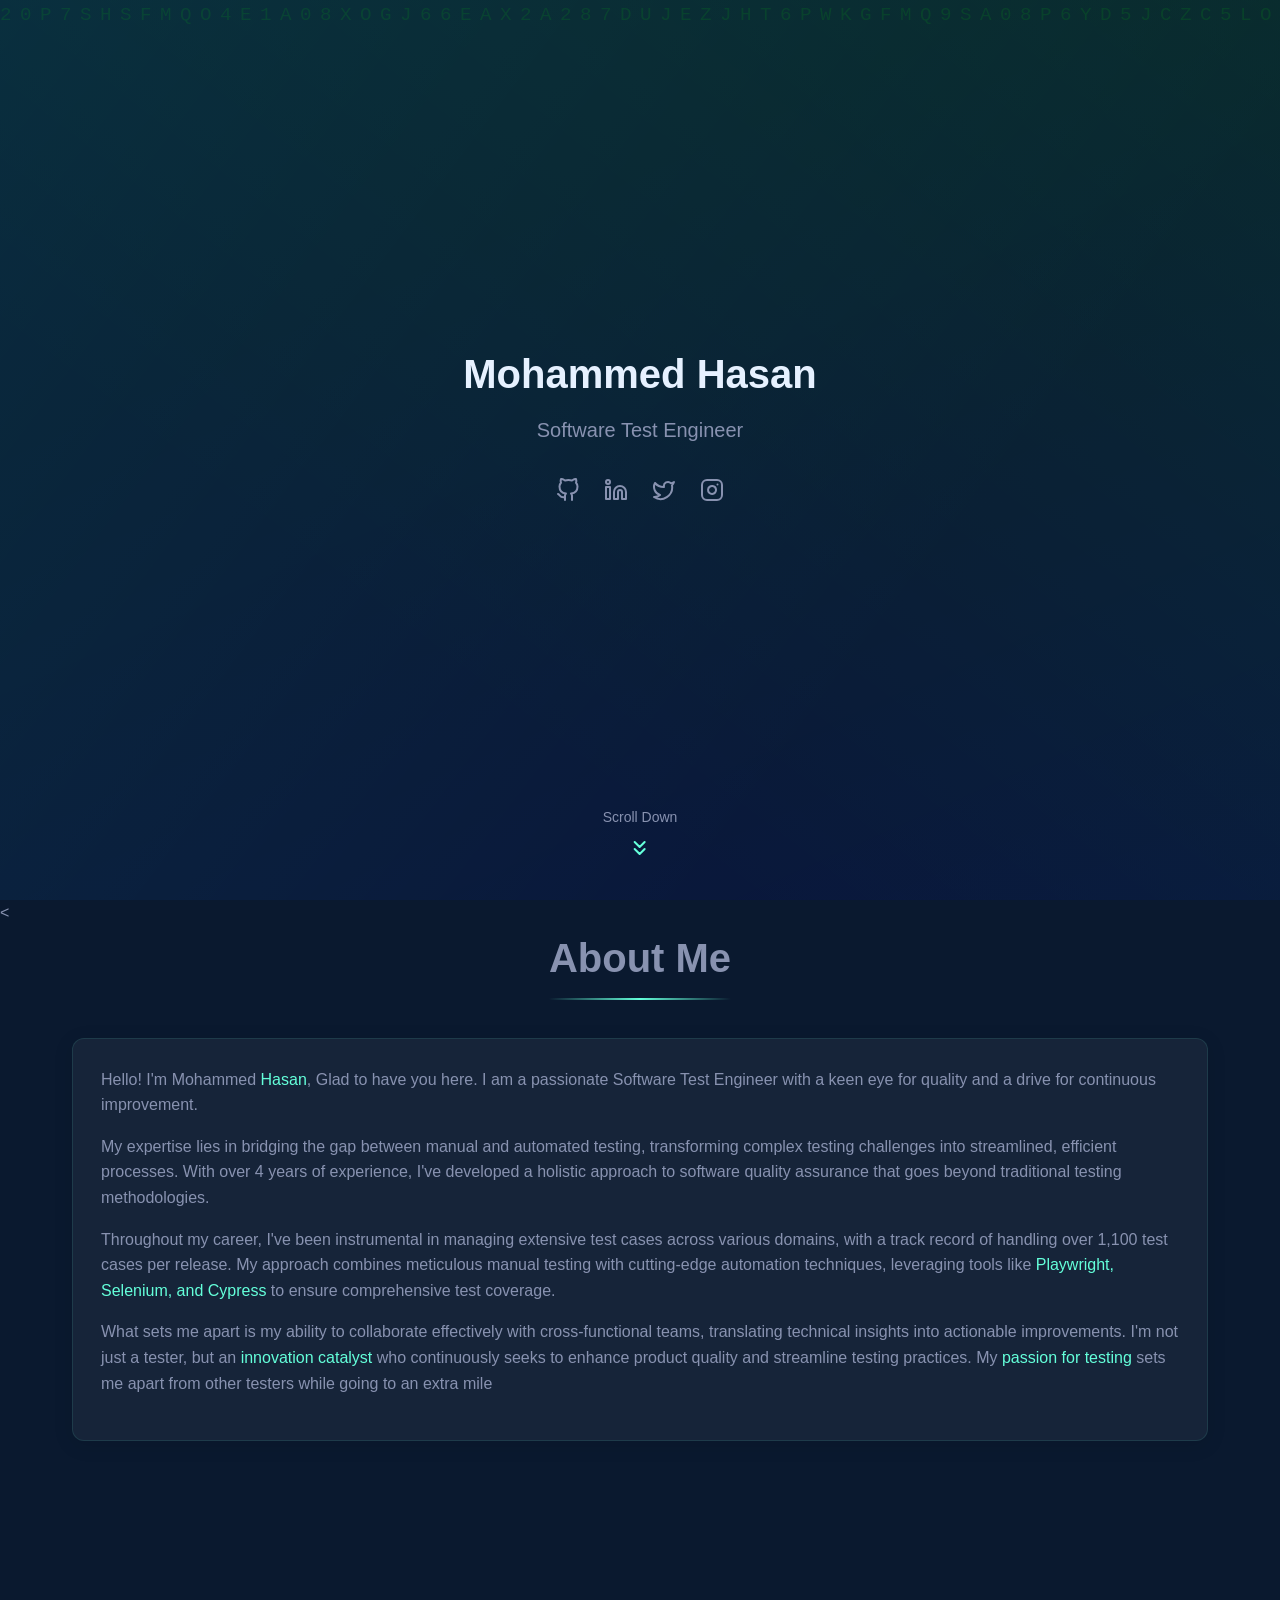
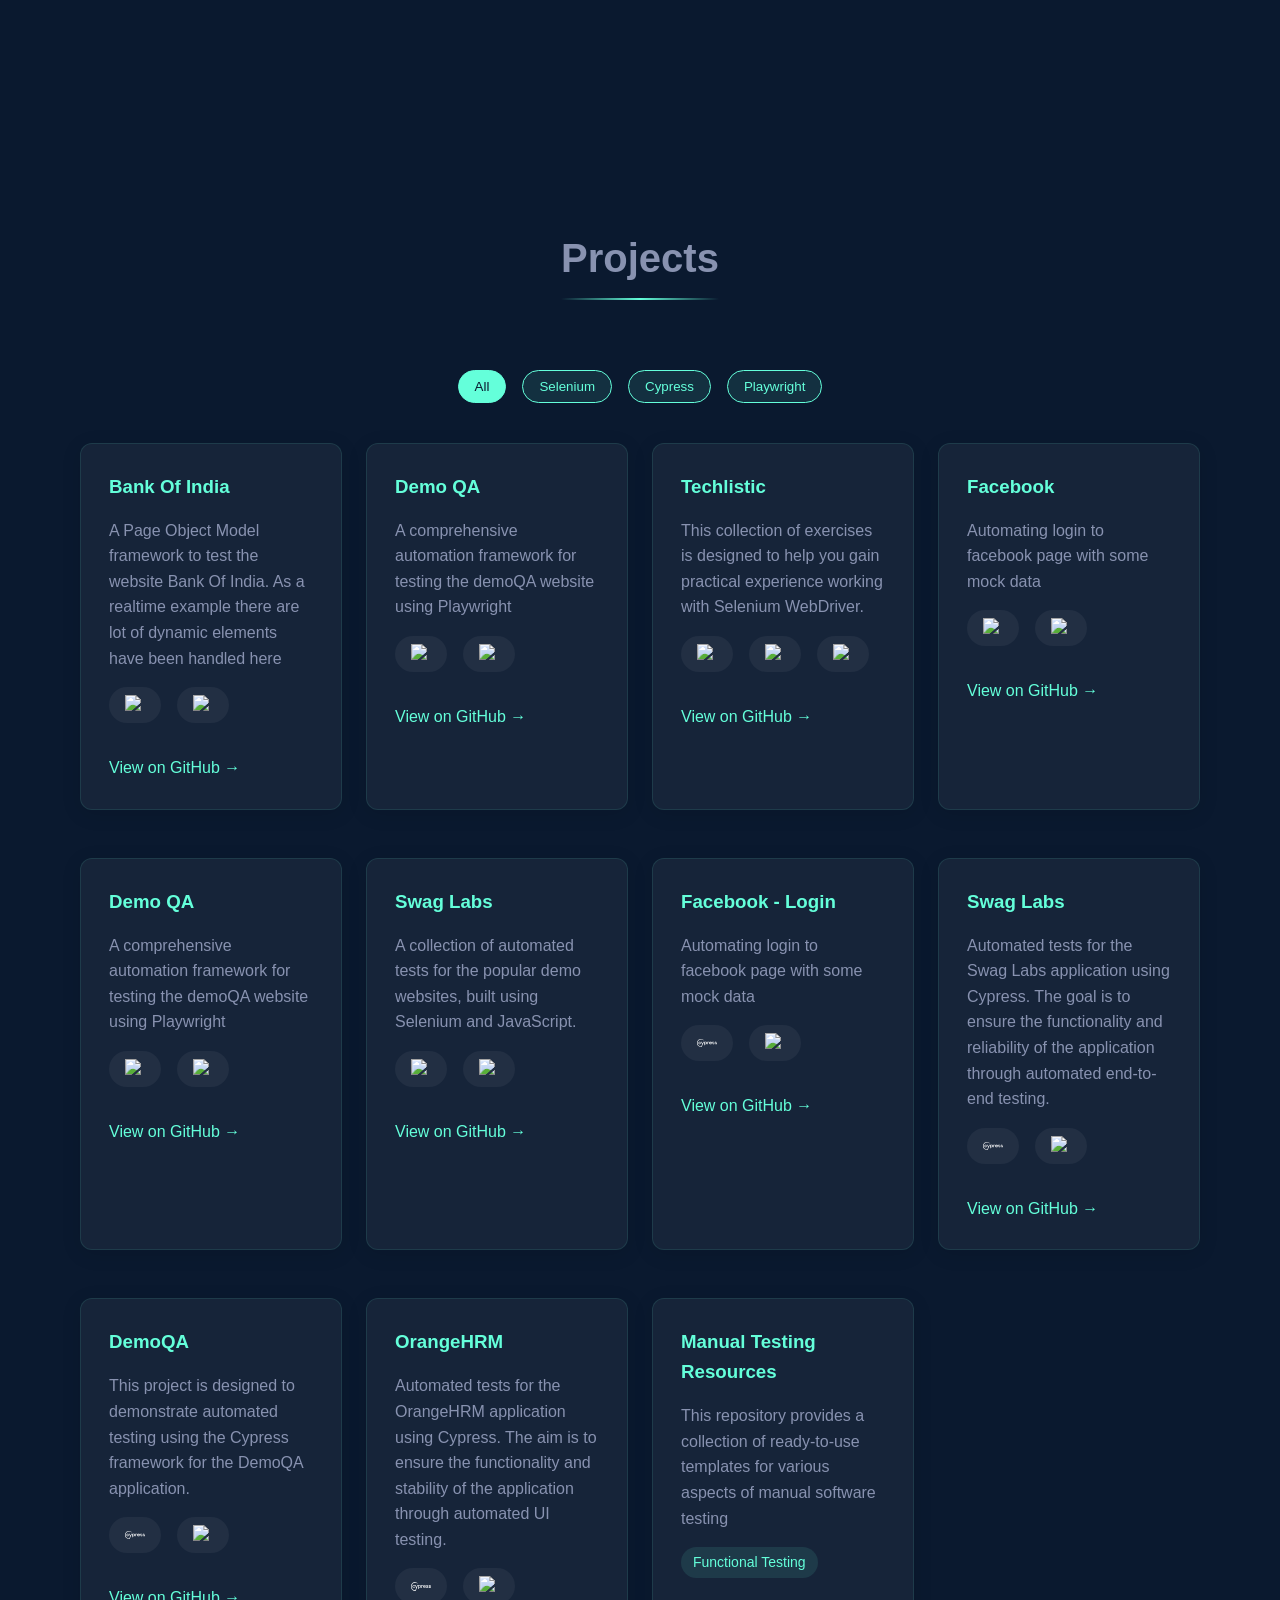
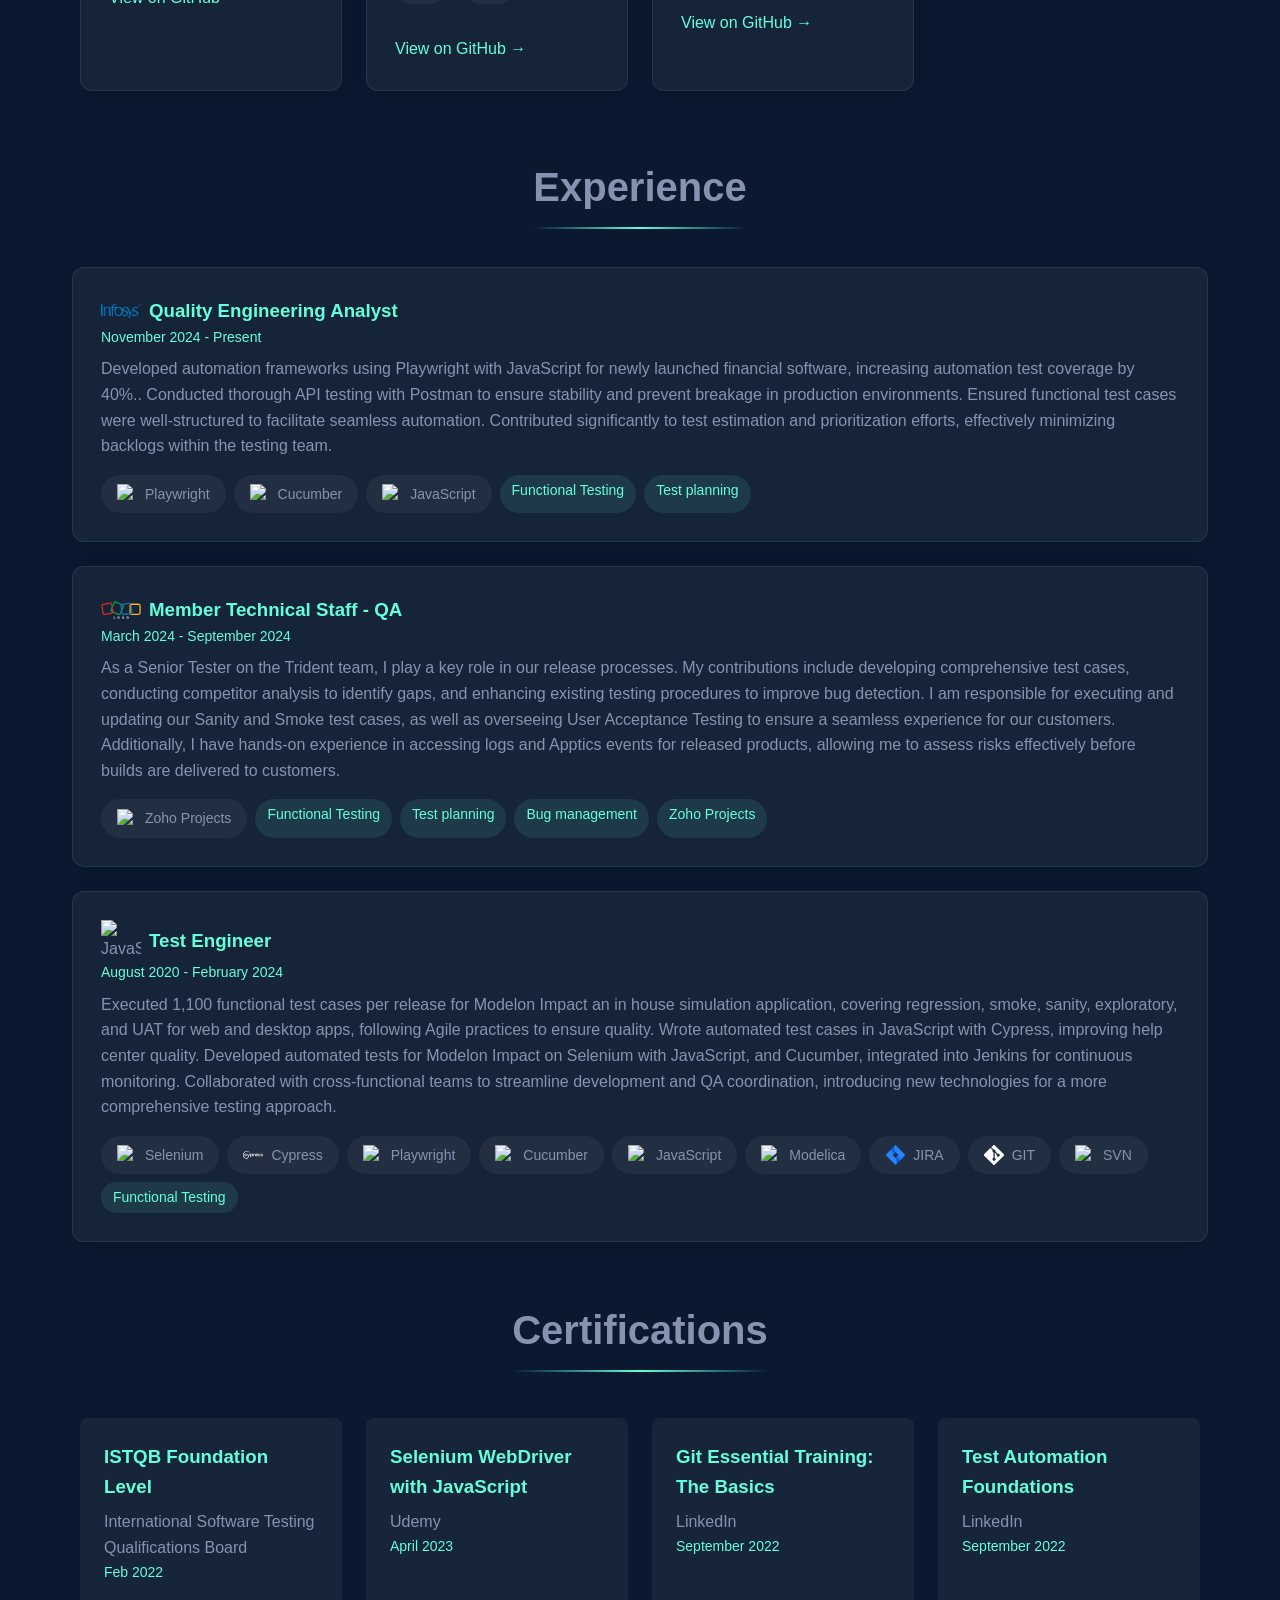
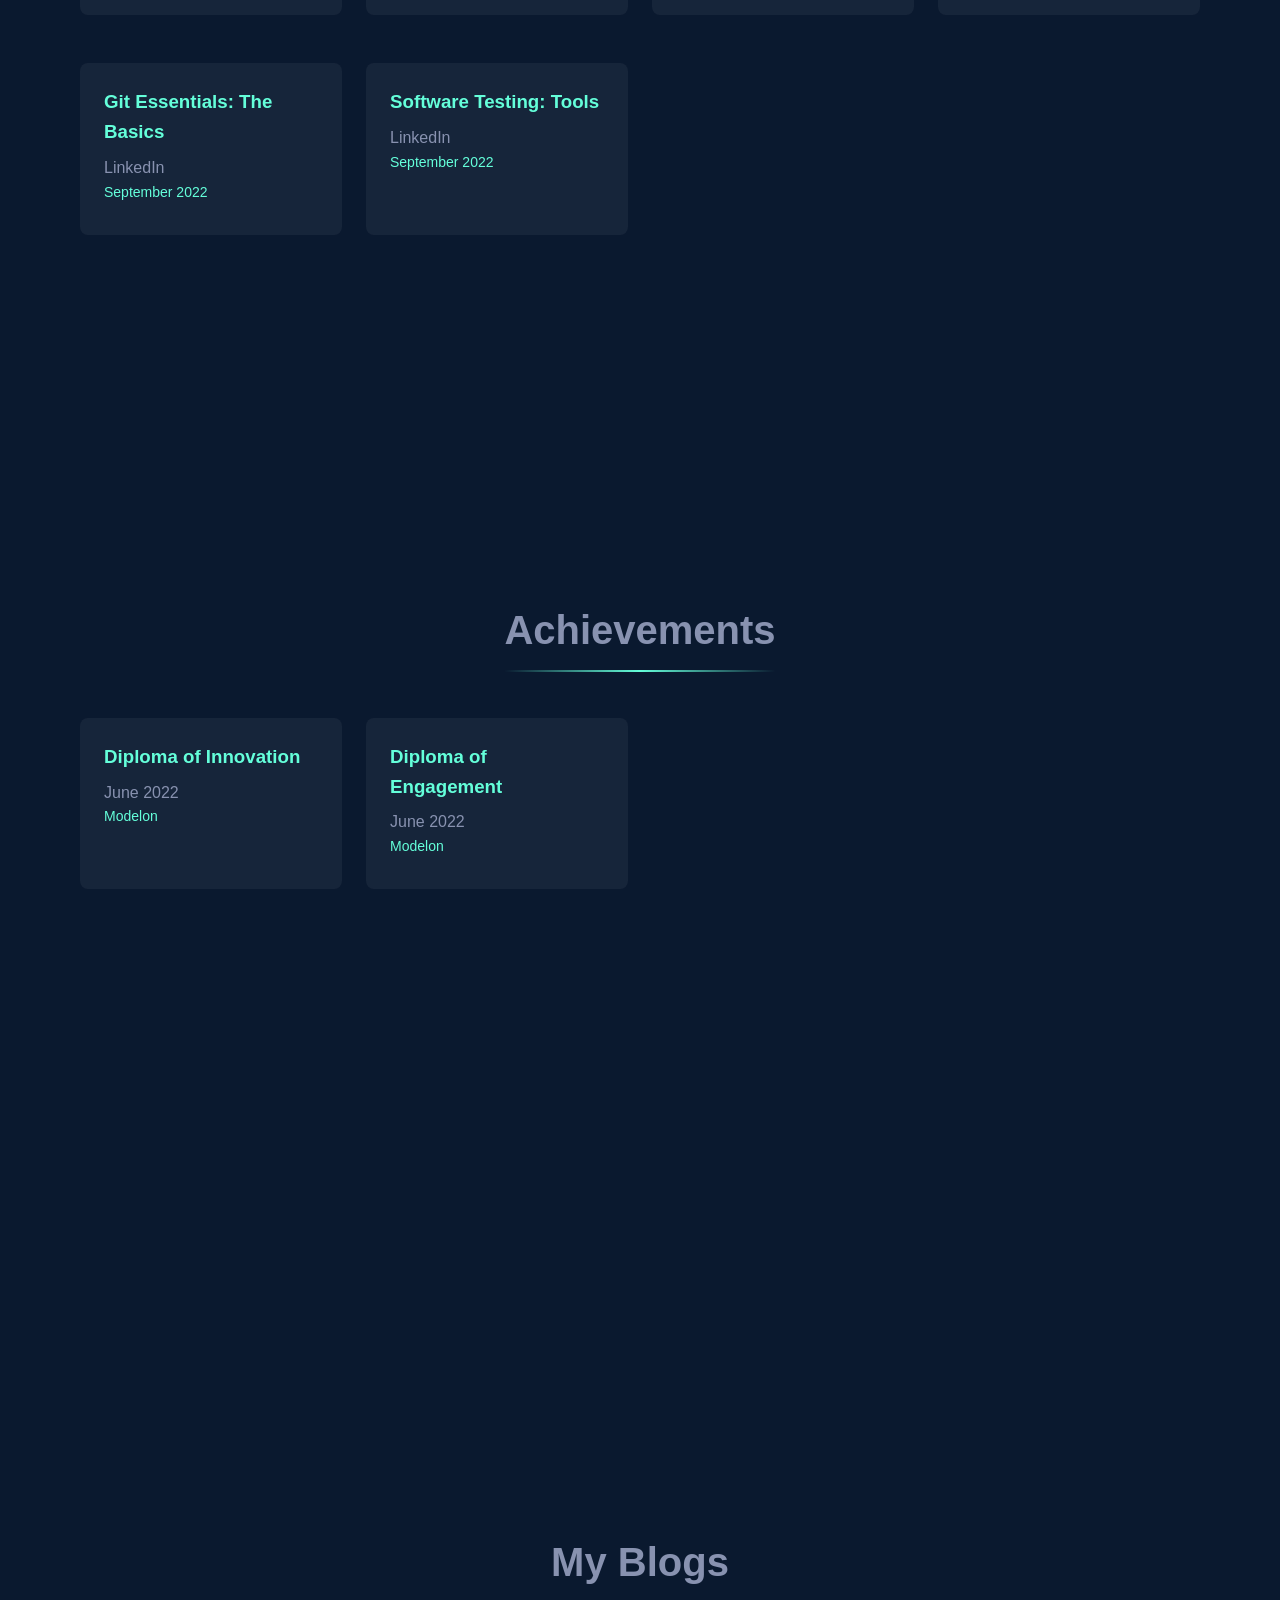
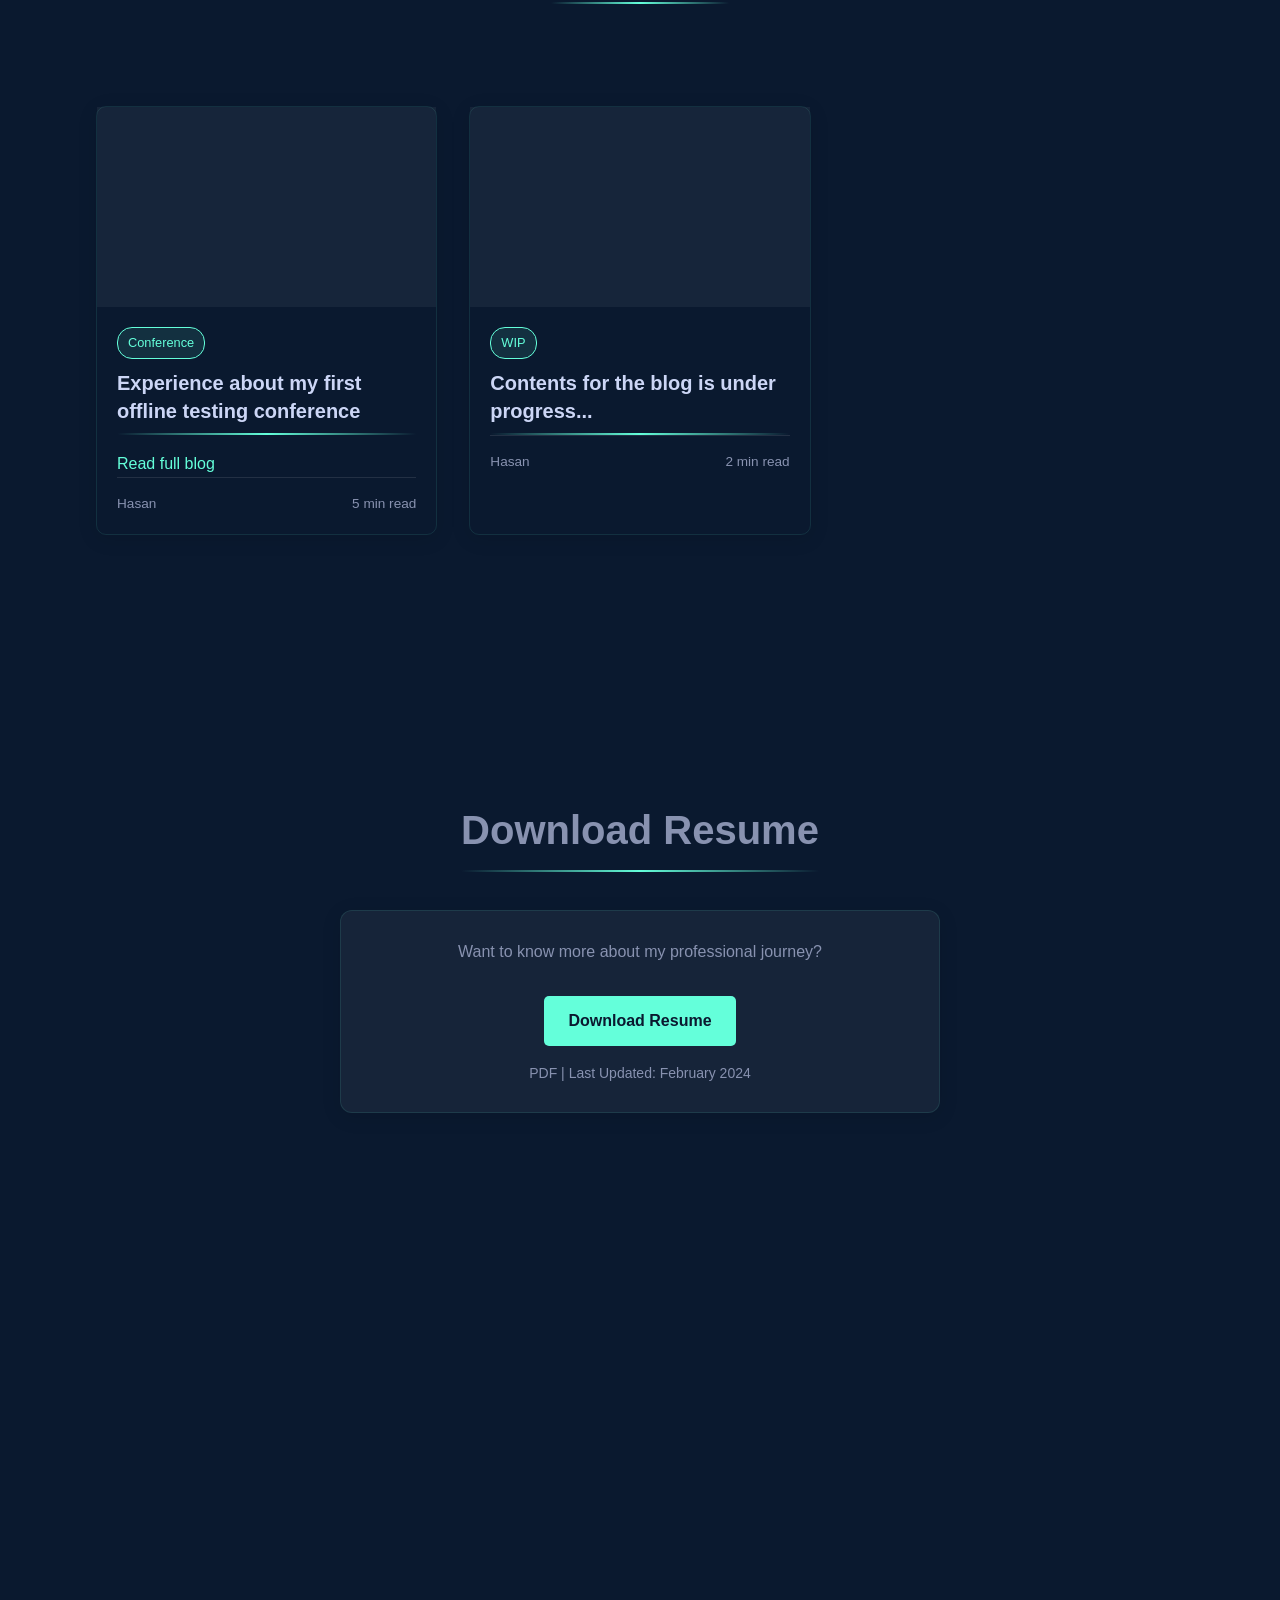
==== commit e44c58d3: "refactor: formatted document" ====
--- a/index.html
+++ b/index.html
@@ -637,7 +637,8 @@
                     <img src="/api/placeholder/150/150" alt="Team collaboration" class="about-image">
                 </div> -->
                 <div class="about-text">
-                    <p class="about-paragraph">Hello! I'm Mohammed <span class="highlight">Hasan</span>, Glad to have you here. I am a passionate Software Test Engineer with a
+                    <p class="about-paragraph">Hello! I'm Mohammed <span class="highlight">Hasan</span>, Glad to have
+                        you here. I am a passionate Software Test Engineer with a
                         keen eye for quality and a drive for continuous improvement.</p>
 
                     <p class="about-paragraph">My expertise lies in bridging the gap between manual and automated
@@ -654,7 +655,8 @@
                     <p class="about-paragraph">What sets me apart is my ability to collaborate effectively with
                         cross-functional teams, translating technical insights into actionable improvements. I'm not
                         just a tester, but an <span class="highlight">innovation catalyst</span> who continuously seeks
-                        to enhance product quality and streamline testing practices. My <span class="highlight">passion for testing</span> sets me apart from other testers while going to an extra mile</p>
+                        to enhance product quality and streamline testing practices. My <span class="highlight">passion
+                            for testing</span> sets me apart from other testers while going to an extra mile</p>
                 </div>
             </div>
         </div>
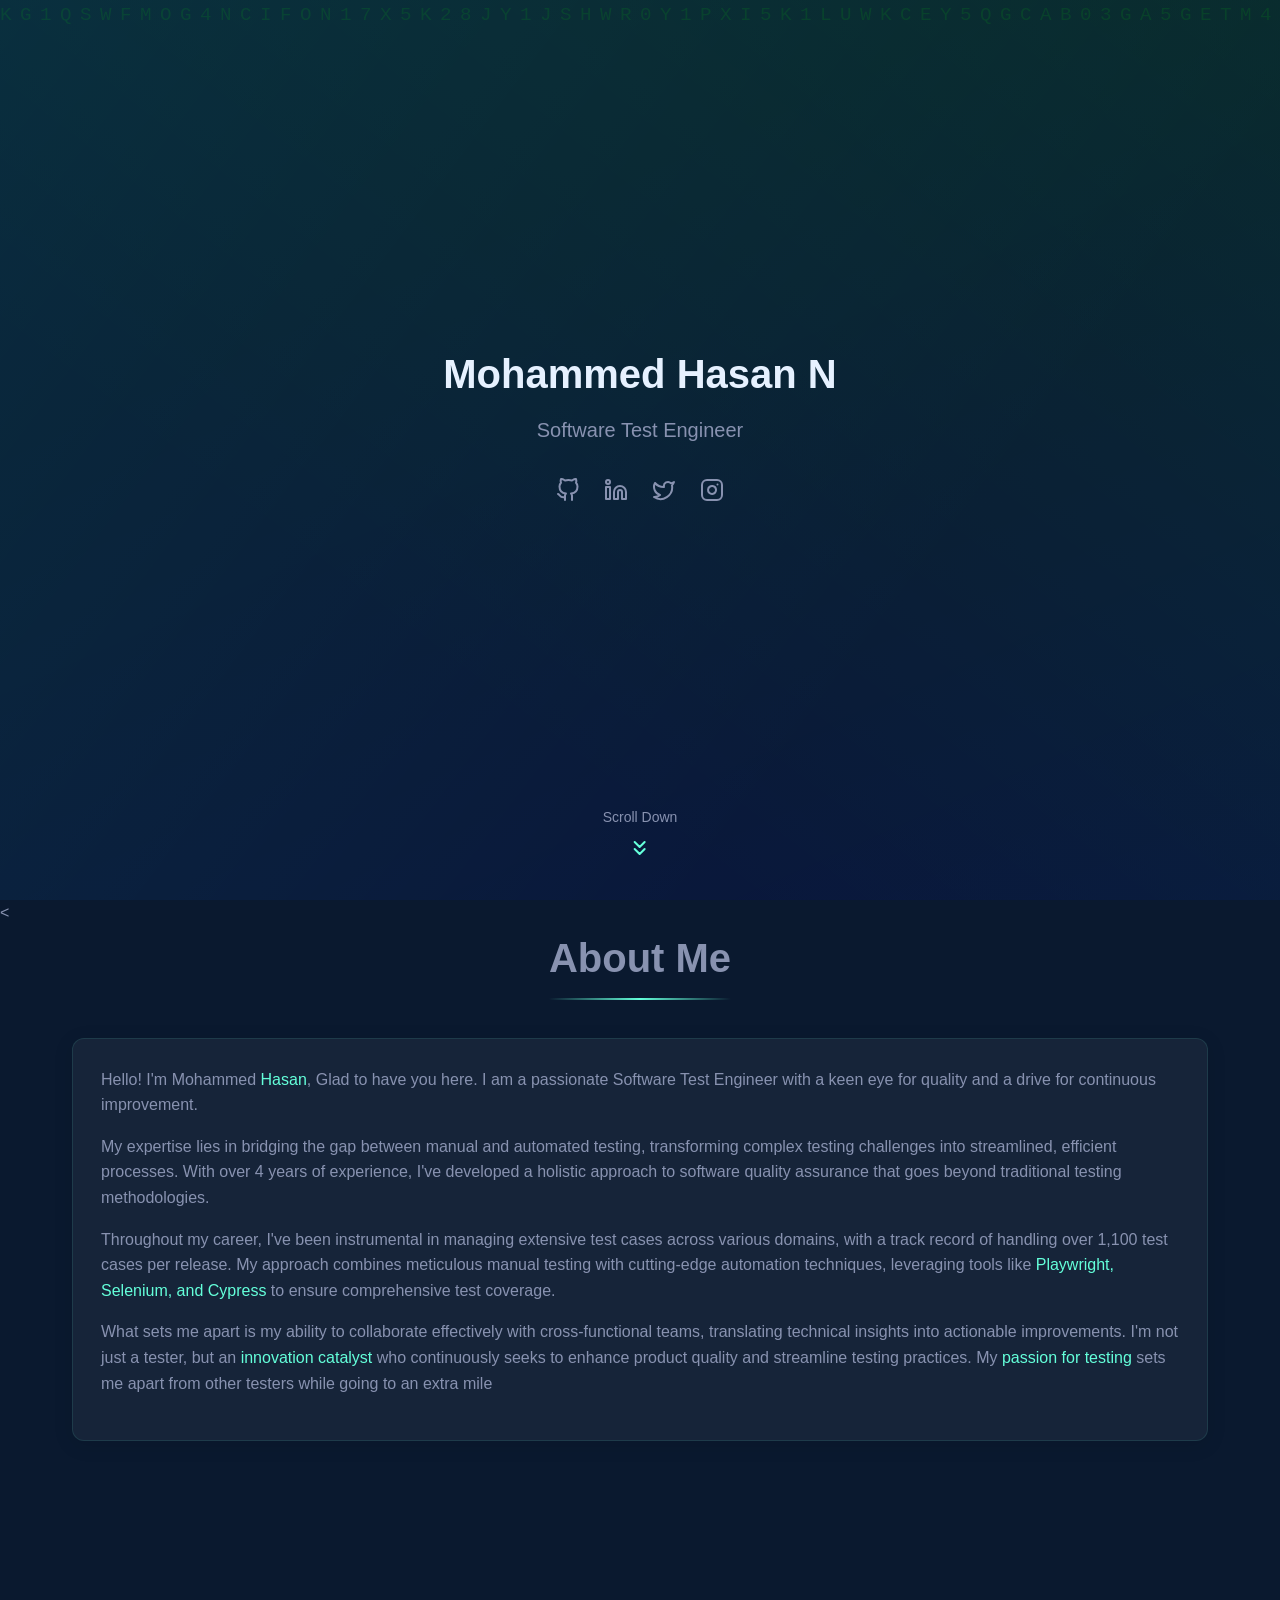
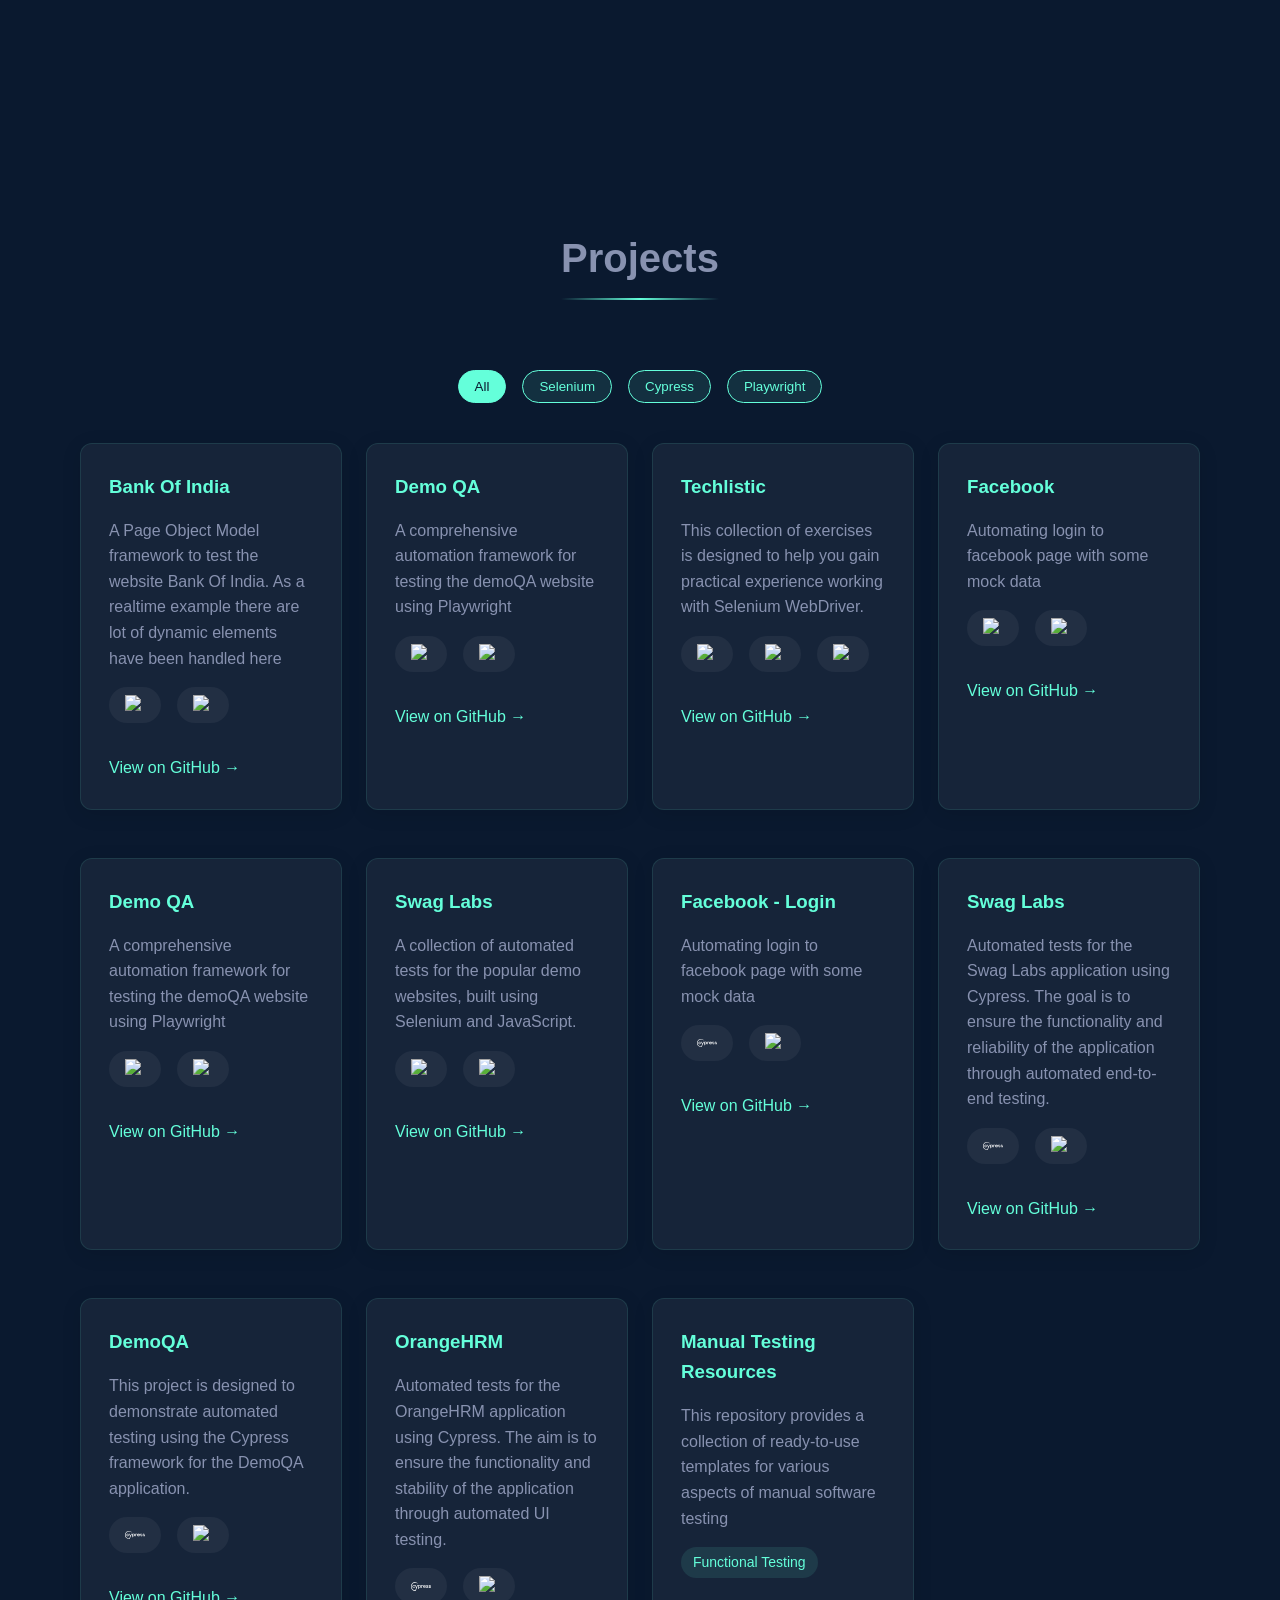
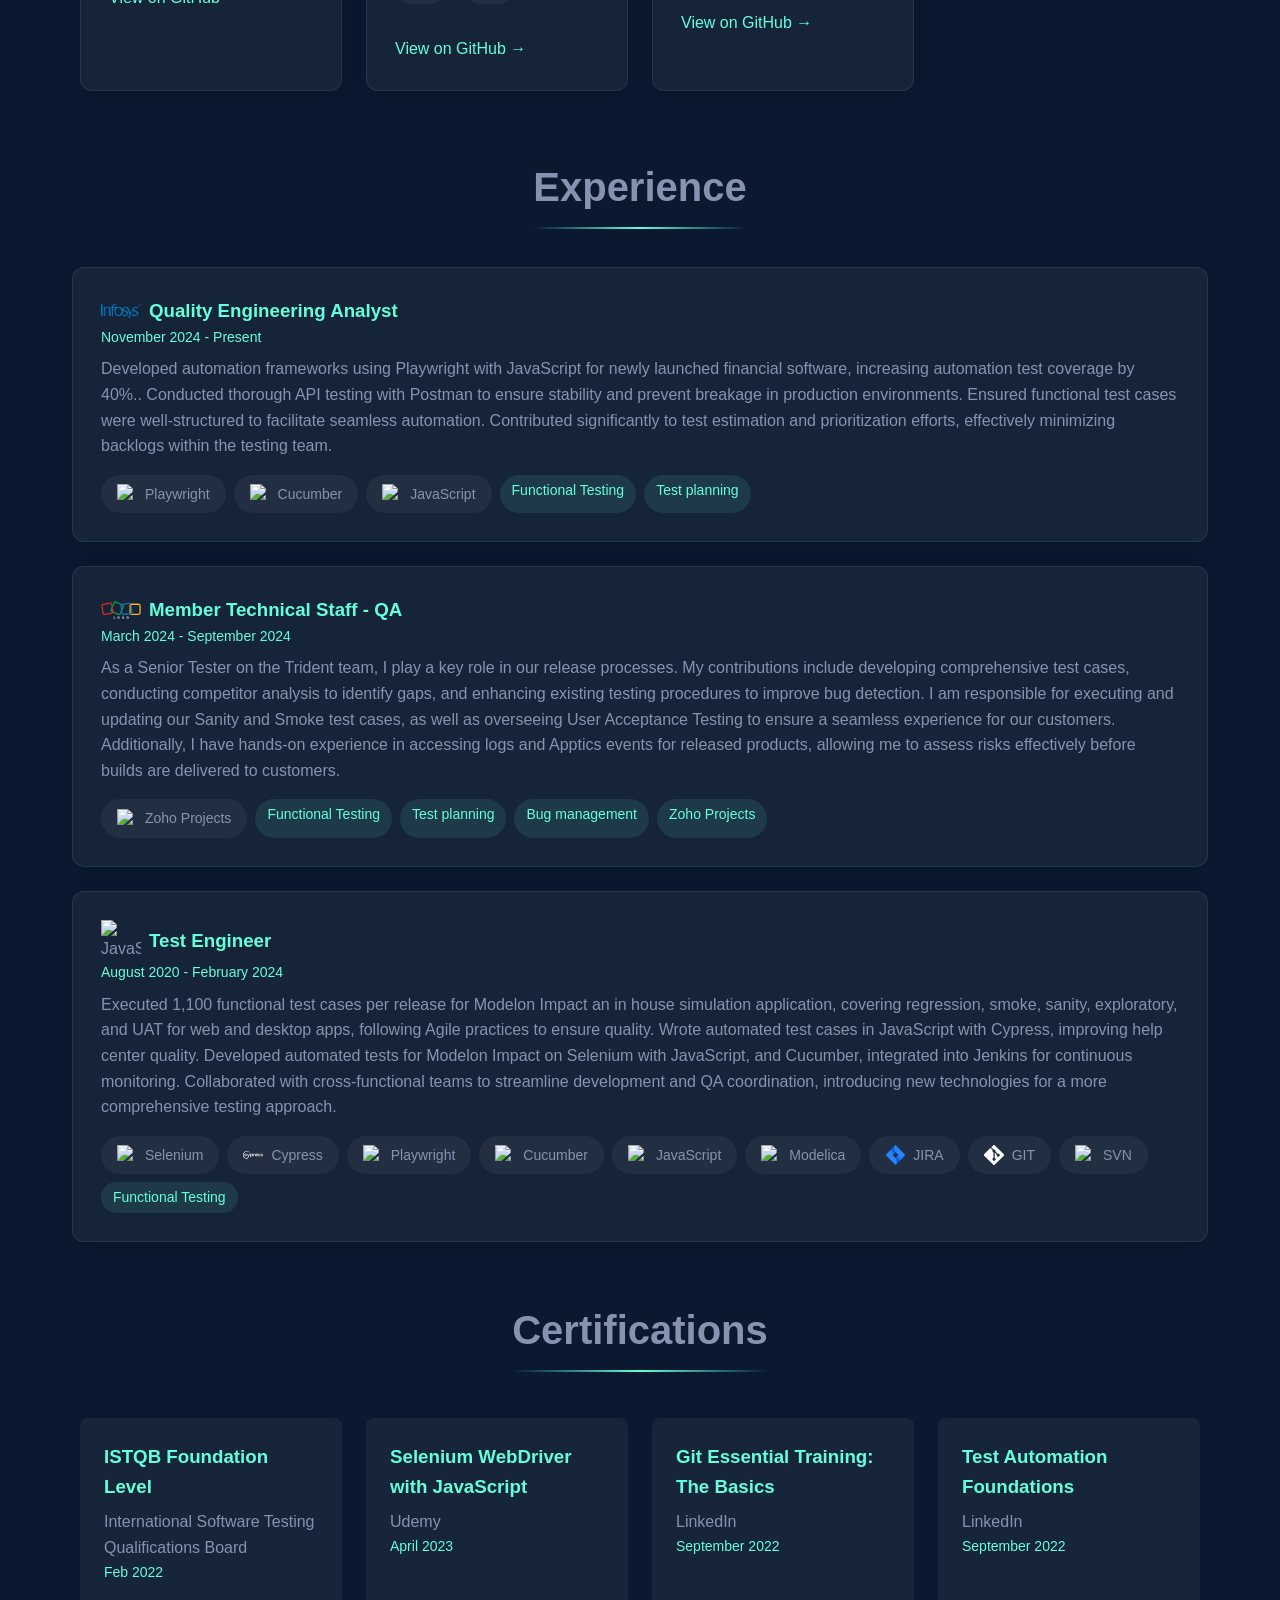
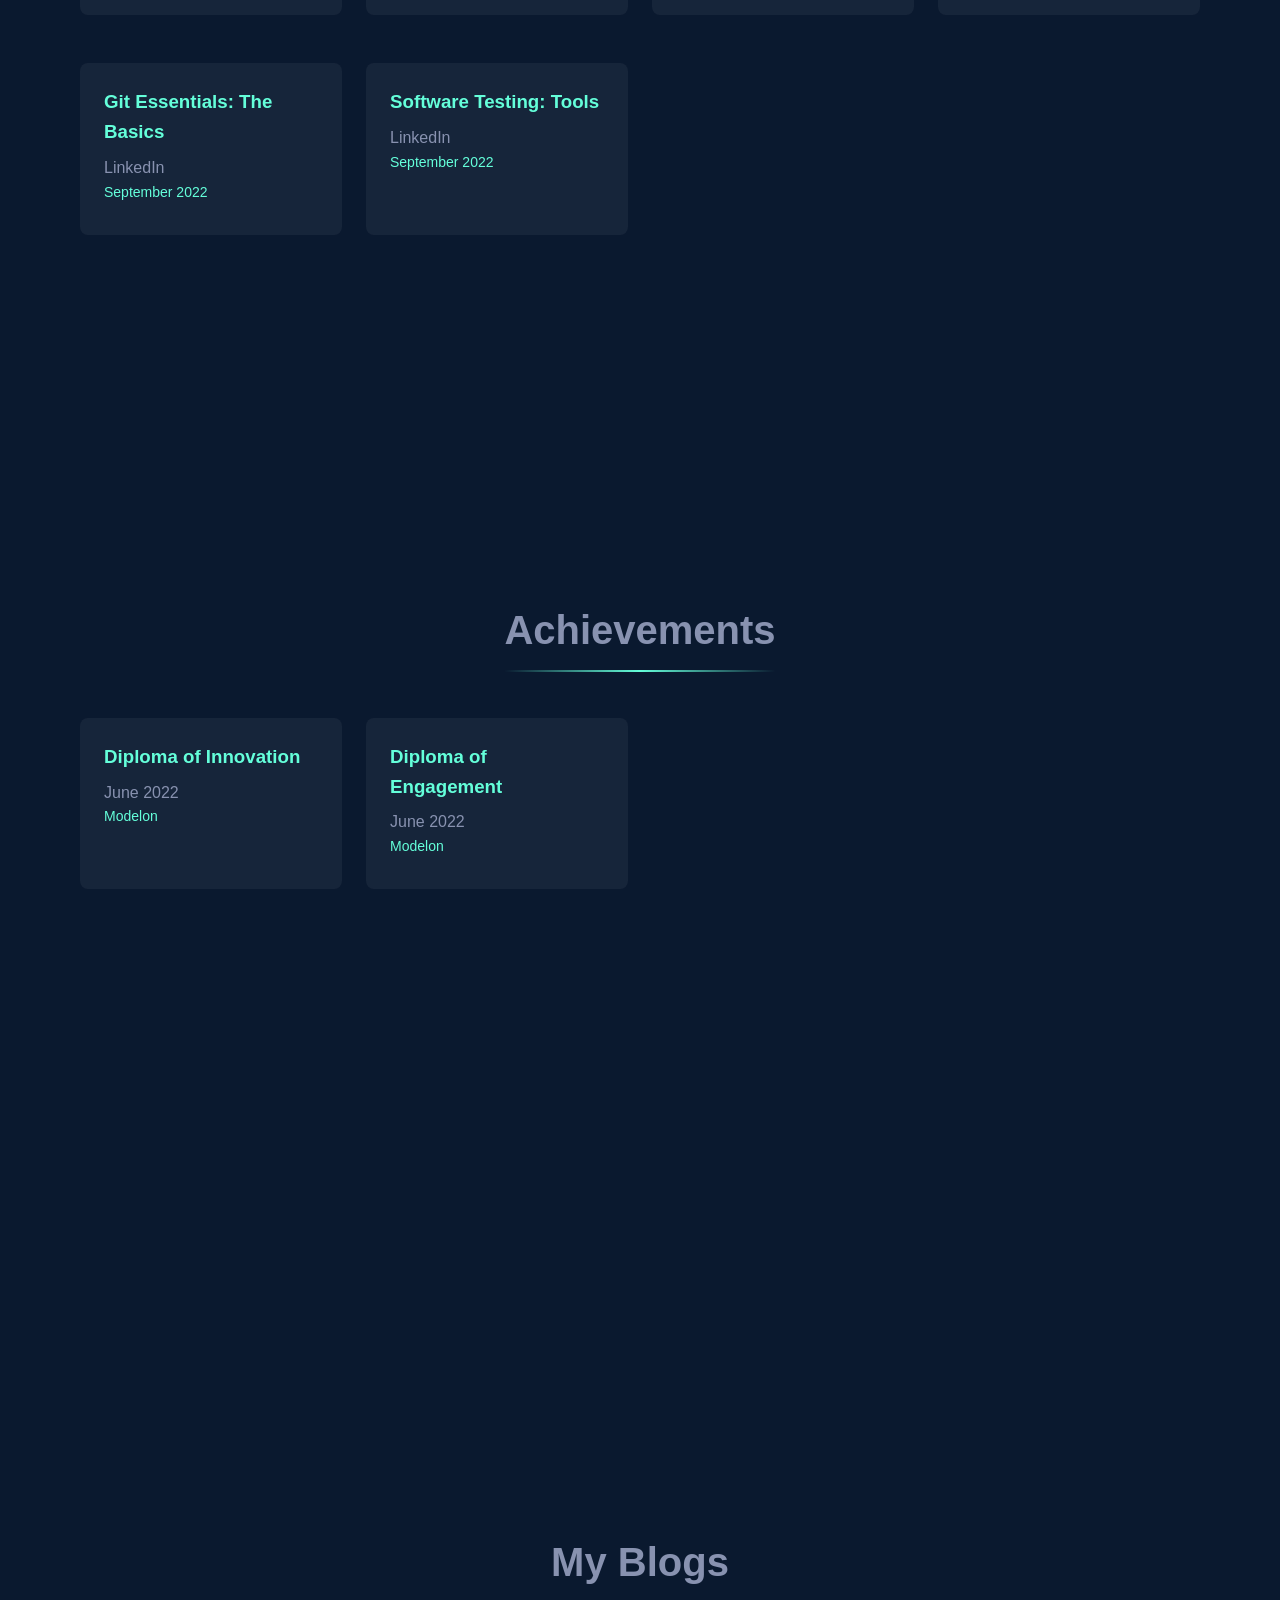
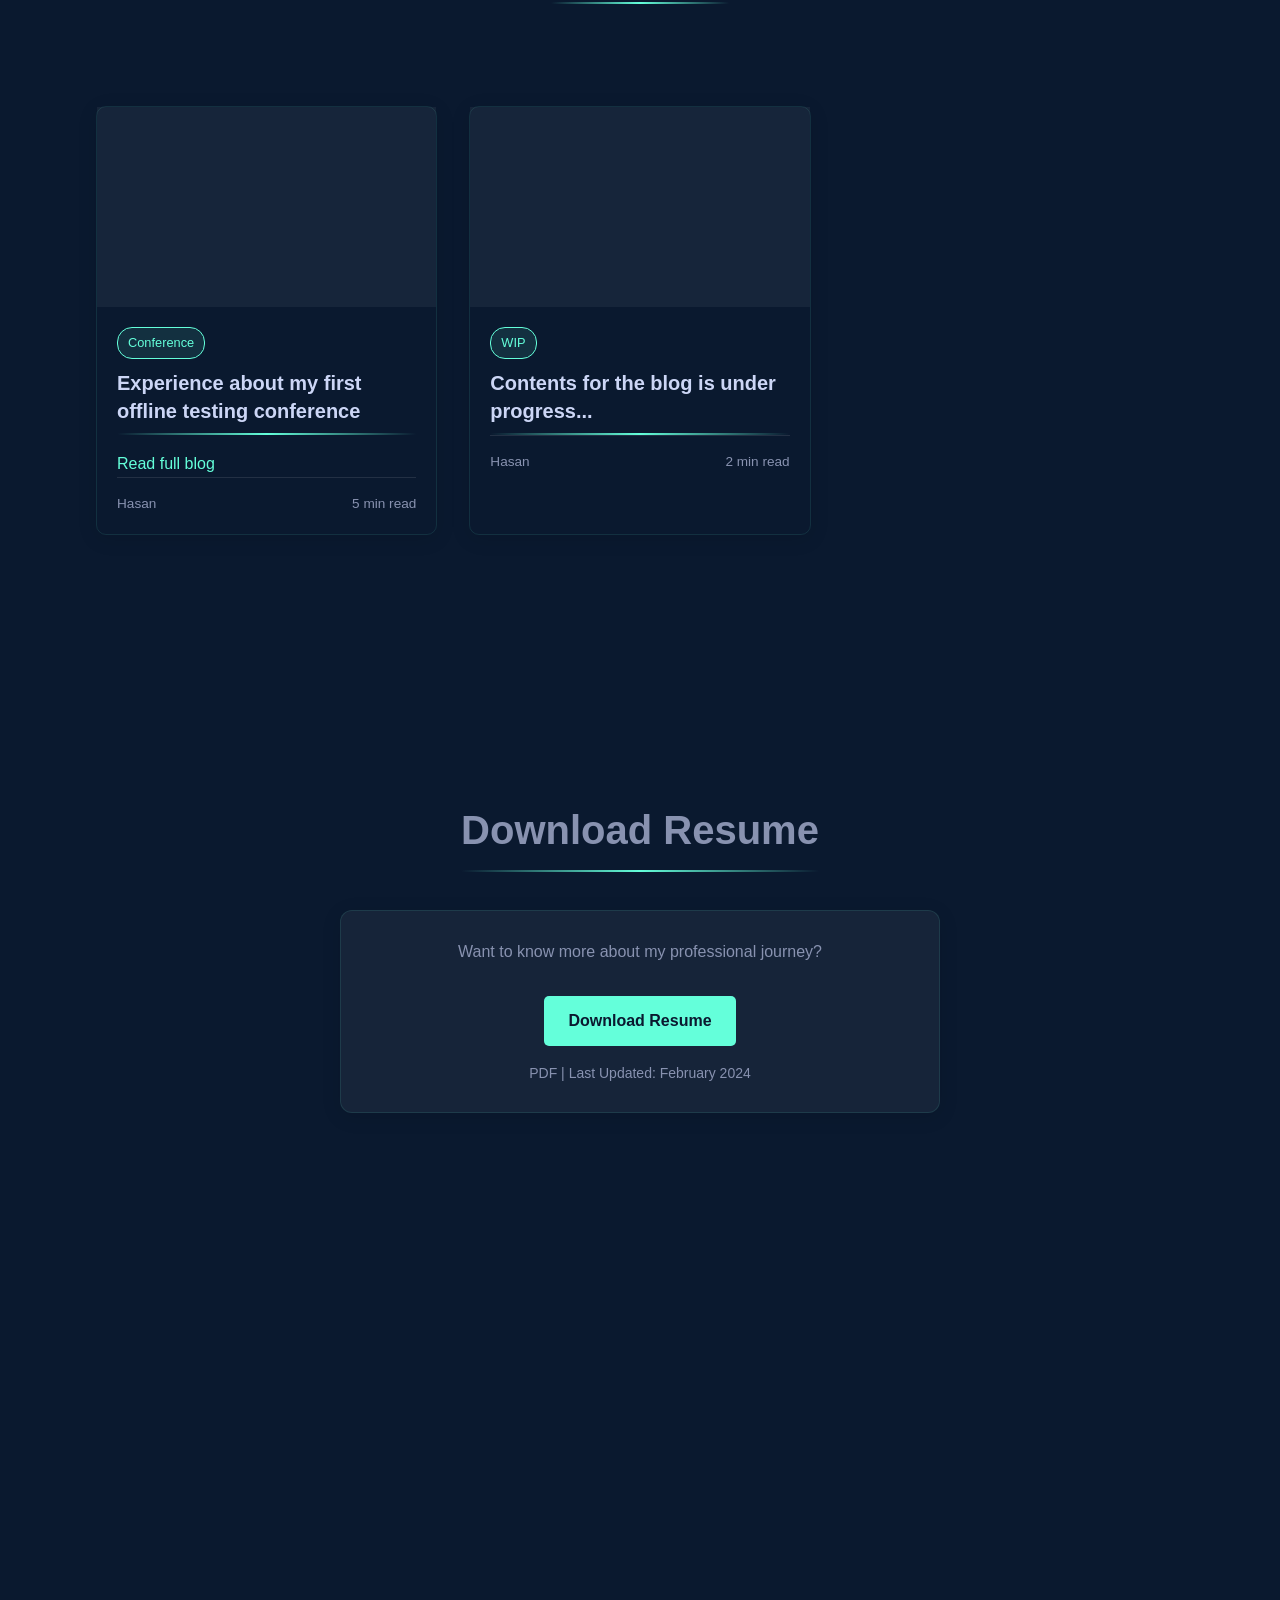
==== commit 495c06ed: "feat: added intial" ====
--- a/index.html
+++ b/index.html
@@ -589,7 +589,7 @@
     <section class="hero">
         <div class="matrix-bg" id="matrixBg"></div>
         <div class="container">
-            <h1>Mohammed Hasan</h1>
+            <h1>Mohammed Hasan N</h1>
             <p class="title">Software Test Engineer</p>
             <div class="social-links"> <a href="https://github.com/hasanazeerkhan" target="_blank"
                     rel="noopener noreferrer"> <svg xmlns="http://www.w3.org/2000/svg" width="24" height="24"
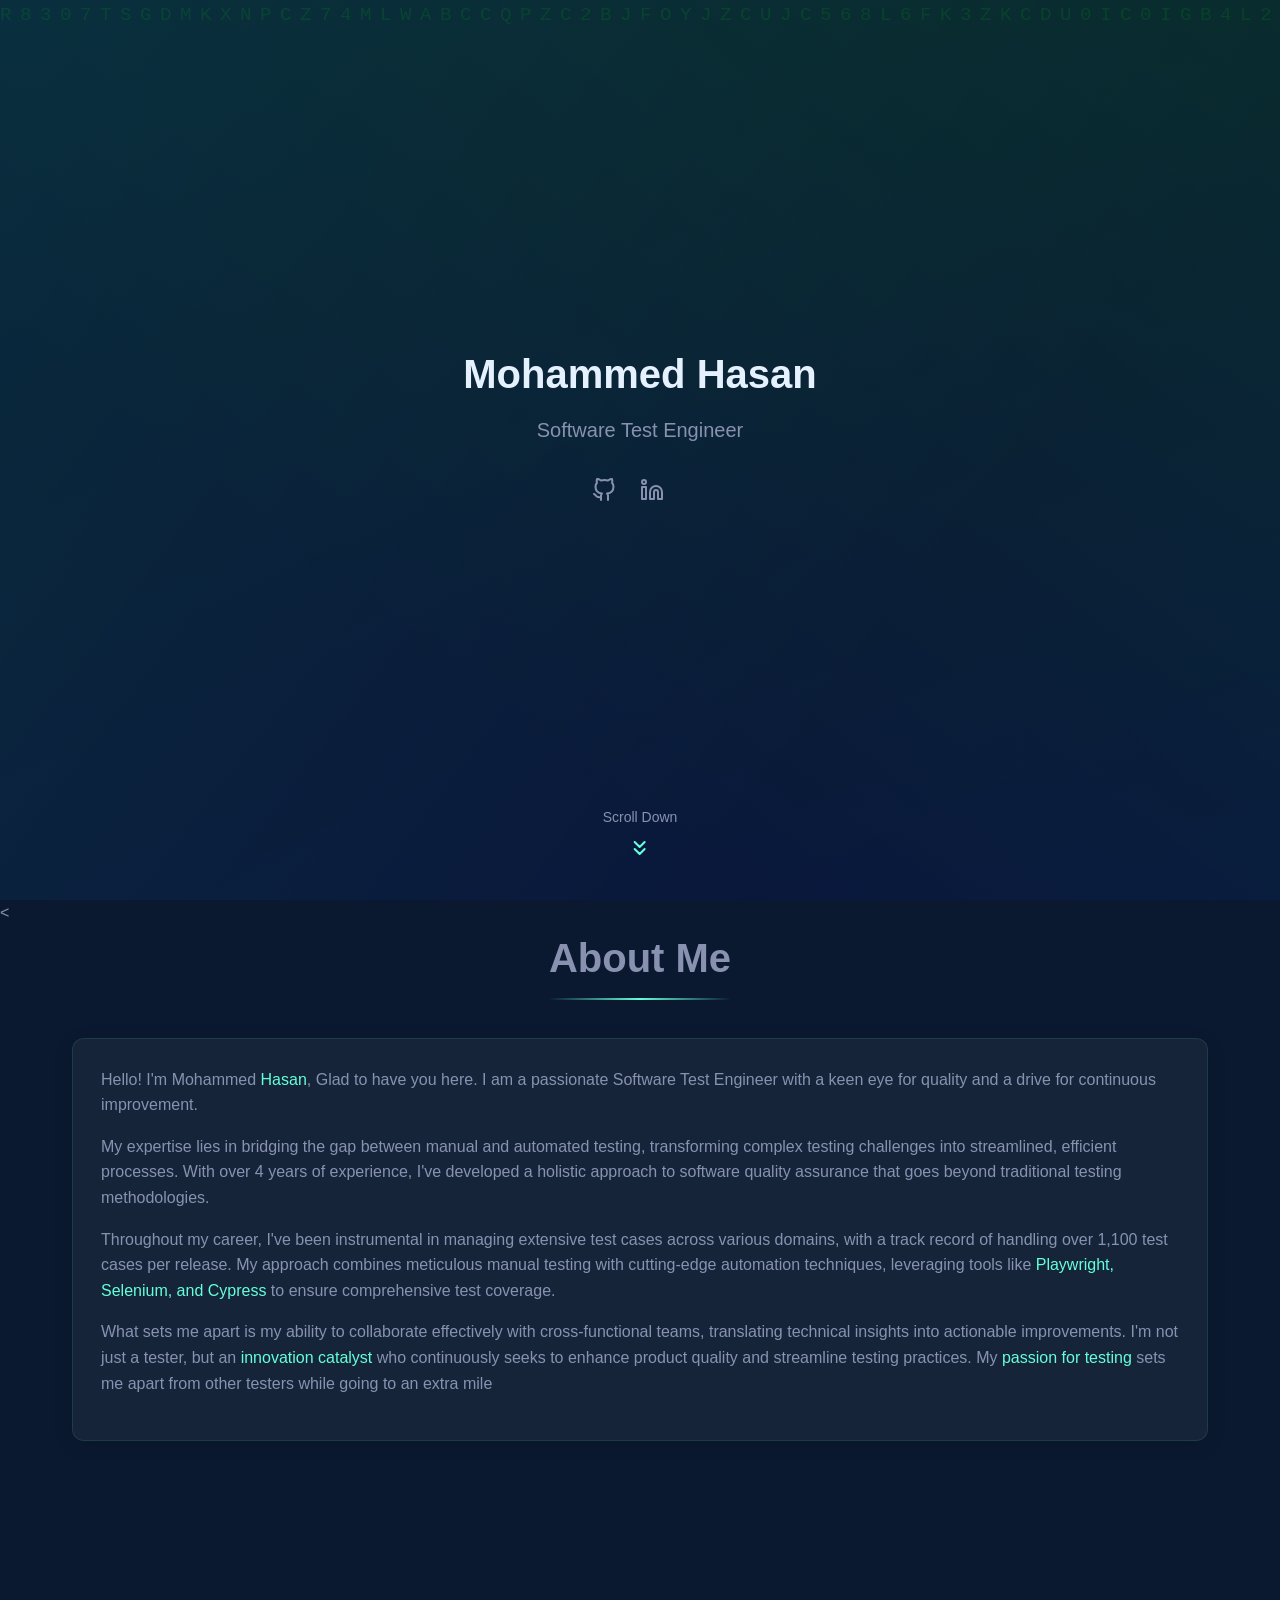
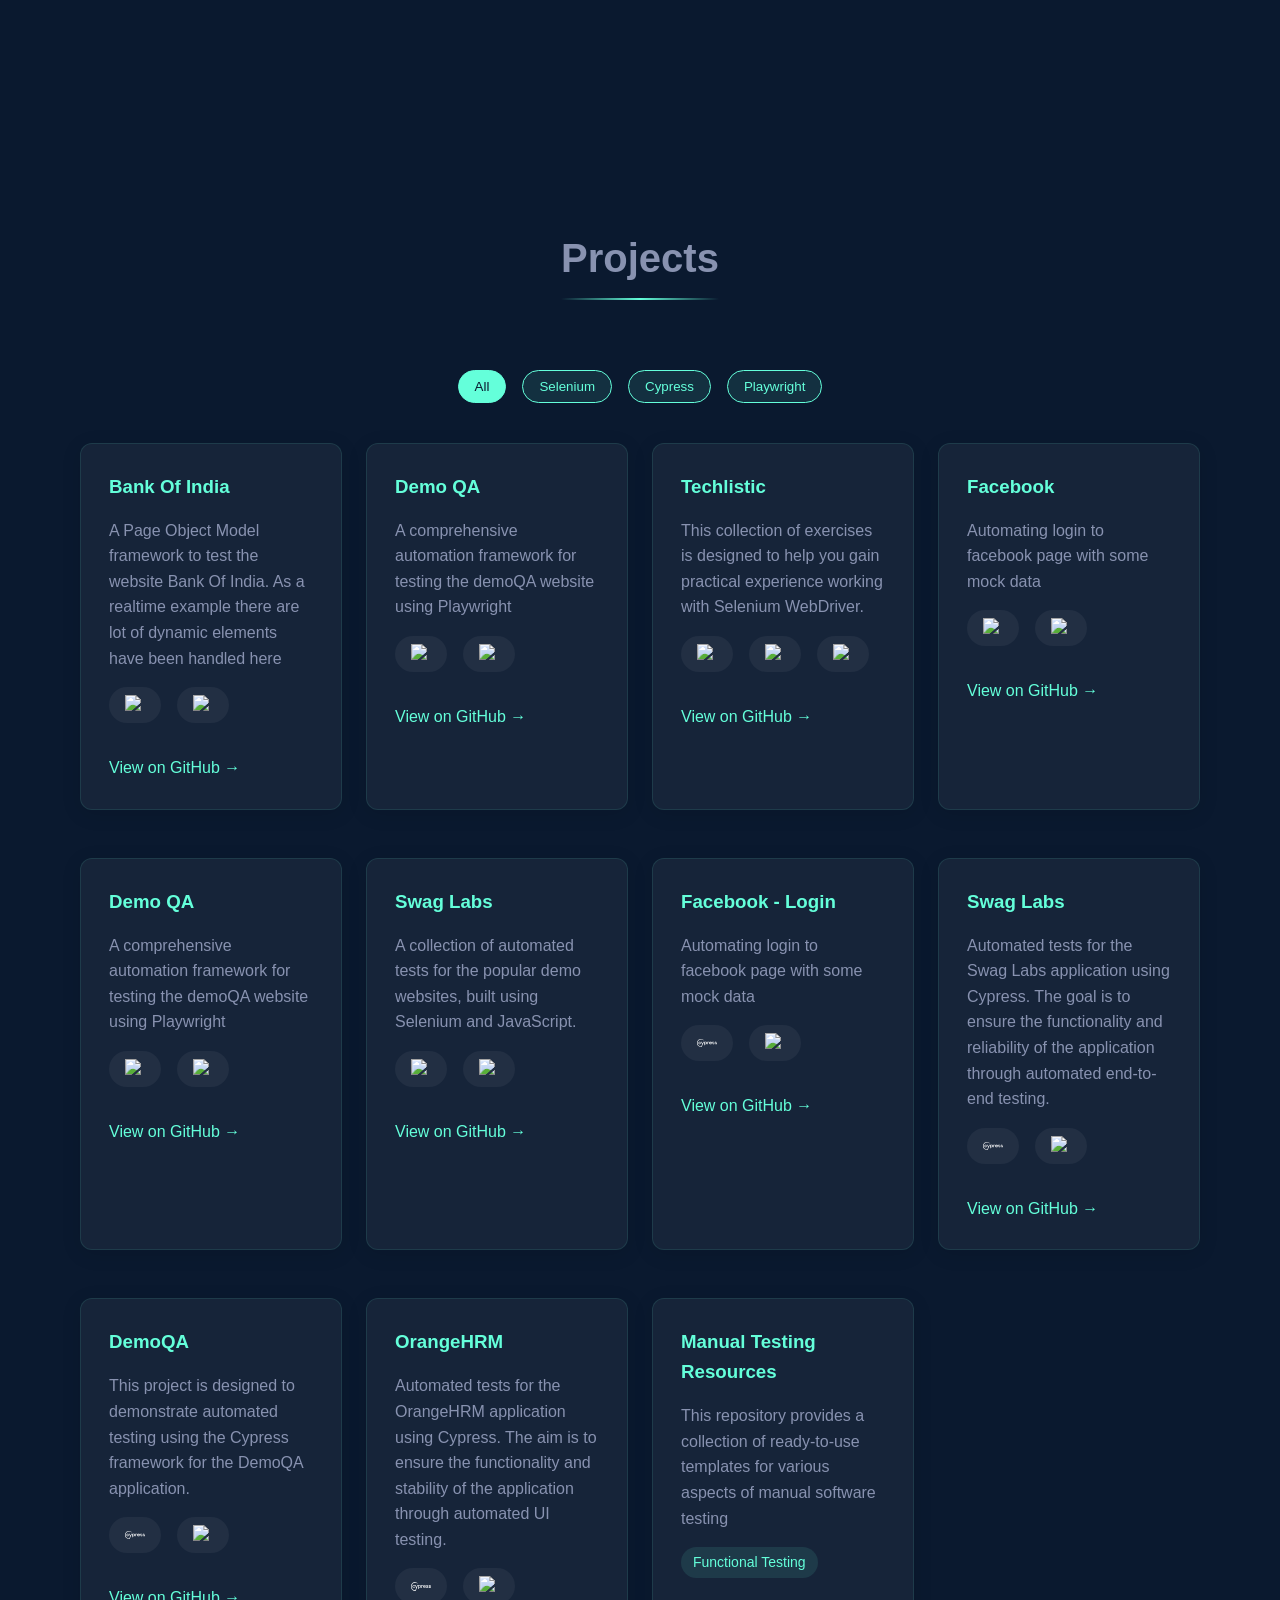
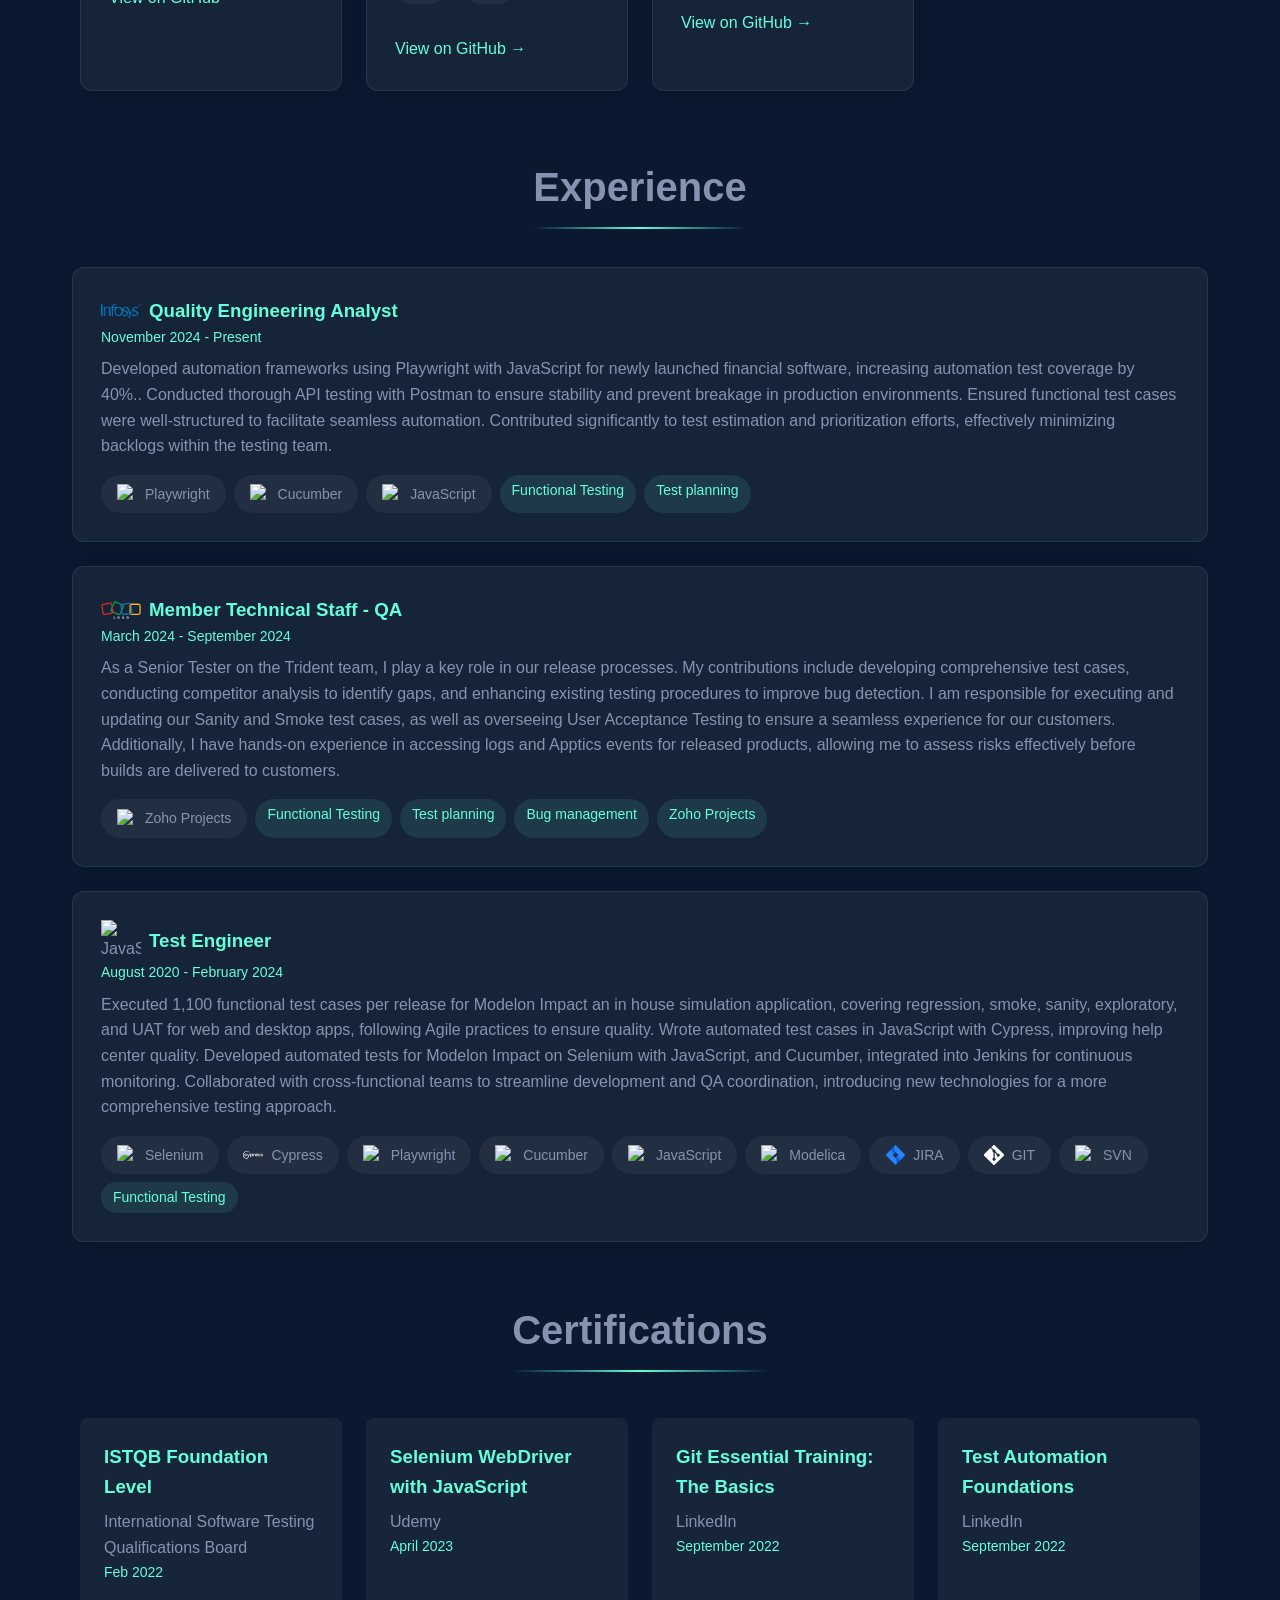
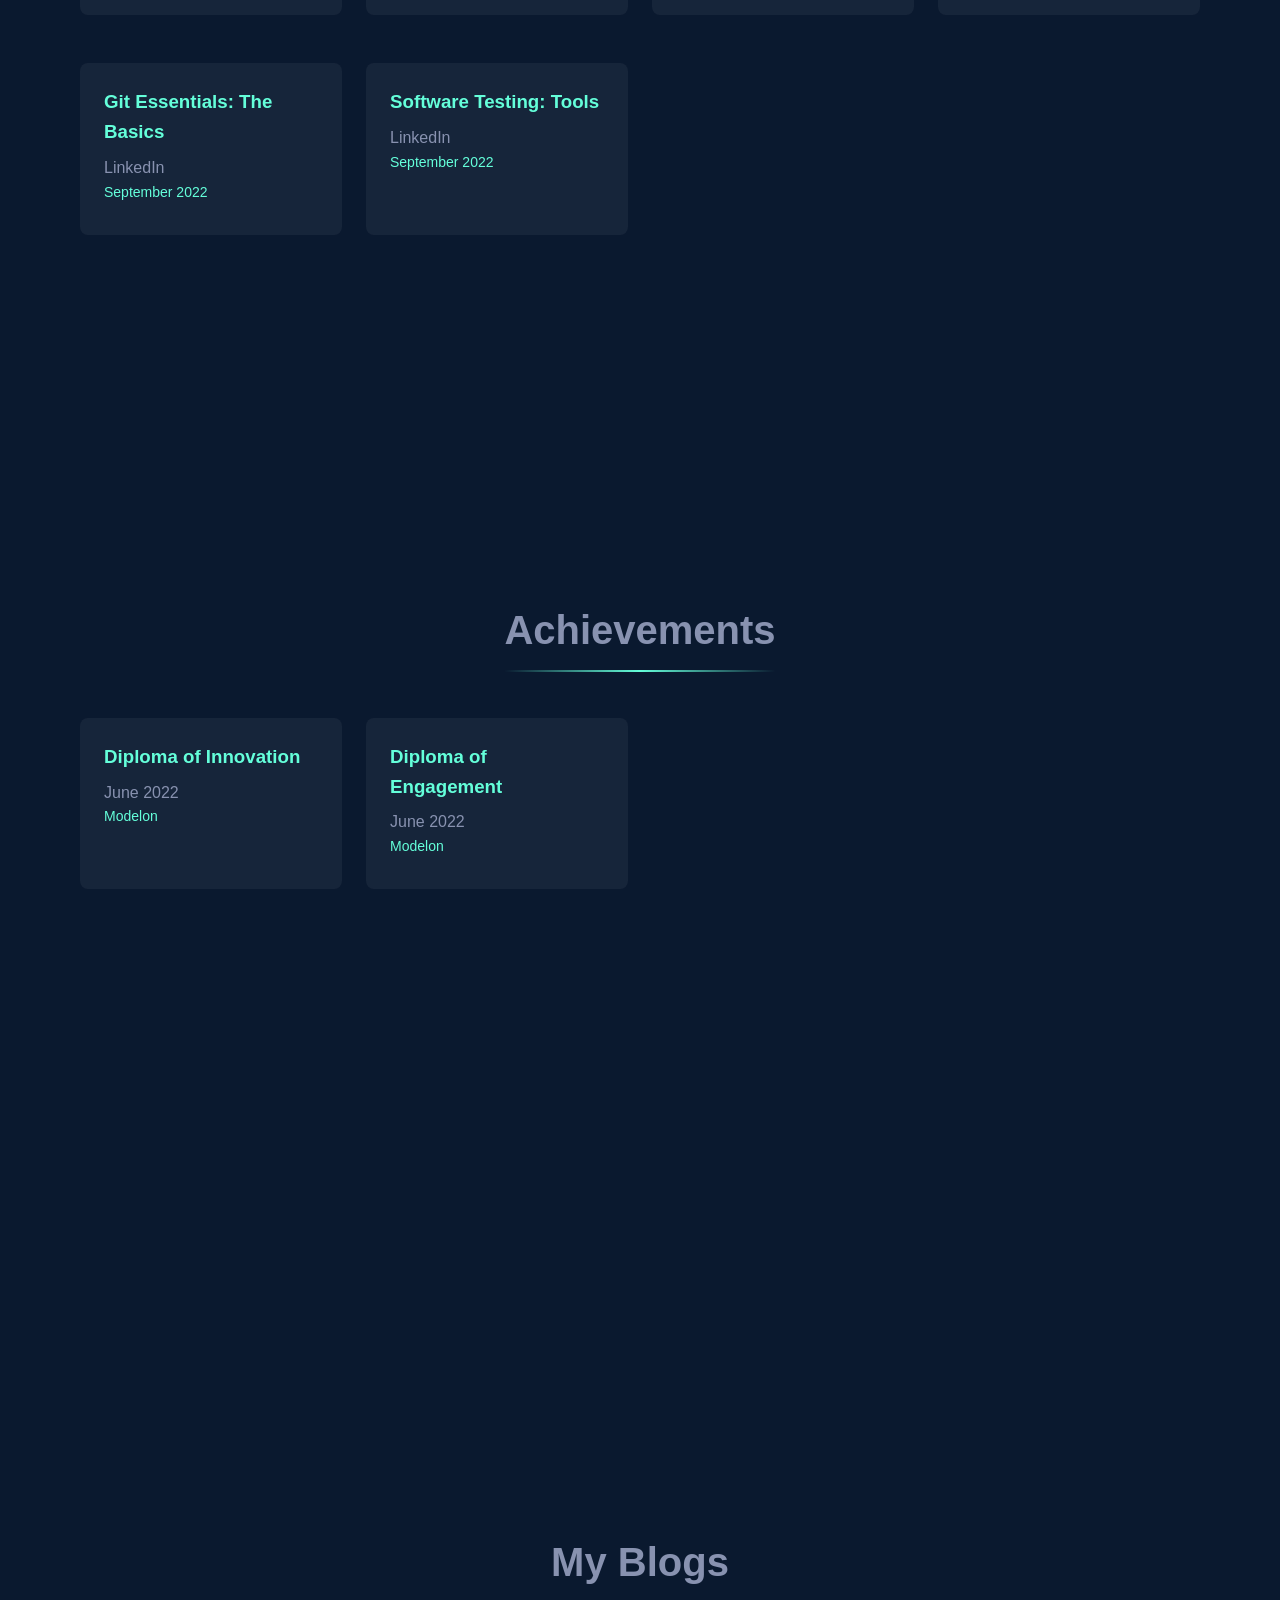
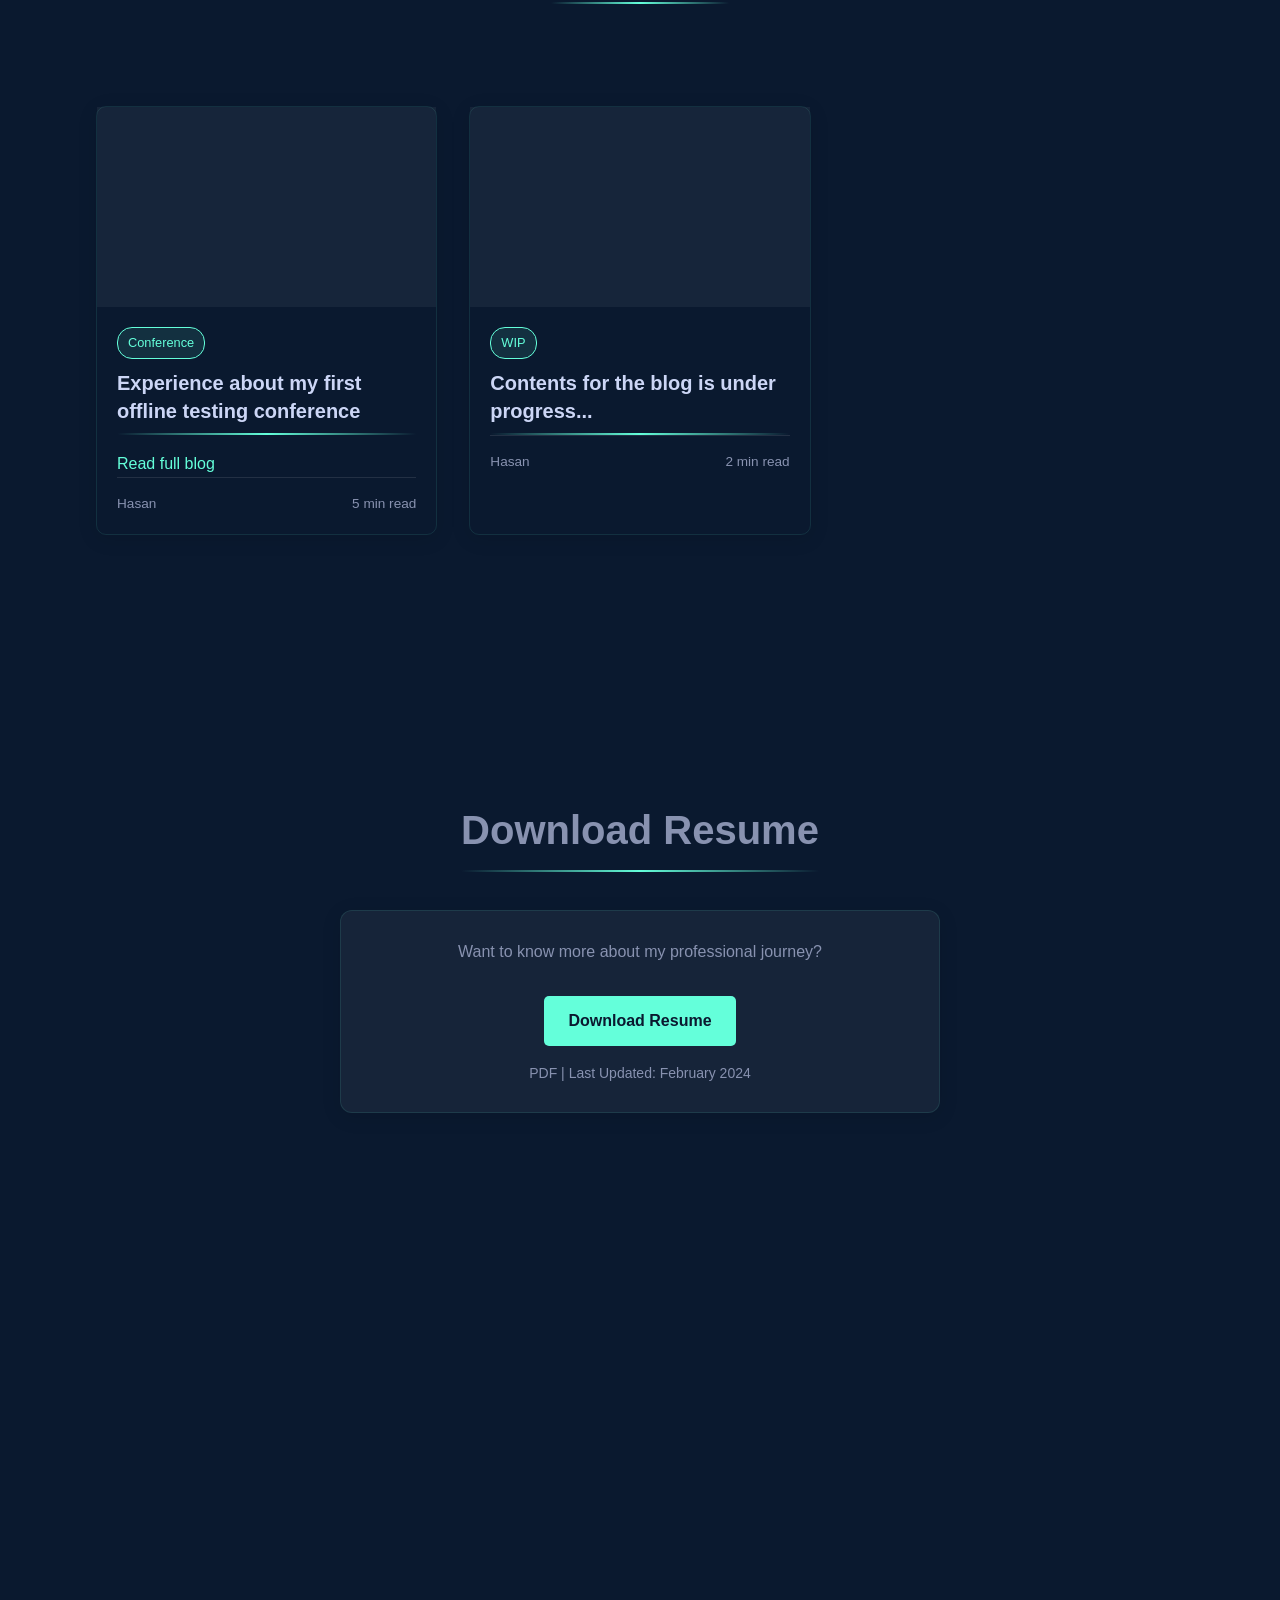
==== commit 8e323d6c: "fix: social handles" ====
--- a/index.html
+++ b/index.html
@@ -589,7 +589,7 @@
     <section class="hero">
         <div class="matrix-bg" id="matrixBg"></div>
         <div class="container">
-            <h1>Mohammed Hasan N</h1>
+            <h1>Mohammed Hasan</h1>
             <p class="title">Software Test Engineer</p>
             <div class="social-links"> <a href="https://github.com/hasanazeerkhan" target="_blank"
                     rel="noopener noreferrer"> <svg xmlns="http://www.w3.org/2000/svg" width="24" height="24"
@@ -606,18 +606,21 @@
                         <rect x="2" y="9" width="4" height="12"></rect>
                         <circle cx="4" cy="4" r="2"></circle>
                     </svg> </a> <a href="https://twitter.com/imnot_hasan" target="_blank" rel="noopener noreferrer">
-                    <svg xmlns="http://www.w3.org/2000/svg" width="24" height="24" viewBox="0 0 24 24" fill="none"
+                    <!-- <svg xmlns="http://www.w3.org/2000/svg" width="24" height="24" viewBox="0 0 24 24" fill="none"
                         stroke="currentColor" stroke-width="2" stroke-linecap="round" stroke-linejoin="round">
                         <path
                             d="M22 4s-.7 2.1-2 3.4c1.6 10-9.4 17.3-18 11.6 2.2.1 4.4-.6 6-2C3 15.5.5 9.6 3 5c2.2 2.6 5.6 4.1 9 4-.9-4.2 4-6.6 7-3.8 1.1 0 3-1.2 3-1.2z">
                         </path>
-                    </svg> </a> <a href="https://instagram.com/imnot_hasan" target="_blank" rel="noopener noreferrer">
+                    </svg> </a>  -->
+                    <!-- <a href="https://instagram.com/imnot_hasan" target="_blank" rel="noopener noreferrer">
                     <svg xmlns="http://www.w3.org/2000/svg" width="24" height="24" viewBox="0 0 24 24" fill="none"
                         stroke="currentColor" stroke-width="2" stroke-linecap="round" stroke-linejoin="round">
                         <rect x="2" y="2" width="20" height="20" rx="5" ry="5"></rect>
                         <path d="M16 11.37A4 4 0 1 1 12.63 8 4 4 0 0 1 16 11.37z"></path>
                         <line x1="17.5" y1="6.5" x2="17.51" y2="6.5"></line>
-                    </svg> </a> </div>
+                    </svg>  -->
+                </a> 
+                </div>
         </div>
         <div class="scroll-indicator">
             <div class="scroll-text">Scroll Down</div> <svg xmlns="http://www.w3.org/2000/svg" width="24" height="24"
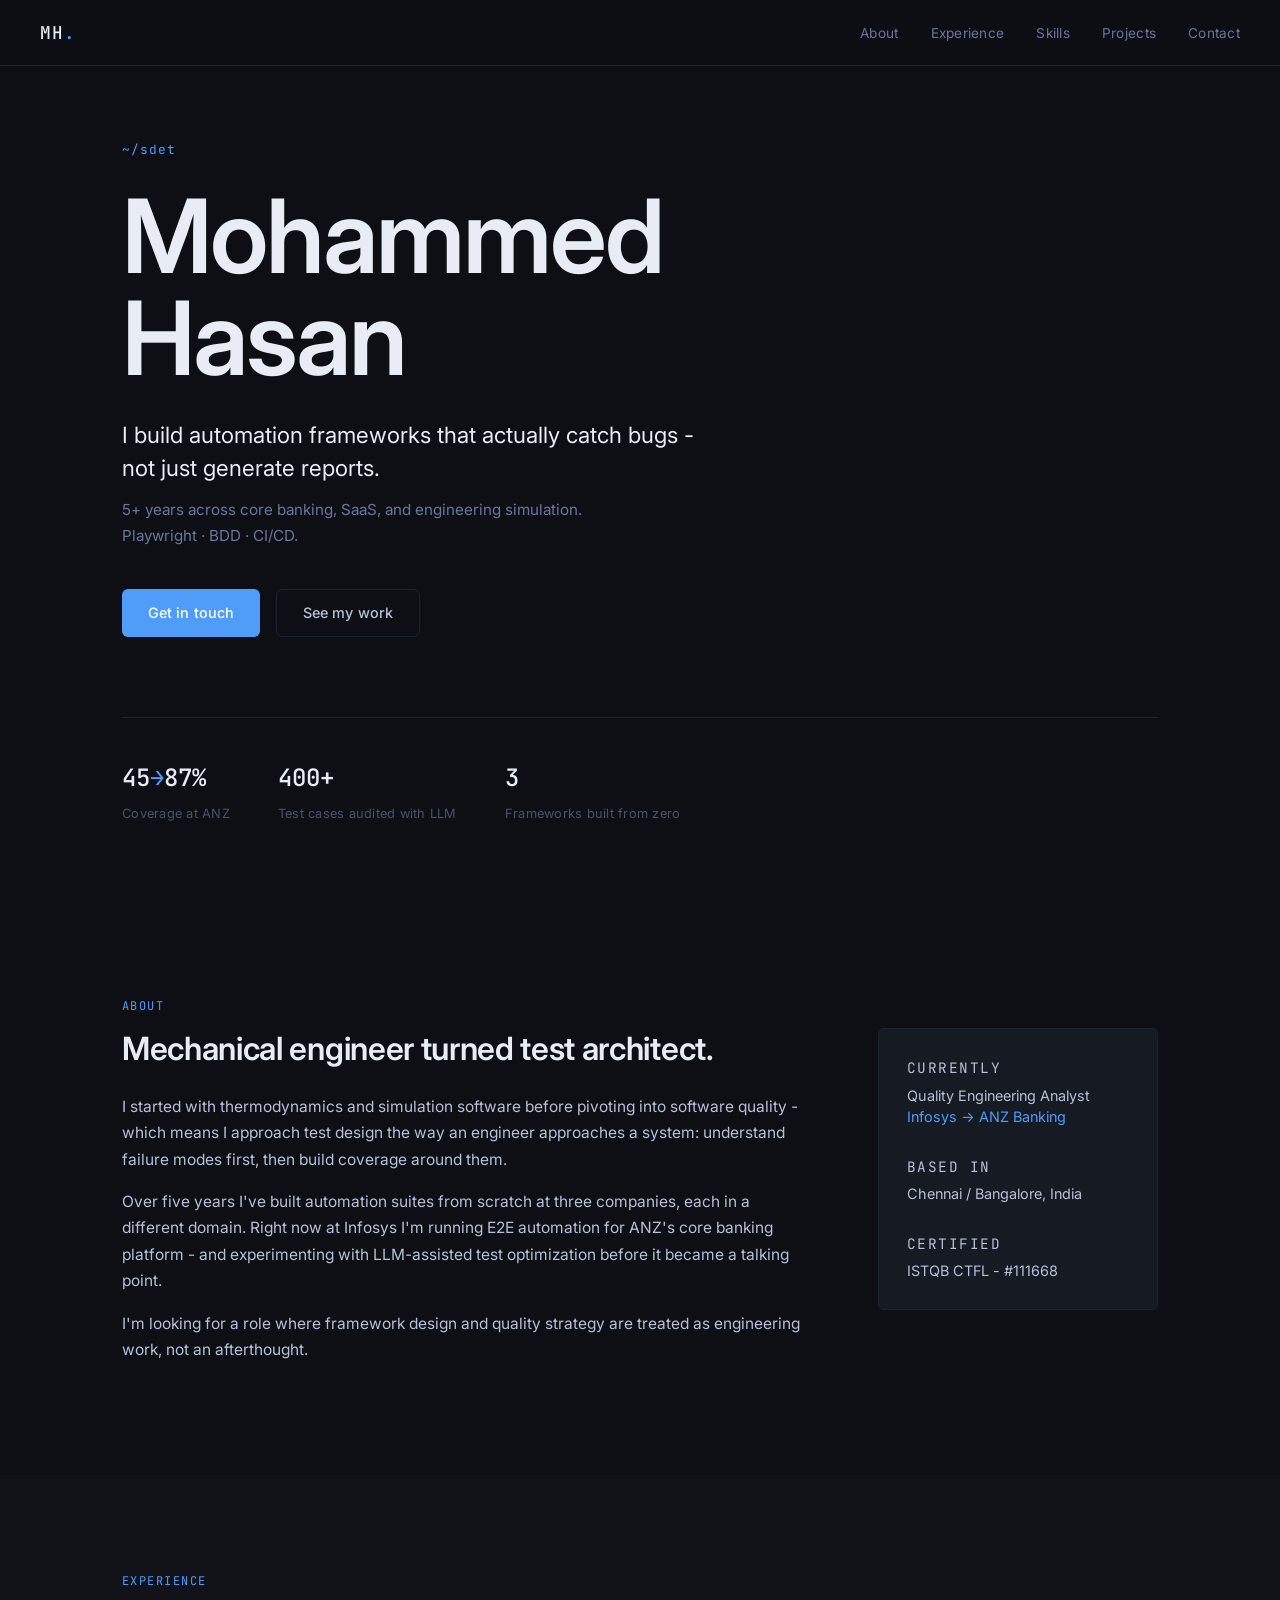
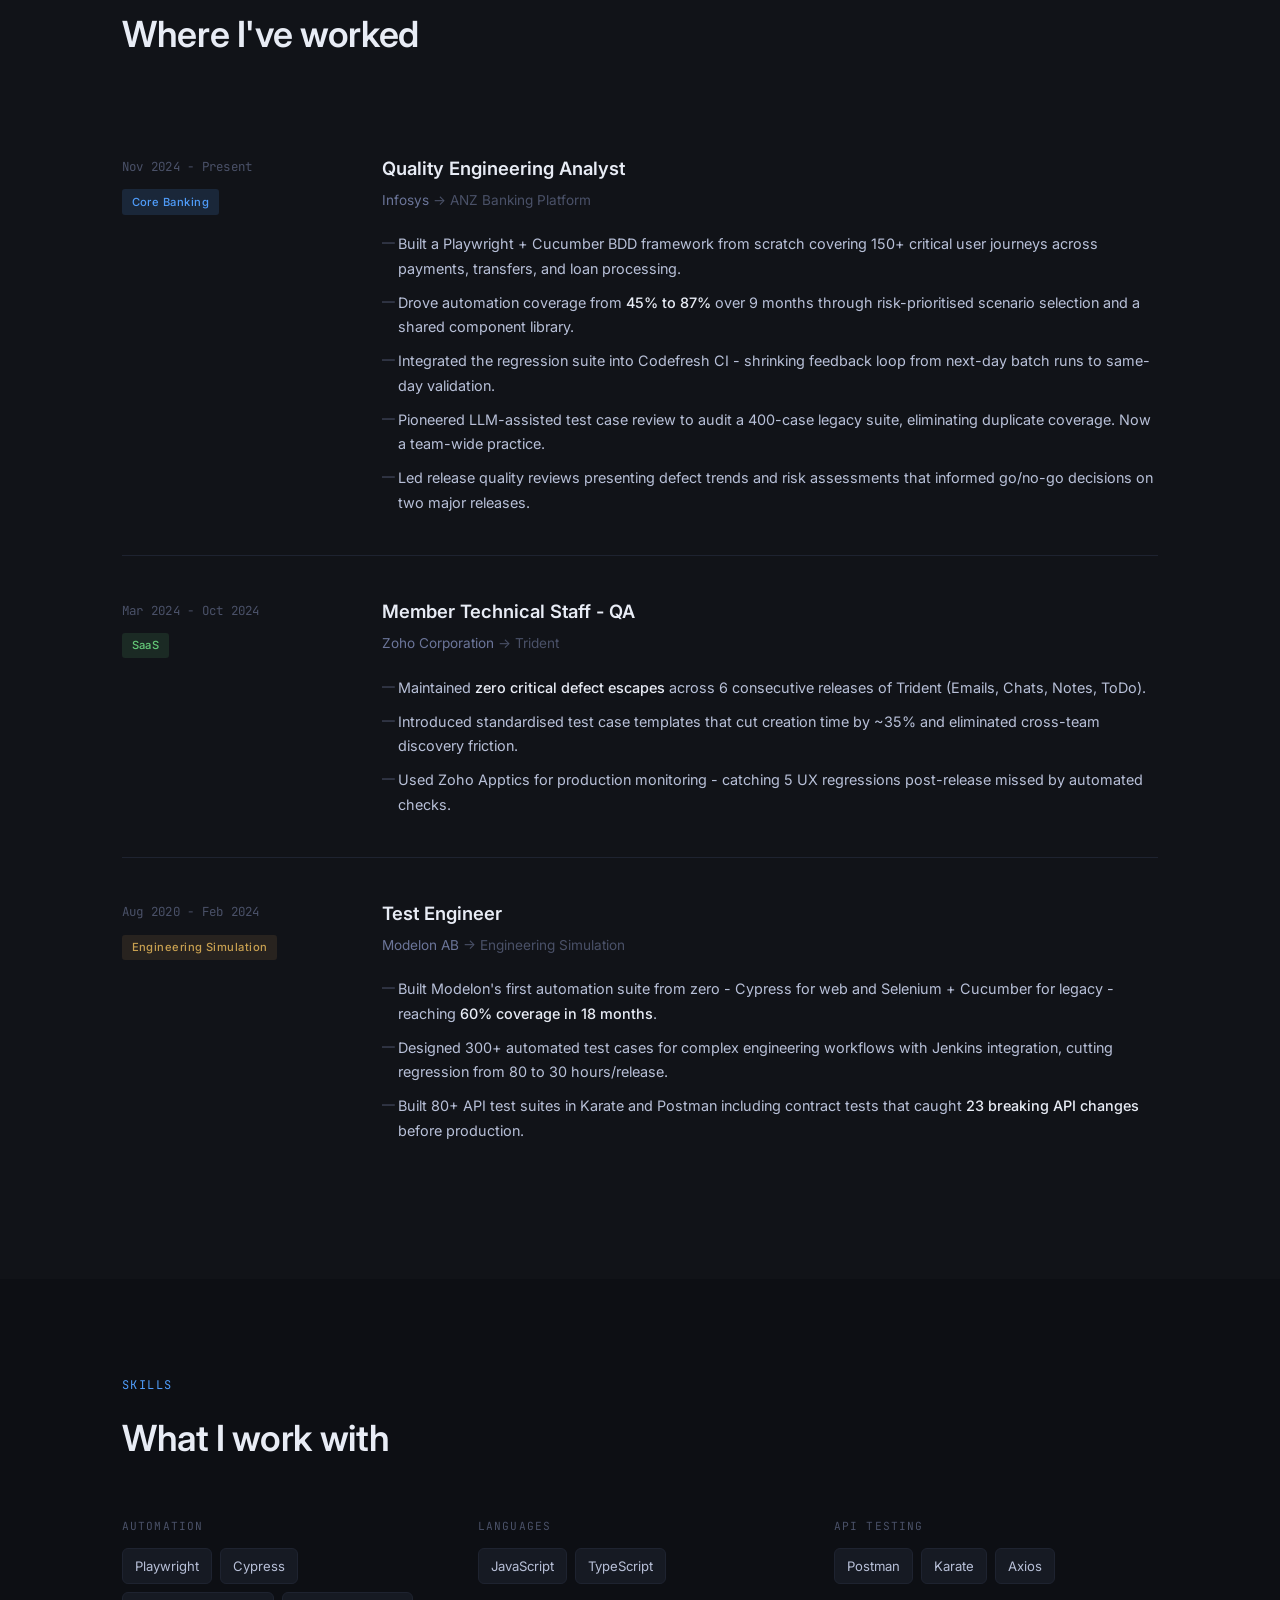
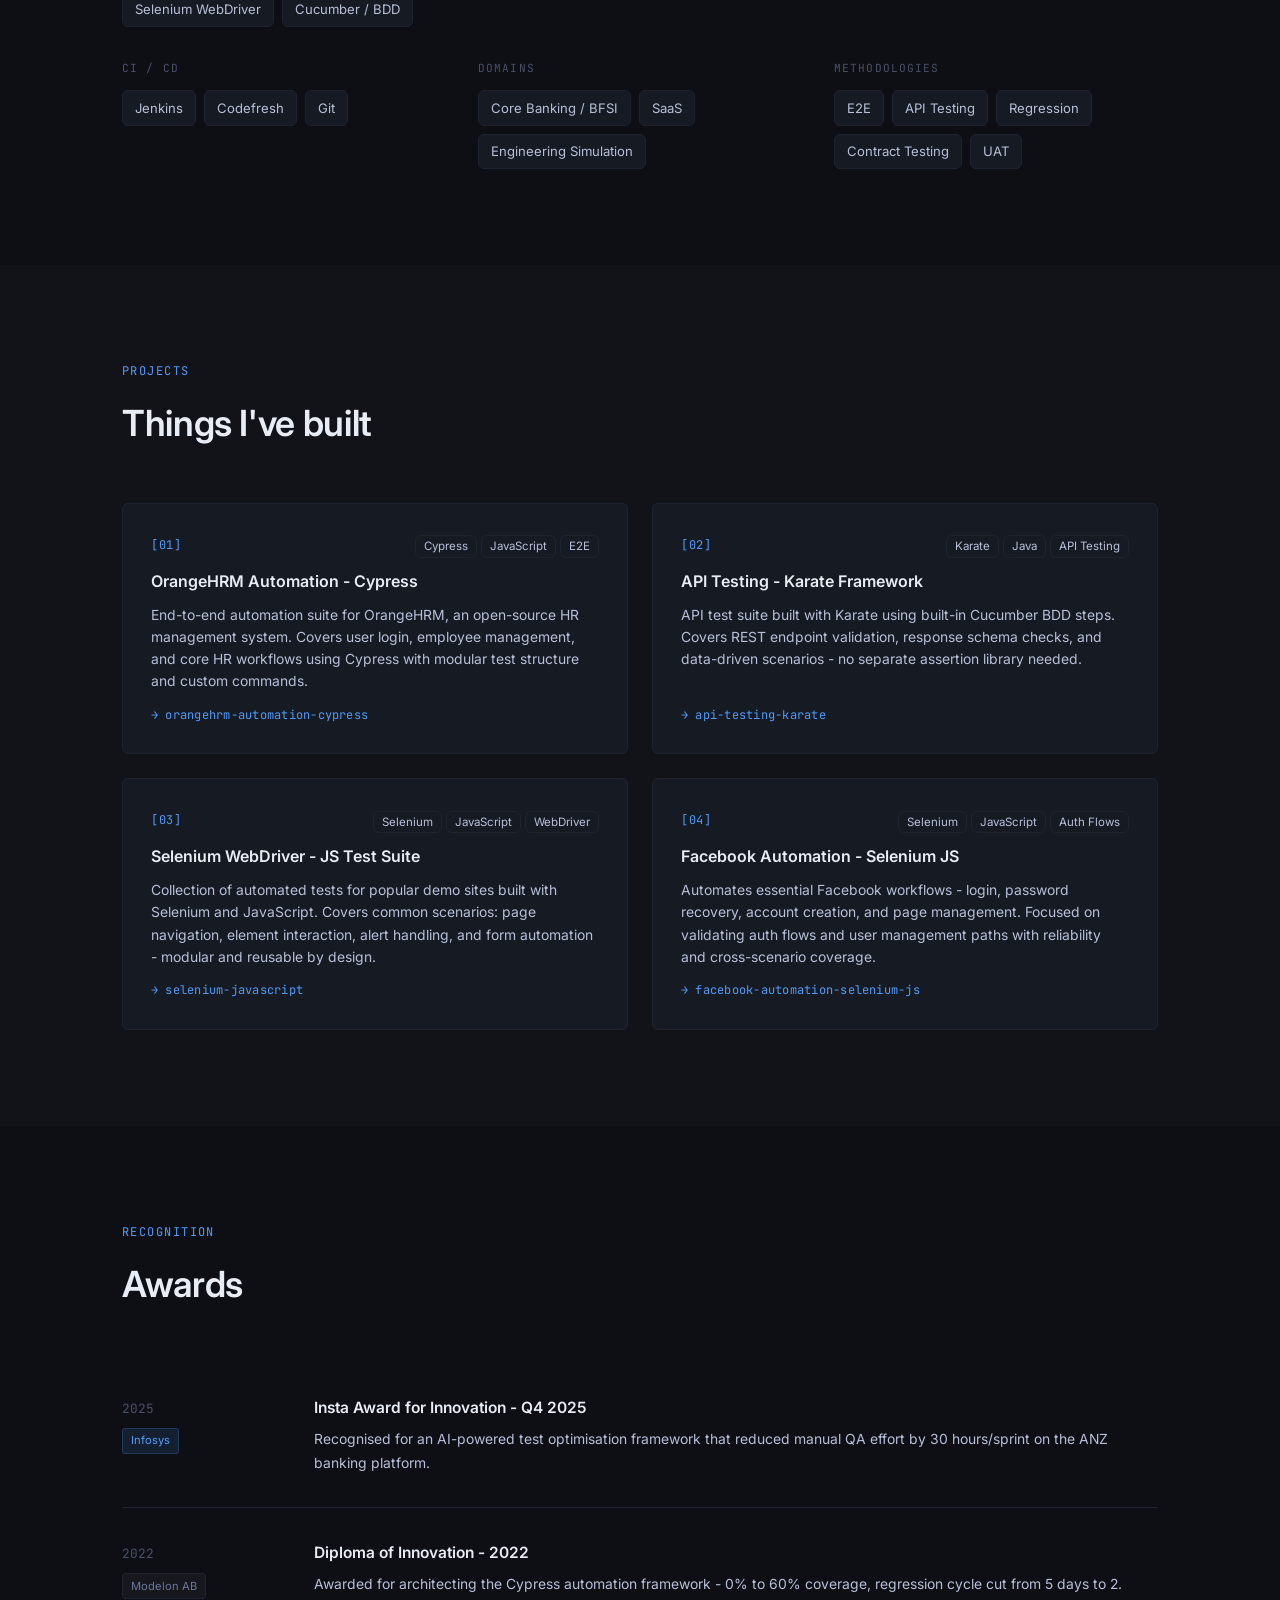
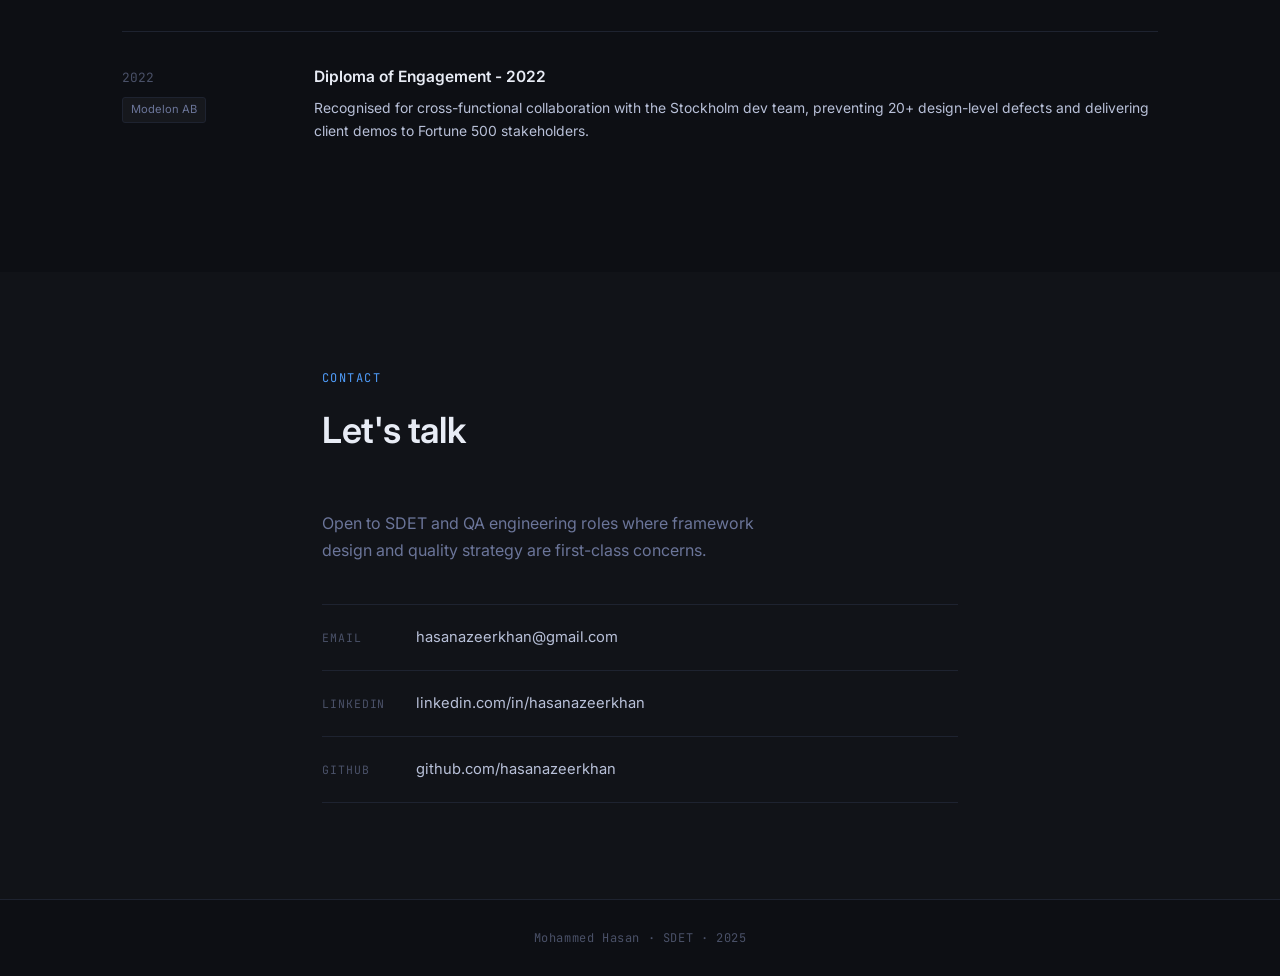
==== commit 74ac56ca: "feat: remove outdated resume and add new main.js and style.css files for portfolio website - Deleted" ====
--- a/index.html
+++ b/index.html
@@ -1,1060 +1,922 @@
 <!DOCTYPE html>
 <html lang="en">
-
 <head>
-    <meta charset="UTF-8">
-    <meta name="viewport" content="width=device-width, initial-scale=1.0">
-    <title>Hasan</title>
-    <link rel="icon" href="\img\logo.png" type="image/x-icon">
-    <style>
-        * {
-            margin: 0;
-            padding: 0;
-            box-sizing: border-box;
-            scroll-behavior: smooth;
-            transition: all 0.3s ease;
-        }
-
-        body {
-            font-family: -apple-system, BlinkMacSystemFont, 'Segoe UI', Roboto, Oxygen, Ubuntu, Cantarell, sans-serif;
-            background-color: #0a192f;
-            color: #8892b0;
-            line-height: 1.6;
-        }
-
-        section {
-            min-height: 100vh;
-            padding: 2rem 2rem;
-            max-width: 1200px;
-            margin: 0 auto;
-        }
-
-        section+section {
-            padding-top: 0;
-        }
-
-        .hero {
-            height: 100vh;
-            display: flex;
-            flex-direction: column;
-            align-items: center;
-            justify-content: center;
-            position: relative;
-            overflow: hidden;
-            margin: 0;
-            max-width: none;
-            padding: 0;
-        }
-
-        .hero::before {
-            content: '';
-            position: absolute;
-            top: 0;
-            left: 0;
-            right: 0;
-            bottom: 0;
-            background: linear-gradient(217deg, rgba(0, 255, 0, .08), rgba(0, 255, 0, 0) 70.71%), linear-gradient(127deg, rgba(0, 255, 255, .08), rgba(0, 255, 255, 0) 70.71%), linear-gradient(336deg, rgba(0, 0, 255, .08), rgba(0, 0, 255, 0) 70.71%);
-            z-index: 0;
-        }
-
-        .matrix-bg {
-            position: absolute;
-            top: 0;
-            left: 0;
-            right: 0;
-            bottom: 0;
-            overflow: hidden;
-            z-index: 1;
-        }
-
-        .matrix-character {
-            position: absolute;
-            color: rgba(0, 255, 0, 0.1);
-            font-family: monospace;
-            font-size: 1.2rem;
-            animation: fall 8s linear infinite;
-        }
-
-        @keyframes fall {
-            0% {
-                transform: translateY(-100%);
-                opacity: 0;
-            }
-
-            30% {
-                opacity: 0.5;
-            }
-
-            70% {
-                opacity: 0.2;
-            }
-
-            100% {
-                transform: translateY(100vh);
-                opacity: 0;
-            }
-        }
-
-        .container {
-            text-align: center;
-            max-width: 42rem;
-            margin: 0 auto;
-            position: relative;
-            z-index: 2;
-            padding: 0 1rem;
-        }
-
-        h1 {
-            font-size: 2.5rem;
-            color: #e6f1ff;
-            margin-bottom: 0.5rem;
-            font-weight: bold;
-            text-align: center;
-        }
-
-        h2 {
-            font-size: 2.5rem;
-            font-weight: 700;
-            margin-bottom: 3rem;
-            position: relative;
-            display: inline-block;
-            left: 50%;
-            transform: translateX(-50%);
-        }
-
-        h2::after {
-            content: '';
-            position: absolute;
-            bottom: -10px;
-            left: 0;
-            width: 100%;
-            height: 2px;
-            background: linear-gradient(to right, transparent, #64ffda, transparent);
-        }
-
-        .title {
-            font-size: 1.25rem;
-            color: #8892b0;
-            margin-bottom: 2rem;
-            text-align: center;
-        }
-
-        .social-links {
-            display: flex;
-            justify-content: center;
-            gap: 1.5rem;
-            margin-bottom: 3rem;
-        }
-
-        .social-links a {
-            color: #8892b0;
-            transition: color 0.2s ease;
-        }
-
-        .social-links a:hover {
-            color: #64ffda;
-        }
-
-        .scroll-indicator {
-            position: absolute;
-            bottom: 2rem;
-            left: 50%;
-            transform: translateX(-50%);
-            color: #64ffda;
-            text-align: center;
-            animation: bounce 2s infinite;
-            cursor: pointer;
-            z-index: 2;
-        }
-
-        .scroll-text {
-            font-size: 0.875rem;
-            margin-bottom: 0.5rem;
-            color: #8892b0;
-        }
-
-        @keyframes bounce {
-
-            0%,
-            20%,
-            50%,
-            80%,
-            100% {
-                transform: translateY(0);
-            }
-
-            40% {
-                transform: translateY(-10px);
-            }
-
-            60% {
-                transform: translateY(-5px);
-            }
-        }
-
-        /* Projects Grid Layout */
-        .projects-container,
-        .blog-grid {
-            display: grid;
-            grid-template-columns: repeat(4, 1fr);
-            gap: 1.5rem;
-            padding: 0.5rem;
-            width: 100%;
-        }
-
-        .card {
-            background: rgba(255, 255, 255, 0.05);
-            padding: 1.75rem;
-            border-radius: 12px;
-            margin-bottom: 1.5rem;
-            transition: all 0.3s ease;
-            border: 1px solid rgba(100, 255, 218, 0.1);
-            box-shadow: 0 4px 20px rgba(0, 0, 0, 0.1);
-        }
-
-        .card:hover {
-            transform: translateY(-5px);
-            border-color: #64ffda;
-            box-shadow: 0 8px 30px rgba(100, 255, 218, 0.1);
-        }
-
-        .card h3 {
-            color: #64ffda;
-            margin-bottom: 1rem;
-        }
-
-        .company-header {
-            display: flex;
-            align-items: center;
-            gap: 1rem;
-            margin-bottom: 1rem;
-        }
-
-        .company-logo {
-            width: 40px;
-            height: 40px;
-            object-fit: contain;
-            background: white;
-            padding: 4px;
-            border-radius: 4px;
-        }
-
-        .tech-stack {
-            display: flex;
-            flex-wrap: wrap;
-            gap: 1rem;
-            margin: 1rem 0;
-        }
-
-        .tech-item {
-            display: flex;
-            align-items: center;
-            gap: 0.5rem;
-            background: rgba(255, 255, 255, 0.05);
-            padding: 0.5rem 1rem;
-            border-radius: 999px;
-            font-size: 0.875rem;
-        }
-
-        .tech-icon {
-            width: 20px;
-            height: 20px;
-            object-fit: contain;
-        }
-
-        .timeline {
-            color: #64ffda;
-            font-size: 0.875rem;
-            margin-bottom: 0.5rem;
-        }
-
-        .skills-list {
-            display: flex;
-            flex-wrap: wrap;
-            gap: 0.5rem;
-            margin-top: 1rem;
-        }
-
-        .skill-tag {
-            background: rgba(100, 255, 218, 0.1);
-            color: #64ffda;
-            padding: 0.25rem 0.75rem;
-            border-radius: 999px;
-            font-size: 0.875rem;
-        }
-
-        .github-link {
-            display: inline-block;
-            color: #64ffda;
-            text-decoration: none;
-            margin-top: 1rem;
-            transition: color 0.2s ease;
-        }
-
-        .github-link:hover {
-            color: #fff;
-        }
-
-        .achievement-card {
-            background: rgba(255, 255, 255, 0.05);
-            padding: 1.5rem;
-            border-radius: 8px;
-            margin-bottom: 1.5rem;
-            transition: transform 0.3s ease;
-            /* border-left: 4px solid #64ffda; */
-        }
-
-        .achievement-card h3 {
-            color: #64ffda;
-            margin-bottom: 0.5rem;
-        }
-
-        .achievement-card:hover {
-            transform: translateY(-5px);
-            border-color: #64ffda;
-            box-shadow: 0 8px 30px rgba(100, 255, 218, 0.1);
-        }
-
-        @media (max-width: 768px) {
-            .container {
-                padding: 10px;
-            }
-
-            .blog-grid {
-                grid-template-columns: 1fr;
-            }
-        }
-
-        @media (max-width: 1024px) {
-            .projects-container {
-                grid-template-columns: repeat(2, 1fr);
-            }
-        }
-
-        @media (max-width: 768px) {
-            section {
-                padding: 1.5rem 1rem;
-            }
-
-            h1 {
-                font-size: 2rem;
-            }
-
-            h2 {
-                font-size: 2rem;
-                margin-bottom: 2rem;
-            }
-
-            .projects-container {
-                grid-template-columns: 1fr;
-            }
-
-            .social-links {
-                gap: 1rem;
-            }
-
-            .tech-stack {
-                gap: 0.5rem;
-            }
-
-            .tech-item {
-                padding: 0.25rem 0.75rem;
-            }
-        }
-
-        .subtitle {
-            color: #8892b0;
-            font-size: 1.2rem;
-            margin-bottom: 30px;
-        }
-
-        .search-container {
-            max-width: 600px;
-            margin: 0 auto;
-            position: relative;
-        }
-
-        .search-input {
-            width: 100%;
-            padding: 12px 20px;
-            padding-left: 45px;
-            border: 2px solid rgba(255, 255, 255, 0.05);
-            border-radius: 25px;
-            font-size: 1rem;
-            background: rgba(255, 255, 255, 0.05);
-            color: #ccd6f6;
-            transition: all 0.3s;
-        }
-
-        .search-input:focus {
-            outline: none;
-            border-color: #64ffda;
-            background: rgba(255, 255, 255, 0.1);
-        }
-
-        .search-input::placeholder {
-            color: #8892b0;
-        }
-
-        .search-icon {
-            position: absolute;
-            left: 15px;
-            top: 50%;
-            transform: translateY(-50%);
-            color: #64ffda;
-        }
-
-        .blog-grid {
-            display: grid;
-            grid-template-columns: repeat(auto-fill, minmax(300px, 1fr));
-            gap: 30px;
-            margin-top: 40px;
-            padding: 1.5rem;
-            border-radius: 8px;
-            margin-bottom: 1.5rem;
-            transition: transform 0.3s ease;
-            height: 100%;
-        }
-
-        .blog-card {
-            border: 1px solid rgba(100, 255, 218, 0.1);
-            box-shadow: 0 4px 20px rgba(0, 0, 0, 0.1);
-            border-radius: 10px;
-        }
-
-        .blog-card:hover {
-            transform: translateY(-5px);
-            border-color: #64ffda;
-            box-shadow: 0 8px 30px rgba(100, 255, 218, 0.1);
-        }
-
-        .blog-image {
-            width: 100%;
-            height: 200px;
-            background-color: rgba(255, 255, 255, 0.05);
-            background-size: cover;
-            background-position: center;
-        }
-
-        .blog-content {
-            padding: 20px;
-        }
-
-        .blog-category {
-            background-color: rgba(100, 255, 218, 0.1);
-            padding: 5px 10px;
-            border-radius: 15px;
-            font-size: 0.8rem;
-            color: #64ffda;
-            display: inline-block;
-            margin-bottom: 10px;
-            border: 1px solid #64ffda;
-        }
-
-        .blog-title {
-            text-align: left;
-            font-size: 1.25rem;
-            color: #ccd6f6;
-            margin-bottom: 10px;
-            line-height: 1.4;
-        }
-
-        .blog-excerpt {
-            color: #8892b0;
-            margin-bottom: 15px;
-            font-size: 0.95rem;
-        }
-
-        .blog-meta {
-            display: flex;
-            justify-content: space-between;
-            color: #8892b0;
-            font-size: 0.85rem;
-            border-top: 1px solid rgba(255, 255, 255, 0.1);
-            padding-top: 15px;
-        }
-
-        .tag-filter {
-            display: flex;
-            gap: 1rem;
-            margin: 2rem 0;
-            justify-content: center;
-        }
-
-        .tag-btn {
-            background: rgba(100, 255, 218, 0.1);
-            color: #64ffda;
-            border: 1px solid #64ffda;
-            padding: 0.5rem 1rem;
-            border-radius: 999px;
-            cursor: pointer;
-            transition: all 0.3s ease;
-        }
-
-        .tag-btn.active {
-            background: #64ffda;
-            color: #0a192f;
-        }
-
-        .tag-btn:hover {
-            background: rgba(100, 255, 218, 0.2);
-        }
-
-        /* Update blog grid to match projects grid */
-        .blog-grid {
-            display: grid;
-            grid-template-columns: repeat(3, 1fr);
-            gap: 2rem;
-            margin-top: 40px;
-        }
-
-        @media (max-width: 1024px) {
-            .blog-grid {
-                grid-template-columns: repeat(2, 1fr);
-            }
-        }
-
-        @media (max-width: 768px) {
-            .blog-grid {
-                grid-template-columns: 1fr;
-            }
-        }
-
-        .about-content {
-            display: flex;
-            align-items: flex-start;
-            gap: 2rem;
-        }
-
-        .about-images {
-            display: flex;
-            flex-direction: column;
-            gap: 1rem;
-            min-width: 150px;
-        }
-
-        .about-image {
-            width: 150px;
-            height: 150px;
-            object-fit: cover;
-            border-radius: 12px;
-            border: 2px solid #64ffda;
-            transition: all 0.3s ease;
-            opacity: 0.7;
-        }
-
-        .about-image:hover {
-            transform: scale(1.05);
-            opacity: 1;
-        }
-
-        .about-text {
-            flex: 1;
-        }
-
-        .about-paragraph {
-            color: #8892b0;
-            margin-bottom: 1rem;
-            line-height: 1.6;
-            font-size: 1rem;
-        }
-
-        .highlight {
-            color: #64ffda;
-            font-weight: 500;
-        }
-
-        @media (max-width: 768px) {
-            .about-content {
-                flex-direction: column;
-                align-items: center;
-            }
-
-            .about-images {
-                flex-direction: row;
-                max-width: 100%;
-                justify-content: center;
-                margin-bottom: 1rem;
-            }
-
-            .about-image {
-                width: 100px;
-                height: 100px;
-            }
-        }
-    </style>
+  <meta charset="UTF-8" />
+  <meta name="viewport" content="width=device-width, initial-scale=1.0" />
+  <title>Mohammed Hasan - SDET</title>
+  <link rel="preconnect" href="https://fonts.googleapis.com" />
+  <link rel="preconnect" href="https://fonts.gstatic.com" crossorigin />
+  <link href="https://fonts.googleapis.com/css2?family=Inter:wght@300;400;500;600&family=JetBrains+Mono:wght@400;500&display=swap" rel="stylesheet" />
+  <style>/* ─── TOKENS ─────────────────────────────────────────── */
+:root {
+  --bg:         #0d0f14;
+  --bg-alt:     #111318;
+  --surface:    #161a23;
+  --border:     #1e2330;
+  --muted:      #4a5168;
+  --subtle:     #6b7599;
+  --body:       #b8c0d8;
+  --heading:    #e8ecf5;
+  --accent:     #4f9cf9;
+  --accent-dim: rgba(79, 156, 249, 0.12);
+
+  --font-sans:  'Inter', system-ui, sans-serif;
+  --font-mono:  'JetBrains Mono', monospace;
+
+  --radius:     6px;
+  --container:  1100px;
+}
+
+/* ─── RESET ──────────────────────────────────────────── */
+*, *::before, *::after { box-sizing: border-box; margin: 0; padding: 0; }
+html { scroll-behavior: smooth; }
+body {
+  background: var(--bg);
+  color: var(--body);
+  font-family: var(--font-sans);
+  font-size: 16px;
+  line-height: 1.7;
+  -webkit-font-smoothing: antialiased;
+}
+a { color: inherit; text-decoration: none; }
+ul { list-style: none; }
+img { display: block; max-width: 100%; }
+
+/* ─── UTILITIES ──────────────────────────────────────── */
+.mono    { font-family: var(--font-mono); }
+.accent  { color: var(--accent); }
+.muted   { color: var(--muted); }
+.container {
+  max-width: var(--container);
+  margin: 0 auto;
+  padding: 0 2rem;
+}
+
+/* ─── NAV ────────────────────────────────────────────── */
+.nav {
+  position: fixed;
+  top: 0; left: 0; right: 0;
+  z-index: 100;
+  display: flex;
+  align-items: center;
+  justify-content: space-between;
+  padding: 1.1rem 2.5rem;
+  background: rgba(13, 15, 20, 0.85);
+  backdrop-filter: blur(12px);
+  border-bottom: 1px solid var(--border);
+}
+.nav-logo {
+  font-family: var(--font-mono);
+  font-size: 1.1rem;
+  font-weight: 500;
+  color: var(--heading);
+  letter-spacing: 0.05em;
+}
+.nav-links {
+  display: flex;
+  gap: 2rem;
+}
+.nav-links a {
+  font-size: 0.85rem;
+  color: var(--subtle);
+  letter-spacing: 0.02em;
+  transition: color 0.2s;
+}
+.nav-links a:hover { color: var(--heading); }
+
+/* ─── HERO ───────────────────────────────────────────── */
+.hero {
+  min-height: 100vh;
+  display: flex;
+  flex-direction: column;
+  justify-content: center;
+  padding: 8rem 2rem 4rem;
+  max-width: var(--container);
+  margin: 0 auto;
+}
+.hero-eyebrow {
+  font-size: 0.8rem;
+  color: var(--accent);
+  letter-spacing: 0.08em;
+  margin-bottom: 1.5rem;
+}
+.hero-name {
+  font-size: clamp(3rem, 8vw, 6.5rem);
+  font-weight: 600;
+  color: var(--heading);
+  line-height: 1.0;
+  letter-spacing: -0.02em;
+  margin-bottom: 1.75rem;
+}
+.hero-tagline {
+  font-size: clamp(1.1rem, 2.5vw, 1.4rem);
+  color: var(--heading);
+  font-weight: 400;
+  max-width: 600px;
+  margin-bottom: 0.75rem;
+  line-height: 1.5;
+}
+.hero-sub {
+  font-size: 0.95rem;
+  color: var(--subtle);
+  max-width: 500px;
+  margin-bottom: 2.5rem;
+}
+.hero-ctas {
+  display: flex;
+  gap: 1rem;
+  flex-wrap: wrap;
+  margin-bottom: 5rem;
+}
+
+/* Buttons */
+.btn {
+  display: inline-flex;
+  align-items: center;
+  padding: 0.7rem 1.6rem;
+  border-radius: var(--radius);
+  font-size: 0.9rem;
+  font-weight: 500;
+  letter-spacing: 0.01em;
+  transition: all 0.2s;
+  cursor: pointer;
+}
+.btn-primary {
+  background: var(--accent);
+  color: #fff;
+}
+.btn-primary:hover {
+  background: #6aaaff;
+  transform: translateY(-1px);
+}
+.btn-ghost {
+  border: 1px solid var(--border);
+  color: var(--body);
+}
+.btn-ghost:hover {
+  border-color: var(--accent);
+  color: var(--accent);
+}
+
+/* Stats row */
+.hero-stat-row {
+  display: flex;
+  gap: 3rem;
+  flex-wrap: wrap;
+  padding-top: 2.5rem;
+  border-top: 1px solid var(--border);
+}
+.hero-stat {
+  display: flex;
+  flex-direction: column;
+  gap: 0.25rem;
+}
+.stat-num {
+  font-family: var(--font-mono);
+  font-size: 1.5rem;
+  color: var(--heading);
+  font-weight: 500;
+}
+.stat-label {
+  font-size: 0.8rem;
+  color: var(--muted);
+  letter-spacing: 0.02em;
+}
+
+/* ─── SECTIONS ───────────────────────────────────────── */
+.section {
+  padding: 6rem 0;
+}
+.section-alt {
+  background: var(--bg-alt);
+}
+.section-label {
+  font-size: 0.75rem;
+  color: var(--accent);
+  letter-spacing: 0.12em;
+  text-transform: uppercase;
+  margin-bottom: 0.75rem;
+}
+.section-title {
+  font-size: clamp(1.6rem, 3vw, 2.25rem);
+  color: var(--heading);
+  font-weight: 600;
+  margin-bottom: 3rem;
+  letter-spacing: -0.01em;
+}
+
+/* ─── ABOUT ──────────────────────────────────────────── */
+.about-grid {
+  display: grid;
+  grid-template-columns: 1fr 280px;
+  gap: 4rem;
+  align-items: start;
+}
+.about-text h2 {
+  font-size: clamp(1.5rem, 2.5vw, 2rem);
+  color: var(--heading);
+  font-weight: 600;
+  margin-bottom: 1.5rem;
+  line-height: 1.3;
+  letter-spacing: -0.01em;
+}
+.about-text p {
+  margin-bottom: 1rem;
+  color: var(--body);
+  font-size: 0.97rem;
+}
+.about-aside {
+  display: flex;
+  flex-direction: column;
+  gap: 1.75rem;
+  padding: 1.75rem;
+  background: var(--surface);
+  border: 1px solid var(--border);
+  border-radius: var(--radius);
+}
+.aside-label {
+  font-size: 0.7rem;
+  color: var(--muted);
+  letter-spacing: 0.1em;
+  text-transform: uppercase;
+  margin-bottom: 0.35rem;
+}
+.aside-block p {
+  font-size: 0.9rem;
+  color: var(--body);
+  line-height: 1.5;
+}
+
+/* ─── TIMELINE ───────────────────────────────────────── */
+.timeline {
+  display: flex;
+  flex-direction: column;
+  gap: 0;
+}
+.timeline-item {
+  display: grid;
+  grid-template-columns: 220px 1fr;
+  gap: 2.5rem;
+  padding: 2.5rem 0;
+  border-bottom: 1px solid var(--border);
+}
+.timeline-item:last-child { border-bottom: none; }
+.timeline-meta {
+  display: flex;
+  flex-direction: column;
+  gap: 0.75rem;
+  padding-top: 0.2rem;
+}
+.timeline-date {
+  font-size: 0.78rem;
+  color: var(--muted);
+  letter-spacing: 0.02em;
+}
+.timeline-domain {
+  display: inline-block;
+  padding: 0.2rem 0.6rem;
+  border-radius: 3px;
+  font-size: 0.7rem;
+  font-weight: 500;
+  letter-spacing: 0.04em;
+  width: fit-content;
+}
+.domain-banking { background: rgba(79,156,249,0.15); color: var(--accent); }
+.domain-saas    { background: rgba(100,200,120,0.12); color: #64c878; }
+.domain-eng     { background: rgba(200,150,80,0.12); color: #c8a050; }
+
+.timeline-body h3 {
+  font-size: 1.15rem;
+  color: var(--heading);
+  font-weight: 600;
+  margin-bottom: 0.3rem;
+}
+.timeline-company {
+  font-size: 0.85rem;
+  color: var(--subtle);
+  margin-bottom: 1.25rem;
+}
+.timeline-bullets {
+  display: flex;
+  flex-direction: column;
+  gap: 0.6rem;
+}
+.timeline-bullets li {
+  font-size: 0.9rem;
+  color: var(--body);
+  padding-left: 1rem;
+  position: relative;
+}
+.timeline-bullets li::before {
+  content: '—';
+  position: absolute;
+  left: 0;
+  color: var(--muted);
+  font-size: 0.8rem;
+}
+.timeline-bullets strong { color: var(--heading); font-weight: 500; }
+
+/* ─── SKILLS ─────────────────────────────────────────── */
+.skills-grid {
+  display: grid;
+  grid-template-columns: repeat(3, 1fr);
+  gap: 2rem;
+}
+.skill-group-label {
+  font-size: 0.7rem;
+  color: var(--muted);
+  letter-spacing: 0.1em;
+  text-transform: uppercase;
+  margin-bottom: 0.75rem;
+}
+.tags {
+  display: flex;
+  flex-wrap: wrap;
+  gap: 0.5rem;
+}
+.tag {
+  padding: 0.35rem 0.75rem;
+  background: var(--surface);
+  border: 1px solid var(--border);
+  border-radius: var(--radius);
+  font-size: 0.82rem;
+  color: var(--body);
+  transition: border-color 0.2s, color 0.2s;
+}
+.tag:hover {
+  border-color: var(--accent);
+  color: var(--accent);
+}
+.tag-sm {
+  padding: 0.2rem 0.5rem;
+  font-size: 0.72rem;
+}
+
+/* ─── PROJECTS ───────────────────────────────────────── */
+.projects-grid {
+  display: grid;
+  grid-template-columns: repeat(2, 1fr);
+  gap: 1.5rem;
+}
+.project-card {
+  background: var(--surface);
+  border: 1px solid var(--border);
+  border-radius: var(--radius);
+  padding: 1.75rem;
+  display: flex;
+  flex-direction: column;
+  gap: 0.75rem;
+  transition: border-color 0.2s, transform 0.2s;
+}
+.project-card:hover {
+  border-color: var(--accent);
+  transform: translateY(-3px);
+}
+.project-header {
+  display: flex;
+  align-items: center;
+  justify-content: space-between;
+  flex-wrap: wrap;
+  gap: 0.5rem;
+}
+.project-icon {
+  font-size: 0.75rem;
+  color: var(--accent);
+  letter-spacing: 0.05em;
+}
+.project-card h3 {
+  font-size: 1rem;
+  color: var(--heading);
+  font-weight: 600;
+  line-height: 1.3;
+}
+.project-card p {
+  font-size: 0.87rem;
+  color: var(--body);
+  flex: 1;
+  line-height: 1.6;
+}
+.project-link {
+  font-size: 0.75rem;
+  color: var(--accent);
+  letter-spacing: 0.02em;
+  transition: opacity 0.2s;
+}
+.project-link:hover { opacity: 0.7; }
+
+/* ─── AWARDS ─────────────────────────────────────────── */
+.awards-list {
+  display: flex;
+  flex-direction: column;
+  gap: 0;
+}
+.award-item {
+  display: grid;
+  grid-template-columns: 160px 1fr;
+  gap: 2rem;
+  padding: 2rem 0;
+  border-bottom: 1px solid var(--border);
+}
+.award-item:last-child { border-bottom: none; }
+.award-left {
+  display: flex;
+  flex-direction: column;
+  gap: 0.5rem;
+  padding-top: 0.2rem;
+}
+.award-year {
+  font-size: 0.8rem;
+  color: var(--muted);
+}
+.award-badge {
+  display: inline-block;
+  padding: 0.15rem 0.5rem;
+  background: var(--accent-dim);
+  border: 1px solid rgba(79,156,249,0.2);
+  border-radius: 3px;
+  font-size: 0.7rem;
+  color: var(--accent);
+  width: fit-content;
+}
+.award-badge:not(.accent) {
+  background: rgba(255,255,255,0.04);
+  border-color: var(--border);
+  color: var(--subtle);
+}
+.award-right h4 {
+  font-size: 0.97rem;
+  color: var(--heading);
+  font-weight: 600;
+  margin-bottom: 0.4rem;
+}
+.award-right p {
+  font-size: 0.87rem;
+  color: var(--body);
+}
+
+/* ─── CONTACT ────────────────────────────────────────── */
+.contact-container {
+  max-width: 700px;
+}
+.contact-sub {
+  font-size: 1rem;
+  color: var(--subtle);
+  margin-bottom: 2.5rem;
+  max-width: 480px;
+}
+.contact-links {
+  display: flex;
+  flex-direction: column;
+  gap: 0;
+}
+.contact-link {
+  display: flex;
+  align-items: center;
+  gap: 1.5rem;
+  padding: 1.25rem 0;
+  border-bottom: 1px solid var(--border);
+  color: var(--body);
+  transition: color 0.2s;
+}
+.contact-link:first-child { border-top: 1px solid var(--border); }
+.contact-link:hover { color: var(--accent); }
+.contact-link .mono {
+  font-size: 0.72rem;
+  color: var(--muted);
+  letter-spacing: 0.08em;
+  text-transform: uppercase;
+  min-width: 70px;
+  transition: color 0.2s;
+}
+.contact-link:hover .mono { color: var(--accent); }
+.contact-link span:last-child { font-size: 0.92rem; }
+
+/* ─── FOOTER ─────────────────────────────────────────── */
+.footer {
+  padding: 1.75rem 0;
+  border-top: 1px solid var(--border);
+}
+.footer .container {
+  display: flex;
+  justify-content: center;
+}
+.footer .mono {
+  font-size: 0.75rem;
+  letter-spacing: 0.05em;
+}
+
+/* ─── FADE IN ON SCROLL ──────────────────────────────── */
+.fade-in {
+  opacity: 0;
+  transform: translateY(18px);
+  transition: opacity 0.55s ease, transform 0.55s ease;
+}
+.fade-in.visible {
+  opacity: 1;
+  transform: translateY(0);
+}
+
+/* ─── RESPONSIVE ─────────────────────────────────────── */
+@media (max-width: 900px) {
+  .about-grid          { grid-template-columns: 1fr; }
+  .skills-grid         { grid-template-columns: repeat(2, 1fr); }
+  .projects-grid       { grid-template-columns: 1fr; }
+  .timeline-item       { grid-template-columns: 1fr; gap: 0.75rem; }
+
+  .timeline-meta       { flex-direction: row; align-items: center; flex-wrap: wrap; }
+  .award-item          { grid-template-columns: 1fr; gap: 0.75rem; }
+  .award-left          { flex-direction: row; align-items: center; }
+  .nav-links           { gap: 1.25rem; }
+}
+@media (max-width: 600px) {
+  .nav                 { padding: 1rem 1.25rem; }
+  .nav-links           { display: none; }
+  .hero                { padding: 7rem 1.25rem 3rem; }
+  .section             { padding: 4rem 0; }
+  .container           { padding: 0 1.25rem; }
+  .skills-grid         { grid-template-columns: 1fr; }
+  .hero-stat-row       { gap: 1.75rem; }
+  .projects-grid       { grid-template-columns: 1fr; }
+}
+
+/* ─── REDUCED MOTION ─────────────────────────────────── */
+@media (prefers-reduced-motion: reduce) {
+  .fade-in             { transition: none; }
+  html                 { scroll-behavior: auto; }
+}
+</style>
 </head>
-
 <body>
-    <section class="hero">
-        <div class="matrix-bg" id="matrixBg"></div>
-        <div class="container">
-            <h1>Mohammed Hasan</h1>
-            <p class="title">Software Test Engineer</p>
-            <div class="social-links"> <a href="https://github.com/hasanazeerkhan" target="_blank"
-                    rel="noopener noreferrer"> <svg xmlns="http://www.w3.org/2000/svg" width="24" height="24"
-                        viewBox="0 0 24 24" fill="none" stroke="currentColor" stroke-width="2" stroke-linecap="round"
-                        stroke-linejoin="round">
-                        <path
-                            d="M9 19c-5 1.5-5-2.5-7-3m14 6v-3.87a3.37 3.37 0 0 0-.94-2.61c3.14-.35 6.44-1.54 6.44-7A5.44 5.44 0 0 0 20 4.77 5.07 5.07 0 0 0 19.91 1S18.73.65 16 2.48a13.38 13.38 0 0 0-7 0C6.27.65 5.09 1 5.09 1A5.07 5.07 0 0 0 5 4.77a5.44 5.44 0 0 0-1.5 3.78c0 5.42 3.3 6.61 6.44 7A3.37 3.37 0 0 0 9 18.13V22">
-                        </path>
-                    </svg> </a> <a href="https://linkedin.com/in/hasanazeerkhan" target="_blank"
-                    rel="noopener noreferrer"> <svg xmlns="http://www.w3.org/2000/svg" width="24" height="24"
-                        viewBox="0 0 24 24" fill="none" stroke="currentColor" stroke-width="2" stroke-linecap="round"
-                        stroke-linejoin="round">
-                        <path d="M16 8a6 6 0 0 1 6 6v7h-4v-7a2 2 0 0 0-2-2 2 2 0 0 0-2 2v7h-4v-7a6 6 0 0 1 6-6z"></path>
-                        <rect x="2" y="9" width="4" height="12"></rect>
-                        <circle cx="4" cy="4" r="2"></circle>
-                    </svg> </a> <a href="https://twitter.com/imnot_hasan" target="_blank" rel="noopener noreferrer">
-                    <!-- <svg xmlns="http://www.w3.org/2000/svg" width="24" height="24" viewBox="0 0 24 24" fill="none"
-                        stroke="currentColor" stroke-width="2" stroke-linecap="round" stroke-linejoin="round">
-                        <path
-                            d="M22 4s-.7 2.1-2 3.4c1.6 10-9.4 17.3-18 11.6 2.2.1 4.4-.6 6-2C3 15.5.5 9.6 3 5c2.2 2.6 5.6 4.1 9 4-.9-4.2 4-6.6 7-3.8 1.1 0 3-1.2 3-1.2z">
-                        </path>
-                    </svg> </a>  -->
-                    <!-- <a href="https://instagram.com/imnot_hasan" target="_blank" rel="noopener noreferrer">
-                    <svg xmlns="http://www.w3.org/2000/svg" width="24" height="24" viewBox="0 0 24 24" fill="none"
-                        stroke="currentColor" stroke-width="2" stroke-linecap="round" stroke-linejoin="round">
-                        <rect x="2" y="2" width="20" height="20" rx="5" ry="5"></rect>
-                        <path d="M16 11.37A4 4 0 1 1 12.63 8 4 4 0 0 1 16 11.37z"></path>
-                        <line x1="17.5" y1="6.5" x2="17.51" y2="6.5"></line>
-                    </svg>  -->
-                </a> 
-                </div>
-        </div>
-        <div class="scroll-indicator">
-            <div class="scroll-text">Scroll Down</div> <svg xmlns="http://www.w3.org/2000/svg" width="24" height="24"
-                viewBox="0 0 24 24" fill="none" stroke="currentColor" stroke-width="2" stroke-linecap="round"
-                stroke-linejoin="round">
-                <path d="M7 13l5 5 5-5M7 6l5 5 5-5" />
-            </svg>
-        </div>
-    </section>
-    <<section id="about">
-        <h2>About Me</h2>
-        <div class="card">
-            <div class="about-content">
-                <!-- <div class="about-images">
-                    <img src="/img/imgOne.jpg" alt="Hasan at work" class="about-image">
-                    <img src="/api/placeholder/150/150" alt="Testing conference" class="about-image">
-                    <img src="/api/placeholder/150/150" alt="Team collaboration" class="about-image">
-                </div> -->
-                <div class="about-text">
-                    <p class="about-paragraph">Hello! I'm Mohammed <span class="highlight">Hasan</span>, Glad to have
-                        you here. I am a passionate Software Test Engineer with a
-                        keen eye for quality and a drive for continuous improvement.</p>
-
-                    <p class="about-paragraph">My expertise lies in bridging the gap between manual and automated
-                        testing, transforming complex testing challenges into streamlined, efficient processes. With
-                        over 4 years of experience, I've developed a holistic approach to software quality assurance
-                        that goes beyond traditional testing methodologies.</p>
-
-                    <p class="about-paragraph">Throughout my career, I've been instrumental in managing extensive test
-                        cases across various domains, with a track record of handling over 1,100 test cases per release.
-                        My approach combines meticulous manual testing with cutting-edge automation techniques,
-                        leveraging tools like <span class="highlight">Playwright, Selenium, and Cypress</span> to ensure
-                        comprehensive test coverage.</p>
-
-                    <p class="about-paragraph">What sets me apart is my ability to collaborate effectively with
-                        cross-functional teams, translating technical insights into actionable improvements. I'm not
-                        just a tester, but an <span class="highlight">innovation catalyst</span> who continuously seeks
-                        to enhance product quality and streamline testing practices. My <span class="highlight">passion
-                            for testing</span> sets me apart from other testers while going to an extra mile</p>
-                </div>
+
+  <!-- NAV -->
+  <nav class="nav">
+    <span class="nav-logo">MH<span class="accent">.</span></span>
+    <ul class="nav-links">
+      <li><a href="#about">About</a></li>
+      <li><a href="#experience">Experience</a></li>
+      <li><a href="#skills">Skills</a></li>
+      <li><a href="#projects">Projects</a></li>
+      <li><a href="#contact">Contact</a></li>
+    </ul>
+  </nav>
+
+  <!-- HERO -->
+  <section class="hero" id="home">
+    <div class="hero-inner">
+      <p class="hero-eyebrow"><span class="mono">~/sdet</span></p>
+      <h1 class="hero-name">Mohammed<br />Hasan</h1>
+      <p class="hero-tagline">I build automation frameworks that actually catch bugs - not just generate reports.</p>
+      <p class="hero-sub">5+ years across core banking, SaaS, and engineering simulation. Playwright · BDD · CI/CD.</p>
+      <div class="hero-ctas">
+        <a href="#contact" class="btn btn-primary">Get in touch</a>
+        <a href="#experience" class="btn btn-ghost">See my work</a>
+      </div>
+    </div>
+    <div class="hero-stat-row">
+      <div class="hero-stat">
+        <span class="stat-num">45<span class="accent">→</span>87%</span>
+        <span class="stat-label">Coverage at ANZ</span>
+      </div>
+      <div class="hero-stat">
+        <span class="stat-num">400+</span>
+        <span class="stat-label">Test cases audited with LLM</span>
+      </div>
+      <div class="hero-stat">
+        <span class="stat-num">3</span>
+        <span class="stat-label">Frameworks built from zero</span>
+      </div>
+    </div>
+  </section>
+
+  <!-- ABOUT -->
+  <section class="section" id="about">
+    <div class="container">
+      <p class="section-label mono">About</p>
+      <div class="about-grid">
+        <div class="about-text">
+          <h2>Mechanical engineer turned test architect.</h2>
+          <p>I started with thermodynamics and simulation software before pivoting into software quality - which means I approach test design the way an engineer approaches a system: understand failure modes first, then build coverage around them.</p>
+          <p>Over five years I've built automation suites from scratch at three companies, each in a different domain. Right now at Infosys I'm running E2E automation for ANZ's core banking platform - and experimenting with LLM-assisted test optimization before it became a talking point.</p>
+          <p>I'm looking for a role where framework design and quality strategy are treated as engineering work, not an afterthought.</p>
+        </div>
+        <div class="about-aside">
+          <div class="aside-block">
+            <p class="aside-label mono">Currently</p>
+            <p>Quality Engineering Analyst<br /><span class="accent">Infosys → ANZ Banking</span></p>
+          </div>
+          <div class="aside-block">
+            <p class="aside-label mono">Based in</p>
+            <p>Chennai / Bangalore, India</p>
+          </div>
+          <div class="aside-block">
+            <p class="aside-label mono">Certified</p>
+            <p>ISTQB CTFL - #111668</p>
+          </div>
+        </div>
+      </div>
+    </div>
+  </section>
+
+  <!-- EXPERIENCE -->
+  <section class="section section-alt" id="experience">
+    <div class="container">
+      <p class="section-label mono">Experience</p>
+      <h2 class="section-title">Where I've worked</h2>
+      <div class="timeline">
+
+        <div class="timeline-item">
+          <div class="timeline-meta">
+            <span class="mono timeline-date">Nov 2024 - Present</span>
+            <span class="timeline-domain domain-banking">Core Banking</span>
+          </div>
+          <div class="timeline-body">
+            <h3>Quality Engineering Analyst</h3>
+            <p class="timeline-company">Infosys <span class="muted">→ ANZ Banking Platform</span></p>
+            <ul class="timeline-bullets">
+              <li>Built a Playwright + Cucumber BDD framework from scratch covering 150+ critical user journeys across payments, transfers, and loan processing.</li>
+              <li>Drove automation coverage from <strong>45% to 87%</strong> over 9 months through risk-prioritised scenario selection and a shared component library.</li>
+              <li>Integrated the regression suite into Codefresh CI - shrinking feedback loop from next-day batch runs to same-day validation.</li>
+              <li>Pioneered LLM-assisted test case review to audit a 400-case legacy suite, eliminating duplicate coverage. Now a team-wide practice.</li>
+              <li>Led release quality reviews presenting defect trends and risk assessments that informed go/no-go decisions on two major releases.</li>
+            </ul>
+          </div>
+        </div>
+
+        <div class="timeline-item">
+          <div class="timeline-meta">
+            <span class="mono timeline-date">Mar 2024 - Oct 2024</span>
+            <span class="timeline-domain domain-saas">SaaS</span>
+          </div>
+          <div class="timeline-body">
+            <h3>Member Technical Staff - QA</h3>
+            <p class="timeline-company">Zoho Corporation <span class="muted">→ Trident</span></p>
+            <ul class="timeline-bullets">
+              <li>Maintained <strong>zero critical defect escapes</strong> across 6 consecutive releases of Trident (Emails, Chats, Notes, ToDo).</li>
+              <li>Introduced standardised test case templates that cut creation time by ~35% and eliminated cross-team discovery friction.</li>
+              <li>Used Zoho Apptics for production monitoring - catching 5 UX regressions post-release missed by automated checks.</li>
+            </ul>
+          </div>
+        </div>
+
+        <div class="timeline-item">
+          <div class="timeline-meta">
+            <span class="mono timeline-date">Aug 2020 - Feb 2024</span>
+            <span class="timeline-domain domain-eng">Engineering Simulation</span>
+          </div>
+          <div class="timeline-body">
+            <h3>Test Engineer</h3>
+            <p class="timeline-company">Modelon AB <span class="muted">→ Engineering Simulation</span></p>
+            <ul class="timeline-bullets">
+              <li>Built Modelon's first automation suite from zero - Cypress for web and Selenium + Cucumber for legacy - reaching <strong>60% coverage in 18 months</strong>.</li>
+              <li>Designed 300+ automated test cases for complex engineering workflows with Jenkins integration, cutting regression from 80 to 30 hours/release.</li>
+              <li>Built 80+ API test suites in Karate and Postman including contract tests that caught <strong>23 breaking API changes</strong> before production.</li>
+            </ul>
+          </div>
+        </div>
+
+      </div>
+    </div>
+  </section>
+
+  <!-- SKILLS -->
+  <section class="section" id="skills">
+    <div class="container">
+      <p class="section-label mono">Skills</p>
+      <h2 class="section-title">What I work with</h2>
+      <div class="skills-grid">
+        <div class="skill-group">
+          <p class="skill-group-label mono">Automation</p>
+          <div class="tags">
+            <span class="tag">Playwright</span>
+            <span class="tag">Cypress</span>
+            <span class="tag">Selenium WebDriver</span>
+            <span class="tag">Cucumber / BDD</span>
+          </div>
+        </div>
+        <div class="skill-group">
+          <p class="skill-group-label mono">Languages</p>
+          <div class="tags">
+            <span class="tag">JavaScript</span>
+            <span class="tag">TypeScript</span>
+          </div>
+        </div>
+        <div class="skill-group">
+          <p class="skill-group-label mono">API Testing</p>
+          <div class="tags">
+            <span class="tag">Postman</span>
+            <span class="tag">Karate</span>
+            <span class="tag">Axios</span>
+          </div>
+        </div>
+        <div class="skill-group">
+          <p class="skill-group-label mono">CI / CD</p>
+          <div class="tags">
+            <span class="tag">Jenkins</span>
+            <span class="tag">Codefresh</span>
+            <span class="tag">Git</span>
+          </div>
+        </div>
+        <div class="skill-group">
+          <p class="skill-group-label mono">Domains</p>
+          <div class="tags">
+            <span class="tag">Core Banking / BFSI</span>
+            <span class="tag">SaaS</span>
+            <span class="tag">Engineering Simulation</span>
+          </div>
+        </div>
+        <div class="skill-group">
+          <p class="skill-group-label mono">Methodologies</p>
+          <div class="tags">
+            <span class="tag">E2E</span>
+            <span class="tag">API Testing</span>
+            <span class="tag">Regression</span>
+            <span class="tag">Contract Testing</span>
+            <span class="tag">UAT</span>
+          </div>
+        </div>
+      </div>
+    </div>
+  </section>
+
+  <!-- PROJECTS -->
+  <section class="section section-alt" id="projects">
+    <div class="container">
+      <p class="section-label mono">Projects</p>
+      <h2 class="section-title">Things I've built</h2>
+      <div class="projects-grid">
+
+        <div class="project-card">
+          <div class="project-header">
+            <span class="project-icon mono">[01]</span>
+            <div class="project-tags">
+              <span class="tag tag-sm">Cypress</span>
+              <span class="tag tag-sm">JavaScript</span>
+              <span class="tag tag-sm">E2E</span>
             </div>
-        </div>
-        </section>
-        <section id="projects">
-            <h2>Projects</h2>
-            <div class="tag-filter">
-                <button class="tag-btn active" data-tag="all">All</button>
-                <button class="tag-btn" data-tag="Selenium">Selenium</button>
-                <button class="tag-btn" data-tag="Cypress">Cypress</button>
-                <button class="tag-btn" data-tag="Playwright">Playwright</button>
+          </div>
+          <h3>OrangeHRM Automation - Cypress</h3>
+          <p>End-to-end automation suite for OrangeHRM, an open-source HR management system. Covers user login, employee management, and core HR workflows using Cypress with modular test structure and custom commands.</p>
+          <a href="https://github.com/hasanazeerkhan/orangehrm-automation-cypress" target="_blank" class="project-link mono">→ orangehrm-automation-cypress</a>
+        </div>
+
+        <div class="project-card">
+          <div class="project-header">
+            <span class="project-icon mono">[02]</span>
+            <div class="project-tags">
+              <span class="tag tag-sm">Karate</span>
+              <span class="tag tag-sm">Java</span>
+              <span class="tag tag-sm">API Testing</span>
             </div>
-            <div class="projects-container">
-                <div class="card">
-                    <h3>Bank Of India</h3>
-                    <p>A Page Object Model framework to test the website Bank Of India. As a realtime example there are
-                        lot
-                        of dynamic elements have been handled here</p>
-                    <div class="tech-stack">
-                        <div class="tech-item" data-visible="true"> <img
-                                src="https://playwright.dev/img/playwright-logo.svg" alt="Playwright"
-                                class="tech-icon" />
-                        </div>
-                        <div class="tech-item" data-visible="true"> <img
-                                src="https://upload.wikimedia.org/wikipedia/commons/6/6a/JavaScript-logo.png"
-                                alt="JavaScript" class="tech-icon" /> </div>
-                    </div> <a href="https://github.com/hasanazeerkhan/playwright-bankOfIndia" class="github-link"
-                        target="_blank">View on GitHub →</a>
-                </div>
-                <div class="card">
-                    <h3>Demo QA</h3>
-                    <p>A comprehensive automation framework for testing the demoQA website using Playwright</p>
-                    <div class="tech-stack">
-                        <div class="tech-item" data-visible="true"> <img
-                                src="https://playwright.dev/img/playwright-logo.svg" alt="Playwright"
-                                class="tech-icon" />
-                        </div>
-                        <div class="tech-item" data-visible="true"> <img
-                                src="https://upload.wikimedia.org/wikipedia/commons/6/6a/JavaScript-logo.png"
-                                alt="JavaScript" class="tech-icon" /> </div>
-                    </div> <a href="https://github.com/hasanazeerkhan/demoQA-automation-playwright" class="github-link"
-                        target="_blank">View on GitHub →</a>
-                </div>
-                <div class="card">
-                    <h3>Techlistic</h3>
-                    <p>This collection of exercises is designed to help you gain practical experience working with
-                        Selenium
-                        WebDriver.</p>
-                    <div class="tech-stack">
-                        <div class="tech-item" data-visible="true"> <img
-                                src="https://www.selenium.dev/images/selenium_logo_square_green.png" alt="Selenium"
-                                class="tech-icon" /> </div>
-                        <div class="tech-item" data-visible="true"> <img
-                                src="https://upload.wikimedia.org/wikipedia/commons/6/6a/JavaScript-logo.png"
-                                alt="JavaScript" class="tech-icon" /> </div>
-                        <div class="tech-item" data-visible="true"> <img src="https://cucumber.io/img/logo.svg"
-                                alt="Cucumber" class="tech-icon" /> </div>
-                    </div> <a href="https://github.com/hasanazeerkhan/selenium-javascript-cucumber" class="github-link"
-                        target="_blank">View on GitHub →</a>
-                </div>
-                <div class="card">
-                    <h3>Facebook</h3>
-                    <p>Automating login to facebook page with some mock data</p>
-                    <div class="tech-stack">
-                        <div class="tech-item" data-visible="true"> <img
-                                src="https://www.selenium.dev/images/selenium_logo_square_green.png" alt="Selenium"
-                                class="tech-icon" /> </div>
-                        <div class="tech-item" data-visible="true"> <img
-                                src="https://upload.wikimedia.org/wikipedia/commons/6/6a/JavaScript-logo.png"
-                                alt="JavaScript" class="tech-icon" /> </div>
-                    </div> <a href="https://github.com/hasanazeerkhan/facebook-automation-selenium-js"
-                        class="github-link" target="_blank">View on GitHub →</a>
-                </div>
-                <div class="card">
-                    <h3>Demo QA</h3>
-                    <p>A comprehensive automation framework for testing the demoQA website using Playwright</p>
-                    <div class="tech-stack">
-                        <div class="tech-item" data-visible="true"> <img
-                                src="https://www.selenium.dev/images/selenium_logo_square_green.png" alt="Selenium"
-                                class="tech-icon" /> </div>
-                        <div class="tech-item" data-visible="true"> <img
-                                src="https://upload.wikimedia.org/wikipedia/commons/6/6a/JavaScript-logo.png"
-                                alt="JavaScript" class="tech-icon" /> </div>
-                    </div> <a href="https://github.com/hasanazeerkhan/demoqa-automation-selenium-js" class="github-link"
-                        target="_blank">View on GitHub →</a>
-                </div>
-                <div class="card">
-                    <h3>Swag Labs</h3>
-                    <p>A collection of automated tests for the popular demo websites, built using Selenium and
-                        JavaScript.
-                    </p>
-                    <div class="tech-stack">
-                        <div class="tech-item" data-visible="true"> <img
-                                src="https://www.selenium.dev/images/selenium_logo_square_green.png" alt="Selenium"
-                                class="tech-icon" /> </div>
-                        <div class="tech-item" data-visible="true"> <img
-                                src="https://upload.wikimedia.org/wikipedia/commons/6/6a/JavaScript-logo.png"
-                                alt="JavaScript" class="tech-icon" /> </div>
-                    </div> <a href="https://github.com/hasanazeerkhan/orangehrm-automation-cypress" class="github-link"
-                        target="_blank">View on GitHub →</a>
-                </div>
-                <div class="card">
-                    <h3>Facebook - Login</h3>
-                    <p>Automating login to facebook page with some mock data</p>
-                    <div class="tech-stack">
-                        <div class="tech-item" data-visible="true"> <img src="img\Cypress_Logotype_White.svg"
-                                alt="Cypress" class="tech-icon" /> </div>
-                        <div class="tech-item" data-visible="true"> <img
-                                src="https://upload.wikimedia.org/wikipedia/commons/6/6a/JavaScript-logo.png"
-                                alt="JavaScript" class="tech-icon" /> </div>
-                    </div> <a href="https://github.com/hasanazeerkhan/facebook-automation-cypress" class="github-link"
-                        target="_blank">View on GitHub →</a>
-                </div>
-                <div class="card">
-                    <h3>Swag Labs</h3>
-                    <p>Automated tests for the Swag Labs application using Cypress. The goal is to ensure the
-                        functionality
-                        and reliability of the application through automated end-to-end testing.</p>
-                    <div class="tech-stack">
-                        <div class="tech-item" data-visible="true"> <img src="img\Cypress_Logotype_White.svg"
-                                alt="Cypress" class="tech-icon" /> </div>
-                        <div class="tech-item" data-visible="true"> <img
-                                src="https://upload.wikimedia.org/wikipedia/commons/6/6a/JavaScript-logo.png"
-                                alt="JavaScript" class="tech-icon" /> </div>
-                    </div> <a href="https://github.com/hasanazeerkhan/swaglabs-automation-cypress" class="github-link"
-                        target="_blank">View on GitHub →</a>
-                </div>
-                <div class="card">
-                    <h3>DemoQA</h3>
-                    <p>This project is designed to demonstrate automated testing using the Cypress framework for the
-                        DemoQA
-                        application.</p>
-                    <div class="tech-stack">
-                        <div class="tech-item" data-visible="true"> <img src="img\Cypress_Logotype_White.svg"
-                                alt="Cypress" class="tech-icon" /> </div>
-                        <div class="tech-item" data-visible="true"> <img
-                                src="https://upload.wikimedia.org/wikipedia/commons/6/6a/JavaScript-logo.png"
-                                alt="JavaScript" class="tech-icon" /> </div>
-                    </div> <a href="https://github.com/hasanazeerkhan/demoqa-automation-cypress" class="github-link"
-                        target="_blank">View on GitHub →</a>
-                </div>
-                <div class="card">
-                    <h3>OrangeHRM</h3>
-                    <p>Automated tests for the OrangeHRM application using Cypress. The aim is to ensure the
-                        functionality
-                        and stability of the application through automated UI testing.</p>
-                    <div class="tech-stack">
-                        <div class="tech-item" data-visible="true"> <img src="img\Cypress_Logotype_White.svg"
-                                alt="Cypress" class="tech-icon" /> </div>
-                        <div class="tech-item" data-visible="true"> <img
-                                src="https://upload.wikimedia.org/wikipedia/commons/6/6a/JavaScript-logo.png"
-                                alt="JavaScript" class="tech-icon" /> </div>
-                    </div> <a href="https://github.com/hasanazeerkhan/orangehrm-automation-cypress" class="github-link"
-                        target="_blank">View on GitHub →</a>
-                </div>
-                <div class="card">
-                    <h3>Manual Testing Resources</h3>
-                    <p>This repository provides a collection of ready-to-use templates for various aspects of manual
-                        software testing</p>
-                    <div class="tech-stack"> <span class="skill-tag">Functional Testing</span> </div> <a
-                        href="https://github.com/hasanazeerkhan/manual-testing" class="github-link" target="_blank">View
-                        on
-                        GitHub →</a>
-                </div>
+          </div>
+          <h3>API Testing - Karate Framework</h3>
+          <p>API test suite built with Karate using built-in Cucumber BDD steps. Covers REST endpoint validation, response schema checks, and data-driven scenarios - no separate assertion library needed.</p>
+          <a href="https://github.com/hasanazeerkhan/api-testing-karate" target="_blank" class="project-link mono">→ api-testing-karate</a>
+        </div>
+
+        <div class="project-card">
+          <div class="project-header">
+            <span class="project-icon mono">[03]</span>
+            <div class="project-tags">
+              <span class="tag tag-sm">Selenium</span>
+              <span class="tag tag-sm">JavaScript</span>
+              <span class="tag tag-sm">WebDriver</span>
             </div>
-        </section>
-        <section id="experience">
-            <h2>Experience</h2>
-            <div class="card">
-                <div style="display: flex; align-items: center;"> <img src="img\infosys-nyn-tagline-reverse-png.png"
-                        alt="JavaScript" style="width: 40px; height: auto; margin-right: 0.5rem;">
-                    <h3 style="margin: 0;">Quality Engineering Analyst</h3>
-                </div>
-                <p class="timeline">November 2024 - Present</p>
-                <p>Developed automation frameworks using Playwright with JavaScript for newly launched financial
-                    software,
-                    increasing automation test coverage by 40%.. Conducted thorough API testing with Postman to ensure
-                    stability and prevent breakage in production environments.
-                    Ensured functional test cases were well-structured to facilitate seamless automation. Contributed
-                    significantly to test estimation and prioritization efforts, effectively minimizing backlogs within
-                    the
-                    testing team.
-                </p>
-                <div class="skills-list">
-                    <div class="tech-item" data-visible="true"> <img
-                            src="https://playwright.dev/img/playwright-logo.svg" alt="Playwright" class="tech-icon" />
-                        Playwright </div>
-                    <div class="tech-item" data-visible="true"> <img src="https://cucumber.io/img/logo.svg"
-                            alt="Cucumber" class="tech-icon" /> Cucumber </div>
-                    <div class="tech-item" data-visible="true"> <img
-                            src="https://upload.wikimedia.org/wikipedia/commons/6/6a/JavaScript-logo.png"
-                            alt="JavaScript" class="tech-icon" /> JavaScript </div> <span class="skill-tag">Functional
-                        Testing</span> <span class="skill-tag">Test planning</span>
-                </div>
+          </div>
+          <h3>Selenium WebDriver - JS Test Suite</h3>
+          <p>Collection of automated tests for popular demo sites built with Selenium and JavaScript. Covers common scenarios: page navigation, element interaction, alert handling, and form automation - modular and reusable by design.</p>
+          <a href="https://github.com/hasanazeerkhan/selenium-javascript" target="_blank" class="project-link mono">→ selenium-javascript</a>
+        </div>
+
+        <div class="project-card">
+          <div class="project-header">
+            <span class="project-icon mono">[04]</span>
+            <div class="project-tags">
+              <span class="tag tag-sm">Selenium</span>
+              <span class="tag tag-sm">JavaScript</span>
+              <span class="tag tag-sm">Auth Flows</span>
             </div>
-            <div class="card">
-                <div style="display: flex; align-items: center;"> <img src="img\zoho-logo-darkbg.svg" alt="JavaScript"
-                        style="width: 40px; height: auto; margin-right: 0.5rem;">
-                    <h3 style="margin: 0;">Member Technical Staff - QA</h3>
-                </div>
-                <p class="timeline">March 2024 - September 2024</p>
-                <p>As a Senior Tester on the Trident team, I play a key role in our release processes. My contributions
-                    include developing comprehensive test cases, conducting competitor analysis to identify gaps, and
-                    enhancing existing testing procedures to improve bug detection. I am responsible for executing and
-                    updating our Sanity and Smoke test cases, as well as overseeing User Acceptance Testing to ensure a
-                    seamless experience for our customers. Additionally, I have hands-on experience in accessing logs
-                    and
-                    Apptics events for released products, allowing me to assess risks effectively before builds are
-                    delivered to customers.</p>
-                <div class="skills-list">
-                    <div class="tech-item" data-visible="true"> <img
-                            src="https://www.zohowebstatic.com/sites/zweb/images/productlogos/projects.svg"
-                            alt="JavaScript" class="tech-icon" /> Zoho Projects </div> <span
-                        class="skill-tag">Functional Testing</span>
-                    <span class="skill-tag">Test planning</span> <span class="skill-tag">Bug management</span> <span
-                        class="skill-tag">Zoho Projects</span>
-                </div>
-            </div>
-            <div class="card">
-                <div style="display: flex; align-items: center;"> <img
-                        src="https://modelon.com/wp-content/uploads/2022/06/modelon-logo.svg" alt="JavaScript"
-                        style="width: 40px; height: auto; margin-right: 0.5rem;">
-                    <h3 style="margin: 0;">Test Engineer</h3>
-                </div>
-                <p class="timeline">August 2020 - February 2024</p>
-                <p>Executed 1,100 functional test cases per release for Modelon Impact an in house simulation
-                    application,
-                    covering regression, smoke, sanity, exploratory, and UAT for web and desktop apps, following Agile
-                    practices to ensure quality.
-                    Wrote automated test cases in JavaScript with Cypress, improving help center quality. Developed
-                    automated tests for Modelon Impact on Selenium with JavaScript, and Cucumber, integrated into
-                    Jenkins
-                    for continuous monitoring.
-                    Collaborated with cross-functional teams to streamline development and QA coordination, introducing
-                    new
-                    technologies for a more comprehensive testing approach.</p>
-                <div class="skills-list">
-                    <div class="tech-item" data-visible="true"> <img
-                            src="https://www.selenium.dev/images/selenium_logo_square_green.png" alt="Selenium"
-                            class="tech-icon" /> Selenium </div>
-                    <div class="tech-item" data-visible="true"> <img src="img\Cypress_Logotype_White.svg" alt="Cypress"
-                            class="tech-icon" /> Cypress </div>
-                    <div class="tech-item" data-visible="true"> <img
-                            src="https://playwright.dev/img/playwright-logo.svg" alt="Playwright" class="tech-icon" />
-                        Playwright </div>
-                    <div class="tech-item" data-visible="true"> <img src="https://cucumber.io/img/logo.svg"
-                            alt="Cucumber" class="tech-icon" /> Cucumber </div>
-                    <div class="tech-item" data-visible="true"> <img
-                            src="https://upload.wikimedia.org/wikipedia/commons/6/6a/JavaScript-logo.png"
-                            alt="JavaScript" class="tech-icon" /> JavaScript </div>
-                    <div class="tech-item" data-visible="true"> <img
-                            src="https://modelica.org/images/ma-logos/dark/m-ball.svg" alt="JavaScript"
-                            class="tech-icon" />
-                        Modelica </div>
-                    <div class="tech-item" data-visible="true"> <img src="img\Jira Software-icon-blue.svg" alt="JIRA"
-                            class="tech-icon" /> JIRA </div>
-                    <div class="tech-item" data-visible="true"> <img src="img\Git-Icon-White.svg" alt="GIT"
-                            class="tech-icon" /> GIT </div>
-                    <div class="tech-item" data-visible="true"> <img
-                            src="https://upload.wikimedia.org/wikipedia/commons/thumb/2/22/Apache_Subversion_logo.svg/330px-Apache_Subversion_logo.svg.png"
-                            alt="SVN" class="tech-icon" /> SVN </div> <span class="skill-tag">Functional Testing</span>
-                </div>
-            </div>
-        </section>
-        <section id="certifications">
-            <h2>Certifications</h2>
-            <div class="projects-container">
-                <div class="achievement-card">
-                    <h3>ISTQB Foundation Level</h3>
-                    <p>International Software Testing Qualifications Board</p>
-                    <p class="timeline">Feb 2022</p>
-                </div>
-                <div class="achievement-card">
-                    <h3>Selenium WebDriver with JavaScript</h3>
-                    <p>Udemy</p>
-                    <p class="timeline">April 2023</p>
-                </div>
-                <div class="achievement-card">
-                    <h3>Git Essential Training: The Basics</h3>
-                    <p>LinkedIn</p>
-                    <p class="timeline">September 2022</p>
-                </div>
-                <div class="achievement-card">
-                    <h3>Test Automation Foundations</h3>
-                    <p>LinkedIn</p>
-                    <p class="timeline">September 2022</p>
-                </div>
-                <div class="achievement-card">
-                    <h3>Git Essentials: The Basics</h3>
-                    <p>LinkedIn</p>
-                    <p class="timeline">September 2022</p>
-                </div>
-                <div class="achievement-card">
-                    <h3>Software Testing: Tools</h3>
-                    <p>LinkedIn</p>
-                    <p class="timeline">September 2022</p>
-                </div>
-            </div>
-        </section>
-        <section id="achievements">
-            <h2>Achievements</h2>
-            <div class="projects-container">
-                <div class="achievement-card">
-                    <h3>Diploma of Innovation</h3>
-                    <p>June 2022</p>
-                    <p class="timeline">Modelon</p>
-                </div>
-                <div class="achievement-card">
-                    <h3>Diploma of Engagement</h3>
-                    <p>June 2022</p>
-                    <p class="timeline">Modelon</p>
-                </div>
-            </div>
-        </section>
-        </section>
-        <script>         function createMatrixBackground() { const matrixBg = document.getElementById('matrixBg'); const characters = '0123456789QCABCDEFGHIJKLMNOPQRSTUVWXYZ'; const columns = Math.floor(window.innerWidth / 20); for (let i = 0; i < columns; i++) { const character = document.createElement('div'); character.className = 'matrix-character'; character.style.left = `${i * 20}px`; character.style.animationDelay = `${Math.random() * 8}s`; character.textContent = characters[Math.floor(Math.random() * characters.length)]; matrixBg.appendChild(character); } } createMatrixBackground(); document.querySelector('.scroll-indicator').addEventListener('click', () => { document.getElementById('about').scrollIntoView({ behavior: 'smooth' }); });          // Initialize tech stack visibility         document.addEventListener('DOMContentLoaded', () => {             const techItems = document.querySelectorAll('.tech-item');             techItems.forEach(item => {                 const isVisible = item.getAttribute('data-visible') === 'true';                 item.style.display = isVisible ? 'flex' : 'none';             });         });     </script>
+          </div>
+          <h3>Facebook Automation - Selenium JS</h3>
+          <p>Automates essential Facebook workflows - login, password recovery, account creation, and page management. Focused on validating auth flows and user management paths with reliability and cross-scenario coverage.</p>
+          <a href="https://github.com/hasanazeerkhan/facebook-automation-selenium-js" target="_blank" class="project-link mono">→ facebook-automation-selenium-js</a>
+        </div>
+
+      </div>
+    </div>
+  </section>
+
+  <!-- AWARDS -->
+  <section class="section" id="awards">
+    <div class="container">
+      <p class="section-label mono">Recognition</p>
+      <h2 class="section-title">Awards</h2>
+      <div class="awards-list">
+        <div class="award-item">
+          <div class="award-left">
+            <span class="award-year mono">2025</span>
+            <span class="award-badge accent">Infosys</span>
+          </div>
+          <div class="award-right">
+            <h4>Insta Award for Innovation - Q4 2025</h4>
+            <p>Recognised for an AI-powered test optimisation framework that reduced manual QA effort by 30 hours/sprint on the ANZ banking platform.</p>
+          </div>
+        </div>
+        <div class="award-item">
+          <div class="award-left">
+            <span class="award-year mono">2022</span>
+            <span class="award-badge">Modelon AB</span>
+          </div>
+          <div class="award-right">
+            <h4>Diploma of Innovation - 2022</h4>
+            <p>Awarded for architecting the Cypress automation framework - 0% to 60% coverage, regression cycle cut from 5 days to 2.</p>
+          </div>
+        </div>
+        <div class="award-item">
+          <div class="award-left">
+            <span class="award-year mono">2022</span>
+            <span class="award-badge">Modelon AB</span>
+          </div>
+          <div class="award-right">
+            <h4>Diploma of Engagement - 2022</h4>
+            <p>Recognised for cross-functional collaboration with the Stockholm dev team, preventing 20+ design-level defects and delivering client demos to Fortune 500 stakeholders.</p>
+          </div>
+        </div>
+      </div>
+    </div>
+  </section>
+
+  <!-- CONTACT -->
+  <section class="section section-alt" id="contact">
+    <div class="container contact-container">
+      <p class="section-label mono">Contact</p>
+      <h2 class="section-title">Let's talk</h2>
+      <p class="contact-sub">Open to SDET and QA engineering roles where framework design and quality strategy are first-class concerns.</p>
+      <div class="contact-links">
+        <a href="mailto:hasanazeerkhan@gmail.com" class="contact-link">
+          <span class="mono">Email</span>
+          <span>hasanazeerkhan@gmail.com</span>
+        </a>
+        <a href="https://linkedin.com/in/hasanazeerkhan" target="_blank" class="contact-link">
+          <span class="mono">LinkedIn</span>
+          <span>linkedin.com/in/hasanazeerkhan</span>
+        </a>
+        <a href="https://github.com/hasanazeerkhan" target="_blank" class="contact-link">
+          <span class="mono">GitHub</span>
+          <span>github.com/hasanazeerkhan</span>
+        </a>
+      </div>
+    </div>
+  </section>
+
+  <!-- FOOTER -->
+  <footer class="footer">
+    <div class="container">
+      <span class="mono muted">Mohammed Hasan · SDET · 2025</span>
+    </div>
+  </footer>
+
+  <script>// ─── Fade-in on scroll ────────────────────────────────
+const fadeTargets = document.querySelectorAll(
+  '.timeline-item, .project-card, .award-item, .skill-group, .about-grid, .hero-stat'
+);
+
+fadeTargets.forEach(el => el.classList.add('fade-in'));
+
+const observer = new IntersectionObserver(
+  (entries) => {
+    entries.forEach(entry => {
+      if (entry.isIntersecting) {
+        entry.target.classList.add('visible');
+        observer.unobserve(entry.target);
+      }
+    });
+  },
+  { threshold: 0.08 }
+);
+
+fadeTargets.forEach(el => observer.observe(el));
+
+// ─── Active nav link on scroll ────────────────────────
+const sections = document.querySelectorAll('section[id]');
+const navLinks = document.querySelectorAll('.nav-links a');
+
+const navObserver = new IntersectionObserver(
+  (entries) => {
+    entries.forEach(entry => {
+      if (entry.isIntersecting) {
+        navLinks.forEach(link => {
+          link.style.color = '';
+          if (link.getAttribute('href') === `#${entry.target.id}`) {
+            link.style.color = 'var(--accent)';
+          }
+        });
+      }
+    });
+  },
+  { threshold: 0.4 }
+);
+
+sections.forEach(s => navObserver.observe(s));
+</script>
 </body>
-<section id="blogs">
-    <h2>My Blogs</h2>
-    <div class="blog-grid">
-        <!-- Blog cards remain the same -->
-        <article class="blog-card">
-            <div class="blog-image" style="background-image: url('/api/placeholder/400/200')"></div>
-            <div class="blog-content">
-                <span class="blog-category">Conference</span>
-                <h2 class="blog-title">Experience about my first offline testing conference</h2>
-                <a href="/blogs/tribeconf.html" class="github-link" target="_blank">Read full blog</a>
-                <div class="blog-meta">
-                    <span>Hasan</span>
-                    <span>5 min read</span>
-                </div>
-            </div>
-        </article>
-
-        <article class="blog-card">
-            <div class="blog-image" style="background-image: url('/api/placeholder/400/200')"></div>
-            <div class="blog-content">
-                <span class="blog-category">WIP</span>
-                <h2 class="blog-title">Contents for the blog is under progress...</h2>
-                <!-- <a href="/blog.html" class="github-link"
-                    target="_blank">Read full blog</a>                 -->
-                <div class="blog-meta">
-                    <span>Hasan</span>
-                    <span>2 min read</span>
-                </div>
-            </div>
-        </article>
-    </div>
-</section>
-<section id="resume">
-    <h2>Download Resume</h2>
-    <div class="card"
-        style="max-width: 600px; margin: 0 auto; display: flex; flex-direction: column; align-items: center;">
-        <p style="margin-bottom: 1rem; color: #8892b0;">Want to know more about my professional journey?</p>
-        <a href="/resume/MohammedHasan.pdf" download class="github-link" style="
-            background-color: #64ffda;
-            color: #0a192f;
-            padding: 12px 24px;
-            border-radius: 5px;
-            text-decoration: none;
-            font-weight: bold;
-            transition: all 0.3s ease;
-            display: inline-block;
-            margin-bottom: 1rem;
-        " onmouseover="this.style.transform='scale(1.05)'" onmouseout="this.style.transform='scale(1)'">
-            Download Resume
-        </a>
-        <p style="font-size: 0.875rem; color: #8892b0;">PDF | Last Updated: February 2024</p>
-    </div>
-</section>
-<script>
-    // Project filtering
-    const tagButtons = document.querySelectorAll('.tag-btn');
-    const projectCards = document.querySelectorAll('.projects-container .card');
-
-    tagButtons.forEach(button => {
-        button.addEventListener('click', () => {
-            // Remove active class from all buttons
-            tagButtons.forEach(btn => btn.classList.remove('active'));
-            // Add active class to clicked button
-            button.classList.add('active');
-
-            const selectedTag = button.getAttribute('data-tag');
-
-            projectCards.forEach(card => {
-                if (selectedTag === 'all') {
-                    card.style.display = 'block';
-                } else {
-                    const techStack = card.querySelector('.tech-stack');
-                    const hasTag = techStack.innerHTML.includes(selectedTag);
-                    card.style.display = hasTag ? 'block' : 'none';
-                }
-            });
-        });
-    });
-</script>
-
-</html>+</html>
